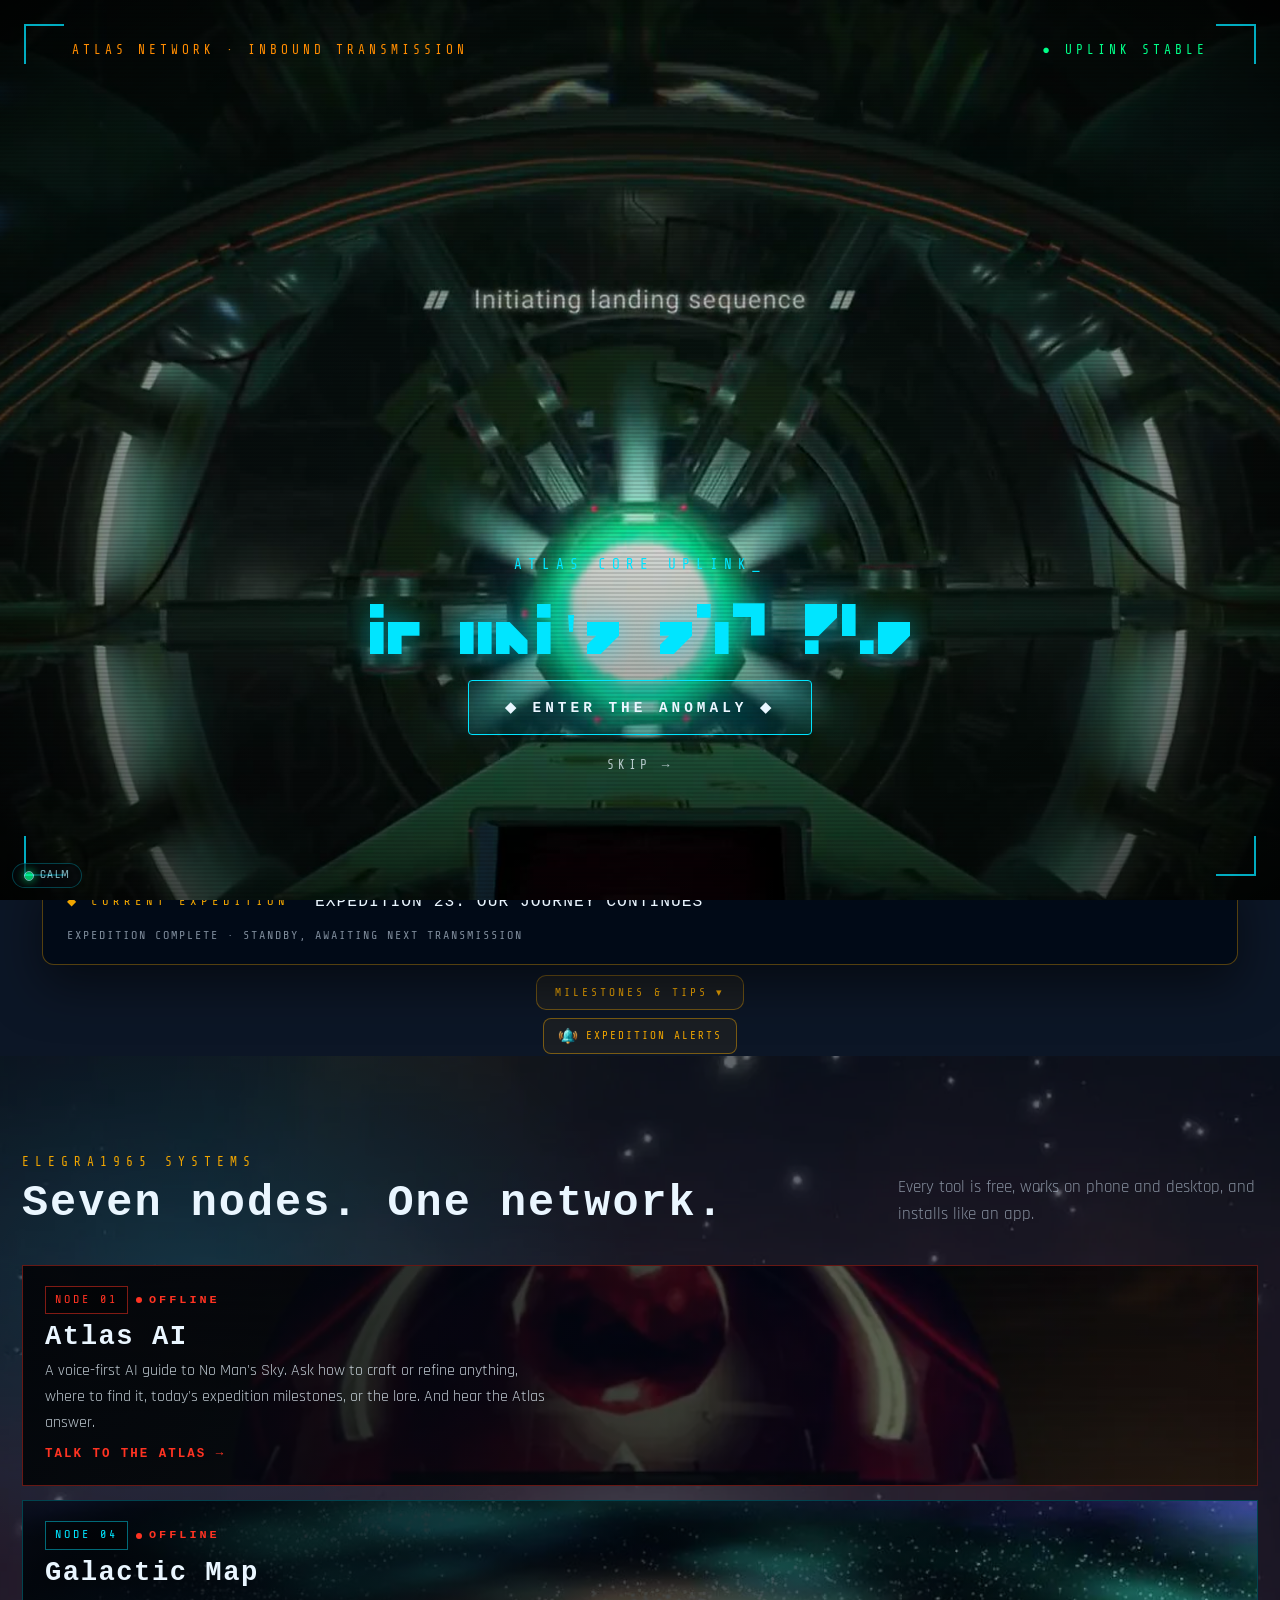
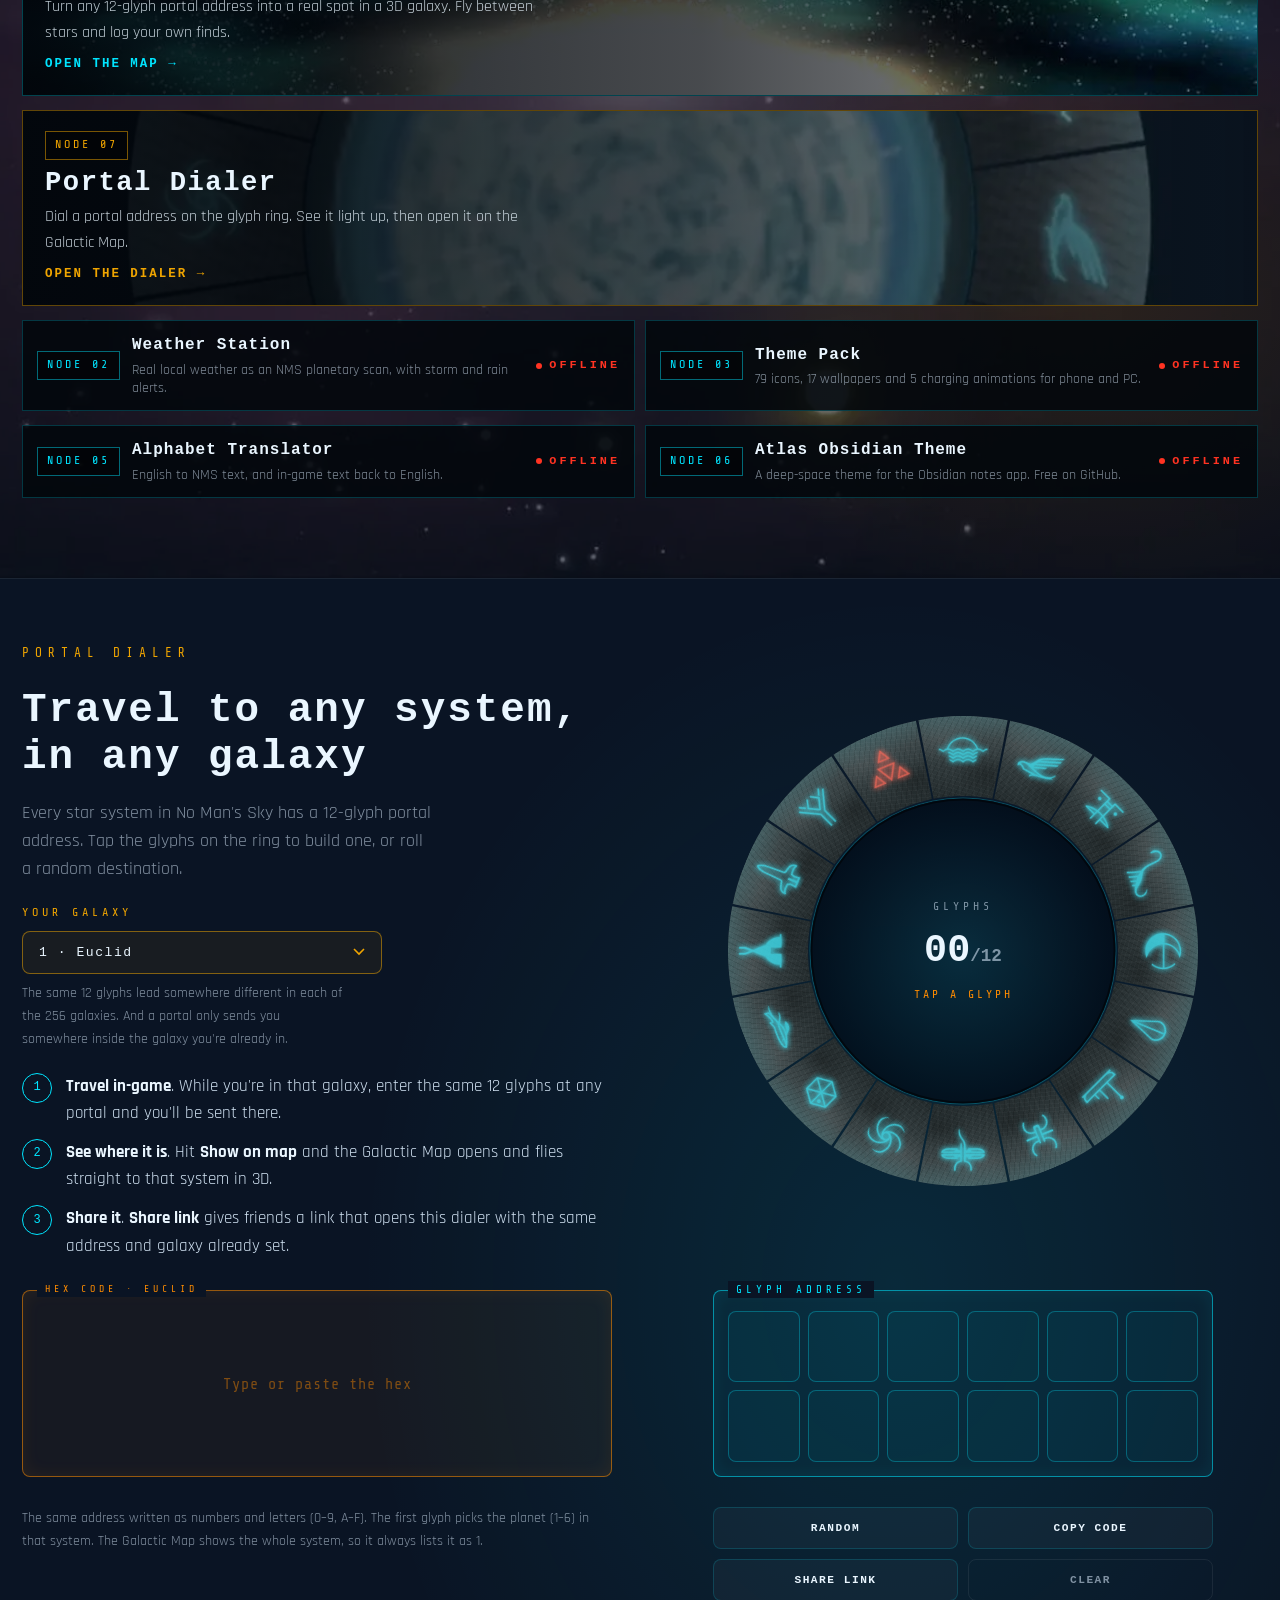
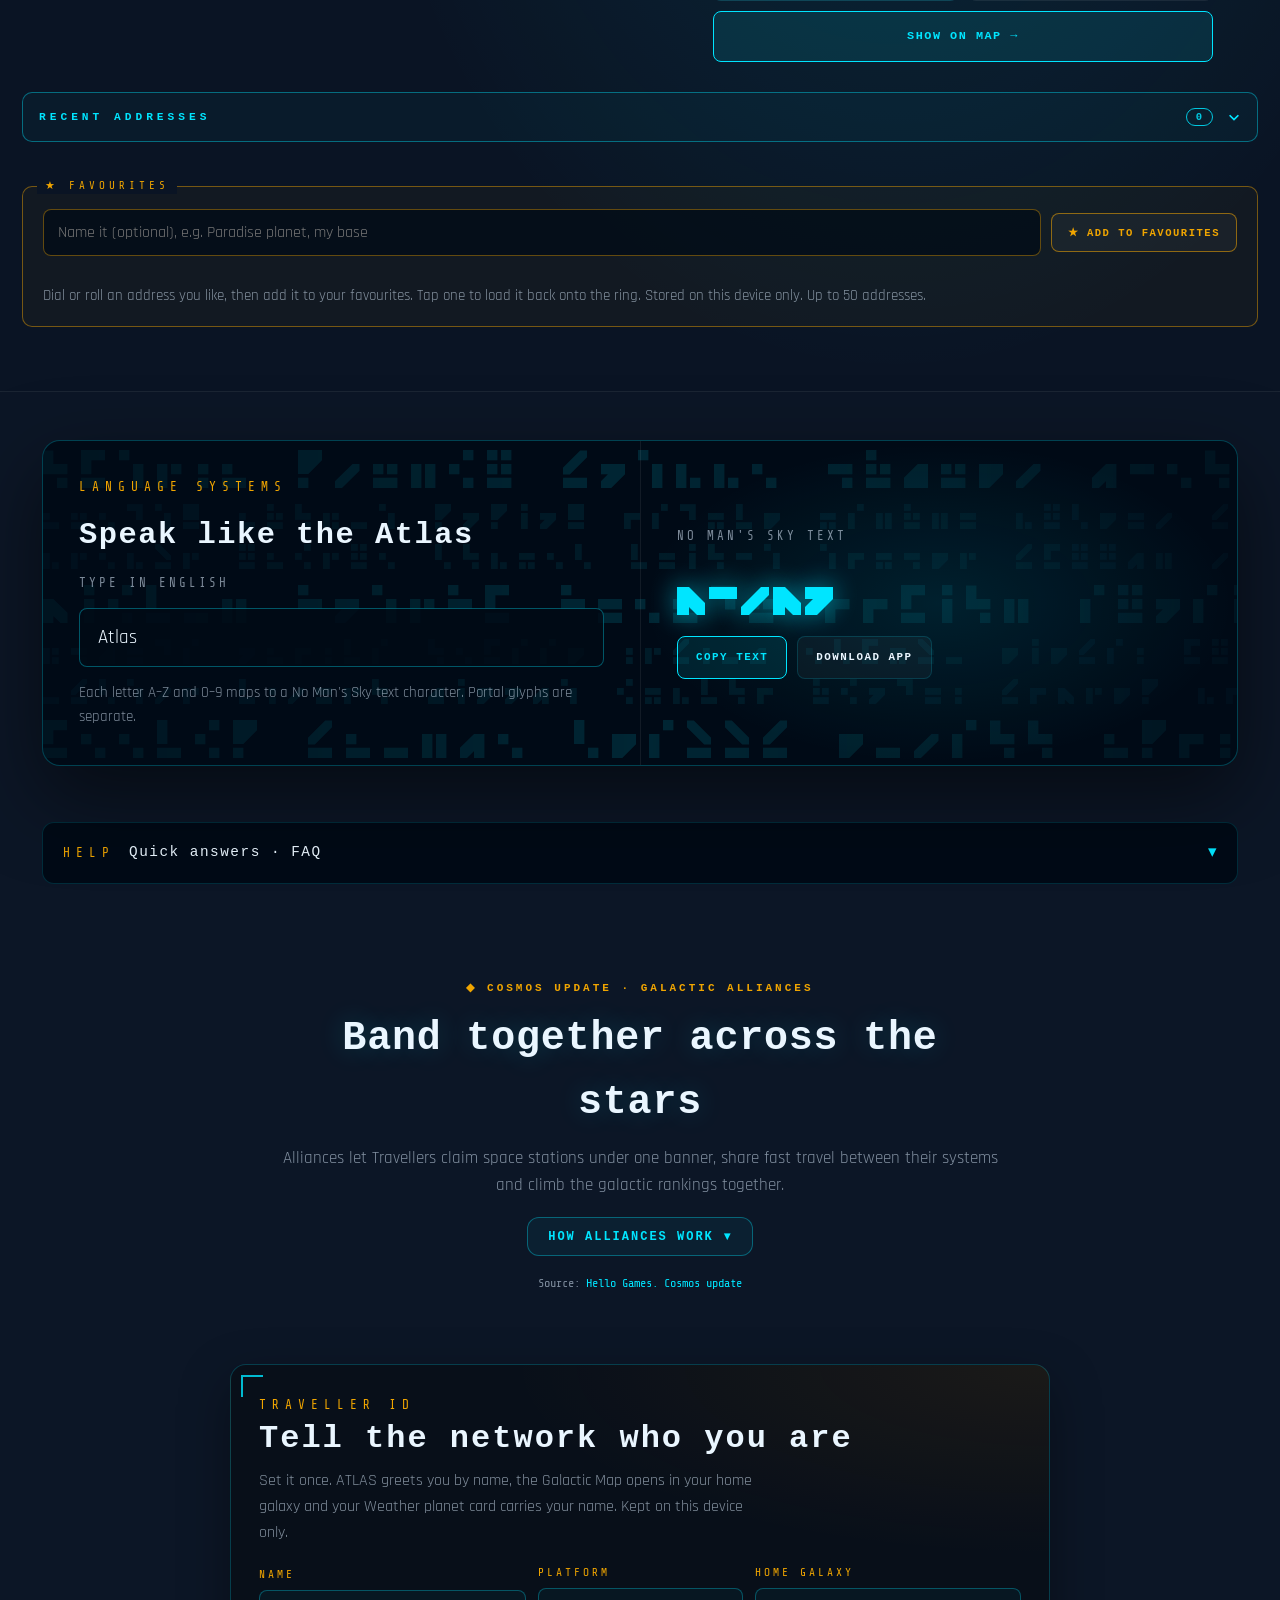
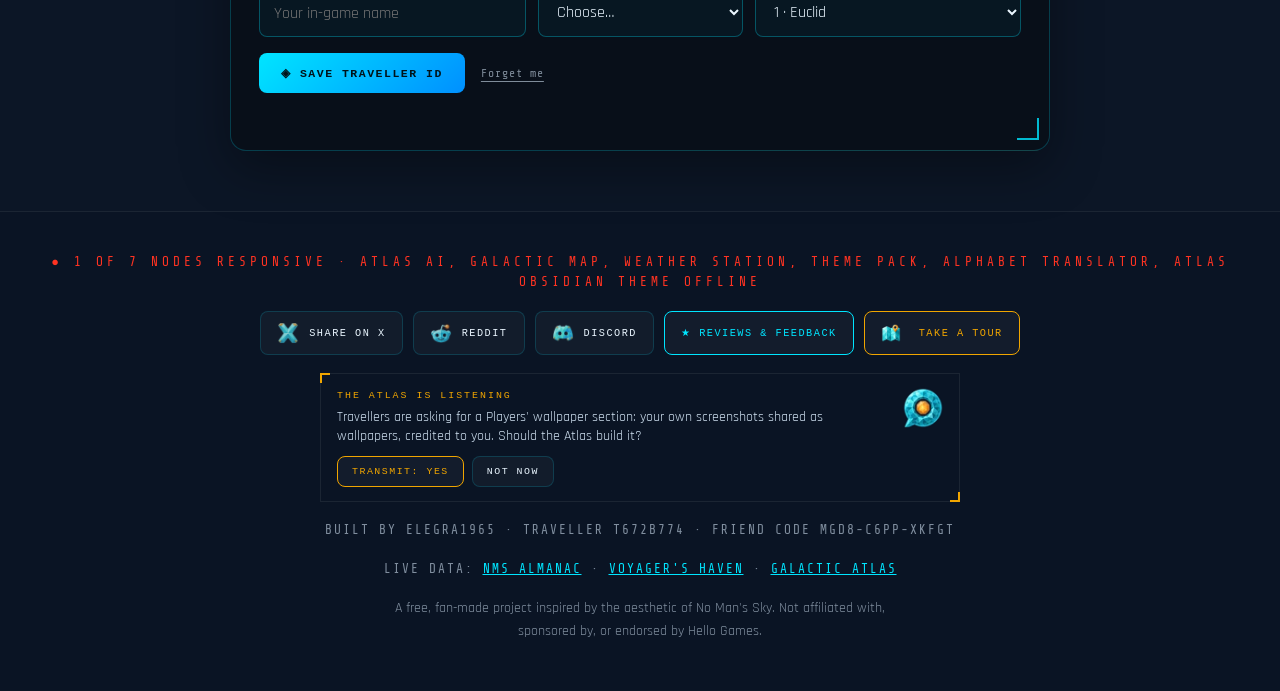
==== index.html @ a9400685 "Footer share buttons: crystal X/Reddit/Discord icons (quiet) Co-Authored-By: Claude Sonnet 5.5 <nore" ====
<!DOCTYPE html>
<html lang="en">
<head>
<meta charset="UTF-8">
<script>/* the old *.netlify.app address is retired: one family domain so the Traveller ID cookie reaches every app */if(/\.netlify\.app$/.test(location.hostname))location.replace("https://nomansskyhub.app"+location.pathname+location.search+location.hash);</script>
<meta name="viewport" content="width=device-width,initial-scale=1">
<title>No Man's Sky Hub | Free Tools: Atlas AI, Map &amp; Portal Dialer</title>
<script src="/calm.js?v=3"></script>
<script src="/lang.js?v=7"></script>
<script src="/nms-update.js?v=5" defer></script>
<meta name="robots" content="max-image-preview:large">
<meta name="description" content="Seven free No Man's Sky tools in one place: voice AI guide, 3D galactic map, portal dialer, glyph translator, weather, theme pack and Obsidian theme.">
<link rel="canonical" href="https://nomansskyhub.app/">
<meta property="og:type" content="website">
<meta property="og:site_name" content="No Man's Sky Hub">
<meta property="og:url" content="https://nomansskyhub.app/">
<meta property="og:title" content="No Man's Sky Hub | Free NMS Tools">
<meta property="og:description" content="Atlas AI, a 3D galactic map, a portal glyph dialer, a glyph translator, NMS-style weather and a theme pack. Free, no account, works on phone and desktop.">
<meta property="og:image" content="https://nomansskyhub.app/assets/og-card.jpg">
<meta property="og:image:width" content="1200">
<meta property="og:image:height" content="630">
<meta property="og:image:alt" content="No Man's Sky Hub. Seven free NMS tools">
<meta name="twitter:card" content="summary_large_image">
<meta name="twitter:title" content="No Man's Sky Hub | Free NMS Tools">
<meta name="twitter:description" content="Atlas AI, a 3D galactic map, a portal glyph dialer, a glyph translator, NMS-style weather and a theme pack. Free, no account.">
<meta name="twitter:image" content="https://nomansskyhub.app/assets/og-card.jpg">
<script type="application/ld+json">{"@context":"https://schema.org","@type":"WebSite","name":"No Man's Sky Hub","alternateName":"NMS Hub","url":"https://nomansskyhub.app/","description":"Seven free fan-made tools for No Man's Sky travellers.","author":{"@type":"Person","name":"elegra1965"}}</script>
<script type="application/ld+json">{"@context": "https://schema.org", "@type": "ItemList", "name": "Free No Man's Sky tools", "itemListElement": [{"@type": "ListItem", "position": 1, "name": "Atlas AI: No Man's Sky voice companion", "url": "https://atlas.nomansskyhub.app/"}, {"@type": "ListItem", "position": 2, "name": "NMS Galactic Map: 3D galaxy map & portal address decoder", "url": "https://map.nomansskyhub.app/"}, {"@type": "ListItem", "position": 3, "name": "NMS Alphabet Translator & Portal Glyph Reader", "url": "https://translator.nomansskyhub.app/"}, {"@type": "ListItem", "position": 4, "name": "Atlas Weather Station: weather as a No Man's Sky planet scan", "url": "https://weather.nomansskyhub.app/"}, {"@type": "ListItem", "position": 5, "name": "No Man's Sky Theme Pack: icons, wallpapers, widgets & NMS font", "url": "https://theme.nomansskyhub.app/"}, {"@type": "ListItem", "position": 6, "name": "Traveller Discoveries: systems charted this week", "url": "https://map.nomansskyhub.app/community"}]}</script>
<script type="application/ld+json">{"@context": "https://schema.org", "@type": "FAQPage", "mainEntity": [{"@type": "Question", "name": "What is the No Man's Sky Hub?", "acceptedAnswer": {"@type": "Answer", "text": "A free, fan-made home for seven No Man's Sky tools: the Atlas AI voice companion, the Galactic Map, the Alphabet Translator, the Weather Station, the Theme Pack, the Atlas Obsidian Theme and the Portal Dialer. It is not affiliated with Hello Games."}}, {"@type": "Question", "name": "Is it free, and do I need an account?", "acceptedAnswer": {"@type": "Answer", "text": "Yes, every tool is free, and there is no account or sign-up. Each one also installs as an app on your phone or computer."}}, {"@type": "Question", "name": "Is my data saved anywhere?", "acceptedAnswer": {"@type": "Answer", "text": "Your favourites, recent addresses and settings are kept only on your own device. Visit counts come from a cookie-free counter, and anything you send through Reviews & feedback goes only to elegra1965."}}, {"@type": "Question", "name": "How do I dial a portal address?", "acceptedAnswer": {"@type": "Answer", "text": "In the portal dialer, tap the 12 glyphs in order or type the hex address. The ring turns to each glyph like the game's portal, and Show on map opens the address on the Galactic Map."}}, {"@type": "Question", "name": "Is it available in my language?", "acceptedAnswer": {"@type": "Answer", "text": "English, Español, Deutsch, Nederlands, Polski, Français, Português (Brasil) and Italiano. Pick one from the language button and the other sites follow your choice."}}, {"@type": "Question", "name": "Can I install it as an app?", "acceptedAnswer": {"@type": "Answer", "text": "Yes. Use Install app on this page, or your browser's Add to Home Screen option, and it opens like any other app."}}]}</script>
<script>try{if(localStorage.getItem('nmsHubIntroSeen')==='1'&&!/[?&]intro=1/.test(location.search))document.documentElement.className+=' intro-seen';}catch(e){}</script>
<link rel="preload" as="image" href="assets/bg-neon.webp" fetchpriority="high">
<link rel="preconnect" href="https://fonts.googleapis.com">
<link href="https://fonts.googleapis.com/css2?family=Orbitron:wght@400;600;700;900&family=Rajdhani:wght@400;500;600;700&family=Share+Tech+Mono&display=swap" rel="stylesheet">
<link rel="icon" href="/favicon.ico" sizes="any">
<link rel="icon" type="image/png" sizes="32x32" href="assets/favicon-32.png">
<link rel="icon" type="image/png" sizes="48x48" href="assets/favicon-48.png">
<link rel="icon" type="image/png" sizes="192x192" href="assets/icon-192.png">
<link rel="apple-touch-icon" sizes="180x180" href="assets/favicon-180.png">
<link rel="manifest" href="manifest.webmanifest">
<meta name="theme-color" content="#000a16">
<meta name="mobile-web-app-capable" content="yes">
<meta name="apple-mobile-web-app-capable" content="yes">
<meta name="apple-mobile-web-app-status-bar-style" content="black-translucent">
<meta name="apple-mobile-web-app-title" content="NMS Hub">
<style>
@font-face{font-family:'NMSAlphabet';src:url('assets/nmsalphabet.ttf') format('truetype');font-display:swap}
*,*::before,*::after{box-sizing:border-box}
:root{
  --bg:#0c1626;--bg-deep:#0a1424;--hud-bg:#000a16;--panel:rgba(255,255,255,0.035);
  --border:rgba(0,229,255,0.16);--border-soft:rgba(255,255,255,0.07);
  --text:#cfe0f0;--text-dim:rgba(207,224,240,0.6);--white:#eaf6ff;
  --cyan:#00e5ff;--cta-blue:#0090ff;--on-cyan:#00131a;--gold:#f0a500;--orange:#ff8c00;
  --red:#ff3322;--green:#00ff88;
  --f-display:Orbitron,monospace;--f-body:Rajdhani,sans-serif;--f-mono:"Share Tech Mono",monospace;--f-glyph:NMSAlphabet,Orbitron,monospace;
}
html{scroll-behavior:smooth}
body{margin:0;background:var(--bg);color:var(--text);font-family:var(--f-body);font-size:17px;line-height:1.6;-webkit-font-smoothing:antialiased}
a{color:var(--cyan)}a:hover{color:var(--white)}
img{max-width:100%}
.wrap{max-width:1240px;margin:0 auto;padding:0 22px}
.mono{font-family:var(--f-mono)}
.kicker{font-family:var(--f-mono);font-size:.8rem;letter-spacing:6px;color:var(--gold)}
.h2{margin:6px 0 0;font-family:var(--f-display);font-size:clamp(1.8rem,3.4vw,2.8rem);color:var(--white);letter-spacing:2px;line-height:1.15}
.btn{display:inline-flex;align-items:center;justify-content:center;gap:10px;padding:14px 22px;border-radius:8px;font-family:var(--f-display);font-size:.72rem;font-weight:700;letter-spacing:1.5px;text-decoration:none;cursor:pointer;border:1px solid var(--border);background:var(--panel);color:var(--white);transition:transform .2s,box-shadow .2s,background .2s}
.btn:hover{transform:translateY(-2px);color:var(--white)}
.btn-primary{background:rgba(0,229,255,.1);color:var(--cyan);border-color:var(--cyan)}
.btn-primary:hover{background:rgba(0,229,255,.2);color:var(--white)}
.ci,.nms-fb-ico,.fb-ico{filter:saturate(.8) brightness(.88)}

.ci{width:22px;height:22px;flex:none;object-fit:contain;vertical-align:middle}
.ci-b::before,#replayIntro::before,#installBtn::before,#heroTour::before,#tourOpen::before,#tourDl::before,.exp-alert-link::before,.tr-copy::before,.dc-hang::before{content:"";display:inline-block;width:20px;height:20px;flex:none;vertical-align:middle;margin-right:8px;background:center/contain no-repeat}
#replayIntro::before{background-image:url(assets/crystal/ci-refresh.webp?v=20261112)}
#installBtn::before,#tourDl::before{background-image:url(assets/crystal/ci-install.webp?v=20261112)}
#heroTour::before,#tourOpen::before{background-image:url(assets/crystal/ci-tour.webp?v=20261112)}
.exp-alert-link::before{background-image:url(assets/crystal/ci-bell.webp?v=20261112)}
.tr-copy::before{background-image:url(assets/crystal/ci-link.webp?v=20261112)}
.dc-hang::before{background-image:url(assets/crystal/ci-camera.webp?v=20261112);margin-right:6px}
.lang-clock b .ci{width:20px;height:20px}
.jb-lang .ci{width:22px;height:22px}
.btn-ghost{background:transparent;border-color:var(--border-soft);color:var(--text-dim)}
.btn:focus-visible,.card:focus-visible,.key:focus-visible,button:focus-visible,input:focus-visible{outline:2px solid var(--cyan);outline-offset:3px}

/* ── INTRO ── */
#intro{position:fixed;inset:0;z-index:100;background:#000;color:var(--white);font-family:var(--f-mono);transition:opacity 1s ease}
#intro.gone{opacity:0;pointer-events:none}
.intro-seen #intro{display:none}
#intro video{position:absolute;inset:0;width:100%;height:100%;object-fit:cover}
#intro .shade{position:absolute;inset:0;background:radial-gradient(ellipse at center,rgba(0,0,0,.05) 0%,rgba(0,0,0,.55) 70%,rgba(0,0,0,.9) 100%)}
#intro .lines{position:absolute;inset:0;background:repeating-linear-gradient(0deg,transparent 0 2px,rgba(0,0,0,.12) 2px 4px);pointer-events:none}
.corner{position:absolute;width:40px;height:40px;border-color:rgba(0,229,255,.75);border-style:solid;border-width:0}
.c-tl{top:24px;left:24px;border-top-width:2px;border-left-width:2px}.c-tr{top:24px;right:24px;border-top-width:2px;border-right-width:2px}
.c-bl{bottom:24px;left:24px;border-bottom-width:2px;border-left-width:2px}.c-br{bottom:24px;right:24px;border-bottom-width:2px;border-right-width:2px}
#intro .tag-l{position:absolute;top:40px;left:72px;font-size:.8rem;letter-spacing:4px;color:var(--orange)}
#intro .tag-r{position:absolute;top:40px;right:72px;font-size:.8rem;letter-spacing:4px;color:var(--green)}
#intro .centre{position:absolute;left:0;right:0;bottom:14vh;display:flex;flex-direction:column;align-items:center;gap:22px;text-align:center;padding:0 22px}
#intro .glyphtitle{font-family:var(--f-glyph);font-size:clamp(2rem,5vw,3.4rem);line-height:1.1;color:var(--cyan);text-shadow:0 0 30px rgba(0,229,255,.6)}
#introEnter{padding:18px 36px;border:1px solid var(--cyan);border-radius:4px;background:rgba(0,229,255,.1);color:var(--white);font-family:var(--f-display);font-size:.9rem;font-weight:700;letter-spacing:4px;cursor:pointer;animation:breathe 2.6s ease-in-out infinite}
#introEnter:hover{background:rgba(0,229,255,.22)}
#introSkip{background:none;border:none;color:rgba(234,246,255,.75);font-family:var(--f-mono);font-size:.8rem;letter-spacing:4px;cursor:pointer}
#intro.intro-playing .centre,#intro.intro-playing .tag-l,#intro.intro-playing .tag-r{opacity:0;transition:opacity .4s}
.cursor{animation:blinkC 1s steps(1) infinite}
@keyframes blinkC{0%,49%{opacity:1}50%,100%{opacity:0}}
@keyframes breathe{0%,100%{box-shadow:0 0 30px rgba(0,229,255,.35)}50%{box-shadow:0 0 0 10px rgba(0,229,255,.08),0 0 60px rgba(0,229,255,.6)}}

/* ── HERO ── */
.hero{position:relative;height:max(760px,100vh);max-height:960px;overflow:hidden;background:#000}
.slide{position:absolute;inset:-2%;background-size:cover;background-position:center;opacity:0;animation:slide 36s linear infinite}
.s1{background-image:url('assets/bg-neon.webp');animation-delay:-1.44s}.s2{background-image:url('assets/bg1-hero.webp');animation-delay:9s}
.s3{background-image:url('assets/bg13.webp');animation-delay:18s}.s4{background-image:url('assets/bg9.webp');animation-delay:27s}
@keyframes slide{0%{opacity:0;transform:scale(1.12)}4%{opacity:1}25%{opacity:1}30%{opacity:0;transform:scale(1)}100%{opacity:0;transform:scale(1)}}
.hero .vig{position:absolute;inset:0;background:radial-gradient(ellipse 70% 60% at 50% 45%,rgba(0,8,16,.25),rgba(0,6,12,.75) 70%,rgba(7,11,17,1) 100%)}
.hero .fade{position:absolute;left:0;right:0;bottom:0;height:260px;background:linear-gradient(180deg,transparent,var(--bg))}
.hero .lines{position:absolute;inset:0;background:repeating-linear-gradient(0deg,transparent 0 2px,rgba(0,0,0,.14) 2px 4px);pointer-events:none}
/* 2026-10-27: the scan line moved by animating top, which counted as layout shift (CLS) on every frame -- now a transform on a full-height layer */
.hero-scan{position:absolute;inset:0;pointer-events:none;overflow:hidden}
.hero-scan::before{content:"";position:absolute;left:0;right:0;top:0;height:100%;background:linear-gradient(180deg,transparent,rgba(0,229,255,.07),transparent) no-repeat;background-size:100% 120px;animation:scanDown 7s linear infinite;will-change:transform}
@keyframes scanDown{from{transform:translateY(calc(-10% - 120px))}to{transform:translateY(110%)}}
.hud-frame{position:absolute;inset:28px 34px;pointer-events:none}
.hud-frame .corner{width:46px;height:46px}
.hud-frame .c-tl{top:0;left:0}.hud-frame .c-tr{top:0;right:0}.hud-frame .c-bl{bottom:0;left:0}.hud-frame .c-br{bottom:0;right:0}
.topbar{position:absolute;top:40px;left:64px;right:64px;z-index:3;display:flex;align-items:center;justify-content:space-between;gap:20px;font-family:var(--f-mono);letter-spacing:3px}
.brand{display:flex;align-items:center;gap:14px;text-decoration:none;color:var(--white);font-family:var(--f-display);font-size:.8rem;font-weight:700;letter-spacing:4px;flex-shrink:0}
.brand-name{text-shadow:0 0 14px rgba(0,229,255,.55);line-height:1.3}
.brand .mark{position:relative;width:42px;height:42px;flex-shrink:0;perspective:220px}
.brand .mark::before{content:'';position:absolute;inset:-10px;border-radius:50%;background:radial-gradient(circle,rgba(0,229,255,.5),rgba(0,229,255,0) 66%);animation:markGlow 3.4s ease-in-out infinite;pointer-events:none}
.brand .mark img{position:relative;display:block;width:100%;height:100%;filter:drop-shadow(0 0 5px rgba(0,229,255,.8));animation:markSpin 14s linear infinite}
@keyframes markSpin{from{transform:rotateY(0)}to{transform:rotateY(360deg)}}
@keyframes markGlow{0%,100%{opacity:.3;transform:scale(.85)}50%{opacity:1;transform:scale(1.15)}}
.tb-live{flex:1;min-width:0;text-align:center;font-size:.76rem;letter-spacing:3px;color:var(--gold);white-space:nowrap;overflow:hidden;text-overflow:ellipsis;opacity:.92;transition:opacity .45s;text-shadow:0 0 10px rgba(240,165,0,.35)}
.clocks{display:flex;gap:22px;align-items:center;font-size:.8rem}
.clock{text-align:right}.clock small{display:block;color:var(--text-dim);font-size:.66rem}
.clock b{font-weight:400;font-size:1rem}
.clock-sep{width:1px;height:30px;background:rgba(0,229,255,.3)}
.hero-centre{position:absolute;inset:0;z-index:2;display:flex;flex-direction:column;align-items:center;justify-content:center;text-align:center;gap:20px;padding:0 22px}
.uplink{display:inline-flex;align-items:center;gap:10px;font-family:var(--f-mono);font-size:.82rem;letter-spacing:6px;color:var(--orange)}
.dot{width:8px;height:8px;border-radius:50%;background:var(--green);box-shadow:0 0 10px var(--green);display:inline-block}
.title{margin:0;white-space:pre-line;font-family:var(--f-glyph);font-size:clamp(2rem,8vw,5.4rem);line-height:1.05;font-weight:400;color:var(--cyan);letter-spacing:4px;text-shadow:0 0 40px rgba(0,229,255,.7),0 0 110px rgba(0,229,255,.35)}
.title.readable{font-family:var(--f-display);font-weight:900;color:var(--white);font-size:clamp(1.8rem,7.4vw,4.6rem);text-shadow:0 0 40px rgba(0,229,255,.55)}
.glitch{position:relative;display:inline-block}
.glitch::before,.glitch::after{content:attr(data-text);position:absolute;inset:0;pointer-events:none;white-space:pre-line}
.glitch.glitch-go{animation:jolt .12s steps(2) infinite}
.glitch.glitch-go::before{animation:glitchA .3s steps(3) infinite!important}
.glitch.glitch-go::after{animation:glitchB .3s steps(3) infinite!important}
@keyframes jolt{0%{transform:translate(0,0)}50%{transform:translate(-3px,1px) skewX(-4deg)}100%{transform:translate(2px,0)}}
.glitch::before{color:var(--red);animation:glitchA 5s infinite}
.glitch::after{color:var(--gold);animation:glitchB 5s infinite}
@keyframes glitchA{0%,86%,100%{clip-path:inset(0 0 100% 0);transform:none}87%{clip-path:inset(10% 0 60% 0);transform:translate(-6px,0)}89%{clip-path:inset(55% 0 20% 0);transform:translate(5px,0)}91%{clip-path:inset(30% 0 45% 0);transform:translate(-3px,0)}93%{clip-path:inset(0 0 100% 0)}}
@keyframes glitchB{0%,88%,100%{clip-path:inset(0 0 100% 0);transform:none}89%{clip-path:inset(70% 0 5% 0);transform:translate(6px,0)}91%{clip-path:inset(20% 0 65% 0);transform:translate(-5px,0)}94%{clip-path:inset(0 0 100% 0)}}
.toggle{background:rgba(0,0,0,.35);border:1px solid rgba(240,165,0,.45);border-radius:100px;padding:8px 18px;font-family:var(--f-mono);font-size:.76rem;letter-spacing:4px;color:var(--gold);cursor:pointer}
.hero-sub{margin:0;max-width:46ch;font-size:1.25rem;color:rgba(234,246,255,.85);text-shadow:0 2px 12px rgba(0,0,0,.8)}
.hero-ctas{display:grid;grid-auto-flow:column;grid-auto-columns:minmax(0,1fr);gap:12px;width:min(900px,100%);margin:6px auto 0}
.hero-ctas .btn{padding:14px 10px;font-size:.74rem;letter-spacing:1.5px;justify-content:center;text-align:center;min-width:0}
.hero-ctas .btn-replay{background:rgba(0,0,0,.4);border-color:rgba(0,229,255,.4)}
.hero-ctas .btn-herotour{border-color:rgba(240,165,0,.55);color:var(--gold)}
.hud-read{position:absolute;bottom:56px;z-index:3;font-family:var(--f-mono);font-size:.76rem;letter-spacing:3px;color:var(--text-dim);line-height:1.8}
.hud-read.l{left:70px}.hud-read.r{right:70px;text-align:right}
.scroll-hint{position:absolute;left:50%;bottom:46px;z-index:3;display:flex;flex-direction:column;align-items:center;gap:6px;text-decoration:none;font-family:var(--f-mono);font-size:.66rem;letter-spacing:4px;color:var(--text-dim);animation:bob 2s ease-in-out infinite;transform:translateX(-50%)}
@keyframes bob{0%,100%{transform:translate(-50%,0)}50%{transform:translate(-50%,8px)}}

/* ── EXPEDITION ── */
.exp{position:relative;z-index:2;margin-top:-30px}
.exp-bar{display:flex;flex-wrap:wrap;align-items:center;gap:12px 26px;padding:18px 24px;background:rgba(0,10,22,.88);backdrop-filter:blur(10px);border:1px solid rgba(240,165,0,.35);border-radius:12px;box-shadow:0 20px 50px rgba(0,0,0,.5)}
.exp-label{font-family:var(--f-mono);font-size:.76rem;letter-spacing:4px;color:var(--gold)}
.exp-name{font-family:var(--f-display);font-size:1.02rem;color:var(--white);letter-spacing:1px}
.exp-track[hidden],.exp-pct[hidden]{display:none}
.exp-track{flex:1;min-width:180px;height:8px;background:rgba(255,255,255,.06);border-radius:4px;overflow:hidden}
.exp-fill{width:0;height:100%;background:linear-gradient(90deg,var(--gold),var(--orange));box-shadow:0 0 12px rgba(240,165,0,.7);transition:width 1.6s ease-out}
.exp-pct{font-family:var(--f-mono);font-size:.85rem;letter-spacing:2px;color:var(--orange)}
.exp-meta{flex-basis:100%;font-family:var(--f-mono);font-size:.74rem;letter-spacing:2px;color:var(--text-dim)}
.res-row{flex-basis:100%;display:flex;flex-wrap:wrap;align-items:center;gap:12px 26px;margin-top:4px;padding-top:12px;border-top:1px solid rgba(240,165,0,.18);color:inherit;text-decoration:none}
.res-row[hidden]{display:none}
.res-label{font-family:var(--f-mono);font-size:.76rem;letter-spacing:4px;color:#b48cff}
.res-tier{font-family:var(--f-display);font-size:1.02rem;letter-spacing:.12em;color:var(--white)}
.res-track{flex:1;min-width:160px;height:6px;background:rgba(255,255,255,.06);border-radius:3px;overflow:hidden}
.res-fill{width:0;height:100%;background:linear-gradient(90deg,var(--orange),#b48cff);box-shadow:0 0 10px rgba(180,140,255,.55);transition:width 1.6s ease-out}
.res-pct{font-family:var(--f-mono);font-size:.8rem;letter-spacing:2px;color:#b48cff}
.res-meta{flex-basis:100%;font-family:var(--f-mono);font-size:.68rem;letter-spacing:1.5px;color:var(--text-dim)}
.res-row:hover .res-meta,.res-row:focus-visible .res-meta{color:#b48cff}
@media (max-width:560px){.res-label{flex-basis:100%}.res-tier{flex-basis:100%}.res-track{min-width:0}}
@supports (grid-template-columns:subgrid){@media (min-width:1100px){
.exp-bar{display:grid;grid-template-columns:max-content max-content minmax(80px,1fr) max-content;align-items:center}
.exp-meta,.res-meta{grid-column:1/-1}
.res-row{grid-column:1/-1;display:grid;grid-template-columns:subgrid;align-items:center;gap:12px 26px}
.res-track,.exp-track{min-width:0}
}}

/* ── NODES ── */
.nodes{position:relative;padding:96px 22px 80px;overflow:hidden}
.nodes .stars{position:absolute;inset:0;background:url('assets/bg-stars.webp') center/cover;opacity:.35;pointer-events:none}
.nodes .glow{position:absolute;inset:0;background:radial-gradient(ellipse 50% 40% at 15% 20%,rgba(0,229,255,.14),transparent 70%),radial-gradient(ellipse 45% 40% at 85% 75%,rgba(240,165,0,.1),transparent 70%);pointer-events:none}
.nodes-head{display:flex;flex-wrap:wrap;align-items:flex-end;justify-content:space-between;gap:18px;margin-bottom:36px}
.nodes-head .h2{text-wrap:balance;display:table;text-align:center}
.nodes-head p{margin:0;max-width:40ch;color:var(--text-dim)}
.node-rows{display:grid;gap:14px 10px}
.nrow{position:relative;overflow:hidden;display:block;min-height:190px;border:1px solid rgba(0,229,255,.28);background:#02060b;text-decoration:none;color:inherit;transition:border-color .25s}
.nrow:hover{border-color:var(--cyan);color:inherit}
.nrow .img{position:absolute;inset:0;background-size:cover;background-position:center;filter:saturate(.95) brightness(.92)}
.nrow .shade{position:absolute;inset:0;background:linear-gradient(90deg,rgba(2,6,11,.92) 0%,rgba(2,6,11,.7) 55%,rgba(2,6,11,.3) 100%)}
.nrow .body{position:relative;display:flex;flex-direction:column;gap:6px;padding:20px 22px;max-width:62ch;align-items:flex-start}
.nrow .tags{display:flex;gap:8px;align-items:center;font-family:var(--f-mono);font-size:.74rem;letter-spacing:3px;margin-bottom:2px}
.nrow .name{font-family:var(--f-display);font-size:1.7rem;font-weight:900;letter-spacing:1.5px;color:var(--white);line-height:1.1}
.nrow .desc{font-size:1rem;color:rgba(234,246,255,.8)}
.nrow .go{font-family:var(--f-display);font-size:.78rem;font-weight:700;letter-spacing:2px;color:var(--cyan);margin-top:4px}
.nrow.red{border-color:rgba(255,51,34,.4)}.nrow.red:hover{border-color:var(--red)}.nrow.red .tag,.nrow.red .go{color:var(--red);border-color:rgba(255,51,34,.5)}
.nrow.gold{border-color:rgba(240,165,0,.4)}.nrow.gold:hover{border-color:var(--gold)}.nrow.gold .tag,.nrow.gold .go{color:var(--gold);border-color:rgba(240,165,0,.5)}
.nrow .tag,.nlist .tag{padding:4px 9px;border:1px solid rgba(0,229,255,.45);color:var(--cyan);background:rgba(0,0,0,.45);font-family:var(--f-mono);font-size:.74rem;letter-spacing:3px}
.nrow .live,.nlist .live{display:inline-flex;align-items:center;gap:7px;font-family:var(--f-mono);font-size:.74rem;letter-spacing:3px;color:var(--green)}
.nrow .live i,.nlist .live i{width:6px;height:6px;border-radius:50%;background:var(--green)}
.nrow .live.checking,.nlist .live.checking{color:var(--text-dim)}.nrow .live.checking i,.nlist .live.checking i{background:var(--text-dim);animation:blinkC 1s steps(1) infinite}
.nrow .live.off,.nlist .live.off{color:var(--red)}.nrow .live.off i,.nlist .live.off i{background:var(--red)}
.node-rows{grid-template-columns:repeat(2,minmax(0,1fr))}.node-rows>.nrow{grid-column:1/-1}
.nlist{display:flex;align-items:center;gap:12px;padding:12px 14px;min-height:64px;border:1px solid rgba(0,229,255,.22);background:rgba(2,6,11,.85);text-decoration:none;color:inherit}
.nlist:hover{border-color:var(--cyan);color:inherit}
.nlist .img,.nlist .shade{display:none}
.nlist .nl-t{flex:1;min-width:0;display:flex;flex-direction:column;gap:2px}
.nlist .name{font-family:var(--f-display);font-size:1rem;font-weight:700;letter-spacing:1px;color:var(--white)}
.nlist .desc{font-size:.9rem;color:var(--text-dim);line-height:1.3}
.card{position:relative;overflow:hidden;border-radius:18px;border:1px solid rgba(0,229,255,.18);background:#02060b;display:block;text-decoration:none;color:inherit;height:400px;transition:transform .35s cubic-bezier(.2,.8,.2,1),border-color .35s,box-shadow .35s}
.card.wide{grid-column:span 2;height:440px}.card.tall{height:440px}.card.full{grid-column:span 3;height:300px}
.card .img{position:absolute;inset:0;background-size:cover;background-position:center;transform:scale(1.02);transition:transform 1.2s cubic-bezier(.2,.8,.2,1),filter .6s;filter:saturate(.85) brightness(.75)}
.card:hover{transform:translateY(-6px);border-color:var(--cyan);box-shadow:0 24px 60px rgba(0,229,255,.18),inset 0 0 0 1px rgba(0,229,255,.25);color:inherit}
.card:hover .img{transform:scale(1.1);filter:saturate(1.1) brightness(.9)}
.card.red{border-color:rgba(255,51,34,.35)}
.card.red:hover{border-color:var(--red);box-shadow:0 24px 70px rgba(255,51,34,.28),inset 0 0 0 1px rgba(255,51,34,.35)}
.card .shade{position:absolute;inset:0;background:linear-gradient(180deg,rgba(2,6,11,.15) 0%,rgba(2,6,11,.35) 40%,rgba(2,6,11,.96) 100%)}
.card .holo{position:absolute;inset:0;background:repeating-linear-gradient(0deg,transparent 0 3px,rgba(0,229,255,.05) 3px 4px);opacity:0;transition:opacity .4s;pointer-events:none}
.card:hover .holo{opacity:1}
.card .sheen{position:absolute;top:0;bottom:0;width:40%;left:-60%;background:linear-gradient(100deg,transparent,rgba(255,255,255,.12),transparent);transform:skewX(-18deg);pointer-events:none}
.card:hover .sheen{left:130%;transition:left 1.1s ease}
.card .tags{position:absolute;top:18px;left:20px;right:20px;display:flex;justify-content:space-between;align-items:center;gap:8px;font-family:var(--f-mono);font-size:.74rem;letter-spacing:3px}
.card .tag{padding:5px 10px;border-radius:4px;background:rgba(0,0,0,.55);border:1px solid rgba(0,229,255,.45);color:var(--cyan)}
.card .live{display:inline-flex;align-items:center;gap:7px;padding:5px 10px;border-radius:4px;background:rgba(0,0,0,.55);color:var(--green)}
.card .live i{width:6px;height:6px;border-radius:50%;background:var(--green);box-shadow:0 0 8px var(--green)}
.card .live.checking{color:var(--text-dim)}.card .live.checking i{background:var(--text-dim);box-shadow:none;animation:blinkC 1s steps(1) infinite}
.card .live.off{color:var(--red)}.card .live.off i{background:var(--red);box-shadow:0 0 8px var(--red)}
.st-ok{color:var(--green)}.st-mid{color:var(--gold)}.st-bad{color:var(--red)}.st-wait{color:var(--text-dim)}
.card .body{position:absolute;left:24px;right:24px;bottom:22px;display:flex;flex-direction:column;gap:8px}
.card .sys{font-family:var(--f-mono);font-size:.74rem;letter-spacing:4px;color:var(--cyan)}
.card .name{font-family:var(--f-display);font-size:1.5rem;font-weight:900;letter-spacing:1.5px;color:var(--white);line-height:1.1;text-shadow:0 2px 20px rgba(0,0,0,.8)}
.card.wide .name{font-size:2.6rem}.card.full .name{font-size:1.9rem}
.card .desc{font-size:1rem;color:rgba(234,246,255,.78);max-width:52ch}
.card .go{display:inline-flex;align-items:center;gap:8px;margin-top:6px;font-family:var(--f-display);font-size:.72rem;font-weight:700;letter-spacing:2px;color:var(--cyan);transition:gap .25s}
.card:hover .go{gap:14px}
.card.red .tag{border-color:rgba(255,51,34,.5);color:var(--red)}.card.red .sys,.card.red .go{color:var(--red)}
.card.gold .tag{border-color:rgba(240,165,0,.5);color:var(--gold)}.card.gold .sys,.card.gold .go{color:var(--gold)}
.alpha-bg{position:absolute;inset:0;overflow:hidden;display:flex;flex-direction:column;justify-content:space-evenly;padding:10px 0;background:radial-gradient(ellipse at 50% 35%,#0f3b44,#04121a 75%)}
.alpha-bg span{white-space:nowrap;font-family:var(--f-glyph);line-height:1;letter-spacing:8px;text-shadow:0 0 12px rgba(0,229,255,.35)}

/* ── DIALER ── */
.dialer{position:relative;overflow:hidden;padding:64px 22px;background:radial-gradient(ellipse 60% 70% at 70% 50%,rgba(0,229,255,.1),transparent 70%),var(--bg-deep);border-top:1px solid var(--border-soft);border-bottom:1px solid var(--border-soft)}
.dial-grid{max-width:1240px;margin:0 auto;display:grid;grid-template-columns:repeat(2,minmax(0,1fr));column-gap:56px;row-gap:30px;align-items:center}
.dial-text{display:flex;flex-direction:column;gap:18px}
.dial-text p{margin:0;font-size:1.1rem;color:var(--text-dim);max-width:46ch}
.steps{display:grid;gap:12px;margin-top:4px}
.step{display:flex;gap:14px;align-items:flex-start}
.step span{flex-shrink:0;width:30px;height:30px;border-radius:50%;border:1px solid var(--cyan);display:flex;align-items:center;justify-content:center;font-family:var(--f-display);font-size:.75rem;color:var(--cyan)}
.step b{color:var(--white)}
.ring-wrap{justify-self:center;position:relative;width:min(500px,88vw);aspect-ratio:1/1}
.ring-disc{position:absolute;left:50%;top:50%;width:61%;height:61%;transform:translate(-50%,-50%);border-radius:50%;background:radial-gradient(circle,rgba(0,229,255,.07),rgba(0,10,22,.7) 70%);box-shadow:inset 0 0 0 2px rgba(0,0,0,.5),0 0 0 1px rgba(0,229,255,.25)}
.keyring{position:absolute;inset:0;transform-origin:50% 50%;will-change:transform;transform:rotate(var(--rot,0deg));transition:transform .7s cubic-bezier(.3,.7,.2,1)}
.keyring.done{animation:keyspin 3.2s cubic-bezier(.5,0,1,1) 1,keyloop 1.2s linear 3.2s infinite}
@keyframes keyspin{from{transform:rotate(var(--rot,0deg))}to{transform:rotate(calc(var(--rot,0deg) + 360deg))}}
@keyframes keyloop{from{transform:rotate(var(--rot,0deg))}to{transform:rotate(calc(var(--rot,0deg) + 360deg))}}
.keyring.halt{animation:none}
.key{position:absolute;left:50%;top:50%;width:18.34%;height:16.6%;margin:0;padding:0;border:none;cursor:pointer;background:none;transform-origin:50% 50%}
.key .stone,.key .stone::after{position:absolute;inset:0;clip-path:var(--keyclip)}
.key .stone{background:radial-gradient(ellipse 60% 40% at 30% 30%,rgba(255,255,255,.06),transparent 70%),radial-gradient(ellipse 50% 35% at 75% 70%,rgba(0,0,0,.25),transparent 70%),repeating-linear-gradient(17deg,rgba(255,255,255,.025) 0 1px,transparent 1px 4px),repeating-linear-gradient(-63deg,rgba(0,0,0,.12) 0 1px,transparent 1px 5px),linear-gradient(180deg,#4a5658 0%,#353f41 45%,#232b2d 100%);transition:filter .3s}
.key .stone::after{content:'';background:linear-gradient(180deg,rgba(0,229,255,.07),transparent 30%),repeating-linear-gradient(90deg,rgba(255,255,255,.02) 0 2px,transparent 2px 7px)}
.key .glyph{position:absolute;left:21%;right:21%;top:9%;bottom:25%;background:#3fe4f5;filter:drop-shadow(0 0 3px rgba(0,229,255,.6));-webkit-mask-size:contain;mask-size:contain;-webkit-mask-repeat:no-repeat;mask-repeat:no-repeat;-webkit-mask-position:center;mask-position:center;opacity:.78;transition:opacity .25s,filter .25s,background .25s}
.key:hover .glyph{opacity:.95}.key:hover .stone{filter:brightness(1.25)}
.key.lit .stone{filter:brightness(1.18)}
.key.lit .glyph{opacity:1;background:#7ffcff;filter:drop-shadow(0 0 6px #00e5ff) drop-shadow(0 0 14px #00e5ff)}
.key.atlas .glyph{background:#ff6a5a}
.key.atlas.lit .glyph{background:#ffb0a6;filter:drop-shadow(0 0 6px #ff3322) drop-shadow(0 0 14px #ff3322)}
.keyring.done .stone{animation:stoneGlow 1.4s ease 3.2s forwards}
@keyframes stoneGlow{to{filter:brightness(1.3) saturate(1.2)}}
.readout{position:absolute;left:50%;top:50%;transform:translate(-50%,-50%);width:220px;text-align:center;display:flex;flex-direction:column;gap:4px;align-items:center;transition:opacity .5s}
.readout.hidden{opacity:0;transition-delay:3.2s}
.readout small{font-family:var(--f-mono);font-size:.72rem;letter-spacing:4px;color:var(--text-dim)}
.readout b{font-family:var(--f-display);font-size:2.4rem;font-weight:900;color:var(--white)}
.readout b i{font-style:normal;color:var(--text-dim);font-size:1.1rem}
.readout em{font-style:normal;font-family:var(--f-mono);font-size:.72rem;letter-spacing:3px;color:var(--orange)}
.portal{position:absolute;left:50%;top:50%;width:61%;height:61%;transform:translate(-50%,-50%);border-radius:50%;overflow:hidden;pointer-events:none;opacity:0}
.portal.open{opacity:1;transition:opacity .2s 3.2s}
.portal .surface{position:absolute;inset:0;transform:scale(0);opacity:0;will-change:transform,opacity}
.portal.open .surface{animation:surfaceIn 1.6s cubic-bezier(.2,.8,.2,1) 3.6s both}
.portal canvas{position:absolute;inset:0;width:100%;height:100%;display:block;border-radius:50%;background:radial-gradient(circle,#c9f6f3,#7fd8dc 55%,#3fa9b8)}
.portal .rim{position:absolute;inset:0;border-radius:50%;box-shadow:inset 0 0 18px 4px rgba(8,60,70,.6),inset 0 0 40px 10px rgba(150,235,235,.3);animation:rimPulse 3s ease-in-out infinite}
.portal .spark{position:absolute;left:50%;top:50%;width:14%;height:14%;margin:-7% 0 0 -7%;border-radius:50%;background:radial-gradient(circle,rgba(200,245,255,.85),rgba(80,200,240,.6) 40%,transparent 70%);transform:scale(0)}
.portal.open .spark{animation:spark 1.1s cubic-bezier(.3,0,.2,1) 3.2s both}
.portal .wave{position:absolute;inset:0;border-radius:50%;transform:scale(0);opacity:0;background:radial-gradient(circle,rgba(180,235,255,0) 52%,rgba(180,235,255,.6) 62%,rgba(60,180,230,.4) 68%,rgba(0,150,220,0) 74%)}
.portal.open .wave{animation:wave 1.4s cubic-bezier(.15,.6,.3,1) 3.5s both}
@keyframes spark{0%{transform:scale(0);opacity:0}30%{transform:scale(1.4);opacity:1}100%{transform:scale(7);opacity:0}}
@keyframes wave{0%{transform:scale(.05);opacity:1}80%{opacity:1}100%{transform:scale(1.25);opacity:0}}
@keyframes surfaceIn{0%{transform:scale(.1);opacity:0}40%{opacity:1}100%{transform:scale(1);opacity:1}}
@keyframes rimPulse{0%,100%{opacity:.8}50%{opacity:1}}
.field{position:relative;border-radius:8px;box-sizing:border-box}
.field>.legend{position:absolute;top:-10px;left:14px;padding:0 8px;background:var(--bg-deep);font-family:var(--f-mono);font-size:.68rem;letter-spacing:4px}
.hexbox{align-self:stretch;display:flex;align-items:center;justify-content:center;min-height:58px;padding:0 16px;background:rgba(255,140,0,.05);border:1px solid rgba(255,140,0,.55);box-shadow:inset 0 0 18px rgba(255,140,0,.08);font-family:var(--f-mono)}
.hexbox .legend{color:var(--orange)}
#dialHex{font-size:1.35rem;letter-spacing:6px;color:var(--orange);text-shadow:0 0 10px rgba(255,140,0,.4);
  /* 2026-10-24 (Tony): typeable like the Translator's hex box */
  font-family:inherit;background:transparent;border:0;outline:0;width:100%;min-width:0;text-align:center;padding:6px 0;text-transform:uppercase}
#dialHex::placeholder{color:rgba(255,140,0,.45);letter-spacing:1px;font-size:.95rem;text-shadow:none;text-transform:none}
.hexbox:focus-within{border-color:var(--orange)}
.slots{justify-self:center;display:grid;grid-template-columns:repeat(12,minmax(0,1fr));gap:5px;width:min(500px,88vw);padding:12px 10px 10px;background:rgba(0,229,255,.04);border:1px solid rgba(0,229,255,.55);box-shadow:inset 0 0 18px rgba(0,229,255,.08)}
.slots .legend{color:var(--cyan)}
.slot{aspect-ratio:1/1;border:1px solid rgba(0,229,255,.18);border-radius:4px;background:rgba(0,229,255,.03);display:flex;align-items:center;justify-content:center}
.slot img{width:88%;height:88%}
.galaxy-pick{display:flex;flex-direction:column;gap:8px;margin-top:2px}
.galaxy-pick label{font-family:var(--f-mono);font-size:.74rem;letter-spacing:4px;color:var(--gold)}
.galaxy-pick select{appearance:none;-webkit-appearance:none;max-width:360px;padding:13px 44px 13px 16px;border-radius:8px;border:1px solid rgba(240,165,0,.5);background:rgba(240,165,0,.06) url("data:image/svg+xml,%3Csvg xmlns='http://www.w3.org/2000/svg' width='12' height='8' viewBox='0 0 12 8'%3E%3Cpath d='M1 1l5 5 5-5' fill='none' stroke='%23f0a500' stroke-width='1.6'/%3E%3C/svg%3E") no-repeat right 16px center;color:var(--white);font-family:var(--f-display);font-size:.82rem;letter-spacing:1.5px;cursor:pointer}
.galaxy-pick select option{background:#0a1424;color:var(--white)}
.galaxy-pick small{font-size:.9rem;color:var(--text-dim);max-width:46ch}
.hex-note{align-self:start;font-size:.9rem;color:var(--text-dim)}
.saved{grid-column:1/-1;position:relative;margin-top:14px;padding:22px 20px 18px;border:1px solid rgba(240,165,0,.45);border-radius:10px;background:rgba(240,165,0,.035)}
.saved>.legend{position:absolute;top:-10px;left:14px;padding:0 8px;background:var(--bg-deep);font-family:var(--f-mono);font-size:.68rem;letter-spacing:4px;color:var(--gold)}
.saved-form{display:flex;flex-wrap:wrap;gap:10px;align-items:center}
.saved-form input{flex:1;min-width:200px;padding:12px 14px;border-radius:8px;border:1px solid rgba(240,165,0,.4);background:rgba(0,10,22,.7);color:var(--white);font-family:var(--f-body);font-size:1rem;outline:none}
.saved-form .btn{padding:12px 16px;font-size:.66rem;border-color:rgba(240,165,0,.55);color:var(--gold)}
.saved-list{list-style:none;margin:16px 0 0;padding:0;display:grid;grid-template-columns:repeat(auto-fill,minmax(270px,1fr));gap:10px}
.saved-list li{display:flex;align-items:stretch;border:1px solid rgba(0,229,255,.22);border-radius:8px;background:rgba(0,229,255,.03);overflow:hidden}
.sv-load{flex:1;min-width:0;display:flex;flex-direction:column;gap:6px;padding:10px 12px;border:0;background:none;color:inherit;text-align:left;cursor:pointer;font:inherit}
.sv-load:hover{background:rgba(0,229,255,.08)}
.sv-name{font-family:var(--f-display);font-size:.78rem;letter-spacing:1px;color:var(--white);white-space:nowrap;overflow:hidden;text-overflow:ellipsis}
.sv-meta{font-family:var(--f-mono);font-size:.72rem;letter-spacing:2px;color:var(--text-dim)}
.sv-meta b{font-weight:400;color:var(--orange)}
.sv-glyphs{display:flex;gap:2px}.sv-glyphs img{width:16px;height:16px;opacity:.9}
.sv-del{flex-shrink:0;width:40px;border:0;border-left:1px solid rgba(0,229,255,.18);background:none;color:var(--text-dim);cursor:pointer;font-size:1rem}
.sv-del:hover{color:var(--red);background:rgba(255,51,34,.08)}
.saved-empty{margin:12px 0 0;font-size:.92rem;color:var(--text-dim)}
.dial-btns{justify-self:center;align-self:start;display:grid;grid-template-columns:repeat(4,minmax(0,1fr));gap:10px;width:min(500px,88vw)}
.dial-btns .btn{padding:12px 6px;font-size:.64rem;text-align:center}
.dial-btns #dialMap{grid-column:1/-1;padding:15px 10px;font-size:.74rem}
/* dialer v6 look (2026-11-07, Tony): bigger 6x2 glyph address with a white pop on each pick, smaller hex box, glyphs flash white on the ring, portal burst flare sits above the stones */
.slots{grid-template-columns:repeat(6,minmax(0,1fr));gap:8px;padding:20px 14px 14px}
.slot{position:relative;border-radius:8px;border-color:rgba(0,229,255,.3)}
.slot img{width:78%;height:78%}
.slot.new img{animation:pop 1s ease-out}
@keyframes pop{0%{filter:brightness(3) drop-shadow(0 0 8px #fff) drop-shadow(0 0 16px #00e5ff);transform:scale(1.3)}100%{filter:none;transform:none}}
.hexbox{min-height:46px;padding:0 12px}
#dialHex{font-size:1.05rem;letter-spacing:5px;padding:2px 0}
.hexbox .legend{font-size:.62rem}
.dial-btns{grid-template-columns:repeat(2,minmax(0,1fr))}
.dial-btns .btn{padding:14px 6px;font-size:.7rem}
.key .glyph{transition:opacity .9s,filter .9s,background .9s}
.key.flash .glyph{background:#fff;opacity:1;filter:drop-shadow(0 0 7px #fff) drop-shadow(0 0 18px #00e5ff) drop-shadow(0 0 30px #00e5ff);transition:none}
.portal{width:94%;height:94%;overflow:hidden;z-index:3}
.portal .surface{inset:auto;left:16.76%;top:16.76%;width:66.5%;height:66.5%;border-radius:50%;box-shadow:0 0 26px 6px rgba(70,210,255,.5)}
.portal.open .surface{animation:burst 2.8s cubic-bezier(.2,.7,.2,1) 3.6s both}
@keyframes burst{0%{transform:scale(.1);opacity:0}22%{opacity:1}48%{transform:scale(1.4);opacity:1}100%{transform:scale(1);opacity:1}}
/* recent addresses: folded list of the last 10 dialled (this device only) */
.recent{grid-column:1/-1;border:1px solid rgba(0,229,255,.4);border-radius:10px;background:rgba(0,229,255,.035);overflow:hidden}
.recent>button{width:100%;display:flex;align-items:center;justify-content:space-between;gap:10px;background:none;border:0;padding:15px 16px;color:var(--cyan);font:600 .7rem var(--f-mono);letter-spacing:4px;cursor:pointer;text-align:left}
.recent .cnt{margin-left:auto;margin-right:4px;padding:2px 9px;border-radius:99px;border:1px solid currentColor;font:600 .66rem var(--f-mono);letter-spacing:1px;opacity:.85}
.recent>button svg{transition:transform .25s}.recent.open>button svg{transform:rotate(180deg)}
.recent .rbody{display:none;padding:0 12px 12px}.recent.open .rbody{display:block}
.recent .saved-list{margin:0}.recent .saved-empty{margin:4px 4px 0}
.sr-only{position:absolute;width:1px;height:1px;overflow:hidden;clip:rect(0 0 0 0);white-space:nowrap}
.toast{position:fixed;left:50%;bottom:28px;transform:translateX(-50%) translateY(20px);opacity:0;z-index:90;padding:12px 18px;border-radius:8px;background:rgba(0,10,22,.95);border:1px solid var(--cyan);color:var(--white);font-family:var(--f-mono);font-size:.8rem;letter-spacing:2px;transition:opacity .3s,transform .3s;pointer-events:none}
.toast.show{opacity:1;transform:translateX(-50%) translateY(0)}

/* ── TRANSLATOR ── */
/* FAQ fold (2026-11-12): closed by default, flat panel in the Hub's own colours; the text is in the page so search engines read it */
.faq{padding:0 22px 40px}
.faq-box{border:1px solid var(--border);border-radius:12px;background:var(--hud-bg)}
.faq-box>summary{list-style:none;cursor:pointer;display:flex;align-items:center;gap:14px;padding:16px 20px;min-height:44px}
.faq-box>summary::-webkit-details-marker{display:none}
.faq-t{flex:1;font-family:var(--f-display);font-size:.9rem;letter-spacing:1.5px;color:var(--white)}
.faq-box .arr{color:var(--cyan);transition:transform .25s}
.faq-box[open]{border-color:rgba(0,229,255,.4)}.faq-box[open]>summary .arr{transform:rotate(180deg)}
.faq-box>summary:focus-visible,.faq-q summary:focus-visible{outline:2px solid var(--cyan);outline-offset:2px}
.faq-body{padding:0 20px 8px}
.faq-q{border-top:1px solid var(--border-soft)}
.faq-q summary{cursor:pointer;list-style:none;display:flex;gap:10px;padding:12px 0;min-height:44px;box-sizing:border-box;align-items:center;color:var(--white);font-size:1rem}
.faq-q summary::-webkit-details-marker{display:none}
.faq-q summary::before{content:"\25B8";color:var(--cyan);flex:none;width:12px;transition:transform .25s}
.faq-q[open] summary::before{transform:rotate(90deg)}
.faq-q p{margin:0 0 14px 22px;color:var(--text-dim);font-size:.95rem;line-height:1.5}
@media (prefers-reduced-motion:reduce){.faq-box .arr,.faq-q summary::before{transition:none}}
.tr{padding:48px 22px 56px}
.tr-box{position:relative;overflow:hidden;display:grid;grid-template-columns:repeat(auto-fit,minmax(300px,1fr));border:1px solid rgba(0,229,255,.25);border-radius:18px;background:var(--hud-bg);box-shadow:0 30px 80px rgba(0,0,0,.5)}
.tr-rows{position:absolute;inset:0;overflow:hidden;pointer-events:none;display:flex;flex-direction:column;justify-content:space-around;-webkit-mask-image:linear-gradient(90deg,rgba(0,0,0,.35),#000 50%,rgba(0,0,0,.35));mask-image:linear-gradient(90deg,rgba(0,0,0,.35),#000 50%,rgba(0,0,0,.35))}
.tr-rows div{white-space:nowrap;font-family:var(--f-glyph);line-height:1;letter-spacing:10px;width:max-content}
.drift-l{animation:driftL 90s linear infinite}.drift-r{animation:driftR 110s linear infinite}
@keyframes driftL{from{transform:translateX(0)}to{transform:translateX(-50%)}}
@keyframes driftR{from{transform:translateX(-50%)}to{transform:translateX(0)}}
.tr-in,.tr-out{position:relative;padding:36px;display:flex;flex-direction:column;gap:14px}
.tr-out{justify-content:center;border-left:1px solid var(--border-soft);background:radial-gradient(ellipse at 50% 50%,rgba(0,229,255,.1),transparent 70%)}
.tr-in label,.tr-out small{font-family:var(--f-mono);font-size:.78rem;letter-spacing:3px;color:var(--text-dim)}
#trIn{padding:16px 18px;border-radius:8px;border:1px solid rgba(0,229,255,.35);background:rgba(0,10,22,.8);color:var(--white);font-family:var(--f-body);font-size:1.2rem;outline:none}
#trOut{font-family:var(--f-glyph);font-size:3rem;line-height:1.25;color:var(--cyan);text-shadow:0 0 26px rgba(0,229,255,.6);word-break:break-word;min-height:3.8rem}
.tr-btns{display:flex;gap:10px;flex-wrap:wrap}
.tr-btns .btn{padding:12px 18px;font-size:.68rem}

/* ── FOOTER ── */
footer{border-top:1px solid var(--border-soft);background:var(--bg-deep)}
footer .wrap{padding-top:40px;padding-bottom:48px;display:flex;flex-direction:column;gap:18px;align-items:center;text-align:center}
footer .share{display:flex;gap:10px;flex-wrap:wrap;justify-content:center}
footer .share .btn{padding:10px 16px;font-size:.64rem;font-weight:400}
footer p{margin:0;max-width:70ch;font-size:.88rem;color:var(--text-dim)}
/* Tour pop-up (2026-10-24): one TAKE A TOUR button replaces the five video/creator
   links that used to sit in the footer (page is ~3 rows shorter). Videos stream
   only when tapped; downloads for creators live inside the pop-up. */
footer .share .btn-tour{border-color:var(--gold);color:var(--gold)}
/* THE ATLAS IS LISTENING: one-line interest poll in the footer (flat panel, corner brackets, no glass/glow) */
footer .atlas-poll{position:relative;display:flex;align-items:center;gap:14px;max-width:640px;width:100%;box-sizing:border-box;padding:14px 16px;text-align:left;background:var(--bg-deep);border:1px solid var(--border-soft)}
footer .atlas-poll::before,footer .atlas-poll::after{content:"";position:absolute;width:10px;height:10px;border:2px solid var(--gold);pointer-events:none}
footer .atlas-poll::before{top:-1px;left:-1px;border-right:0;border-bottom:0}
footer .atlas-poll::after{bottom:-1px;right:-1px;border-left:0;border-top:0}
.atlas-poll img{position:absolute;top:12px;right:14px;width:44px;height:44px}
.atlas-poll .ap-k,.atlas-poll .ap-q{padding-right:56px}
.atlas-poll .ap-body{flex:1;min-width:0}
.atlas-poll .ap-k{font-family:var(--f-display);font-size:.62rem;letter-spacing:2px;color:var(--gold);margin-bottom:4px}
.atlas-poll .ap-q{font-size:.86rem;line-height:1.4;color:var(--text)}
.atlas-poll .ap-btns{display:flex;gap:8px;margin-top:10px;flex-wrap:wrap;align-items:center}
footer .atlas-poll .ap-btns .btn{padding:9px 14px;font-size:.62rem;font-weight:400}
.atlas-poll .ap-btns .ap-yes{border-color:var(--gold);color:var(--gold)}
.atlas-poll .ap-done{display:none;font-family:var(--f-display);font-size:.7rem;letter-spacing:2px;color:var(--cyan);margin-top:8px}
.atlas-poll.voted .ap-btns{display:none}.atlas-poll.voted .ap-done{display:block}
@media(max-width:420px){.atlas-poll{padding:12px}.atlas-poll img{width:36px;height:36px;top:10px;right:10px}.atlas-poll .ap-k,.atlas-poll .ap-q{padding-right:46px}}
#tourDlg{position:fixed;inset:0;z-index:2147483000;display:none;align-items:center;justify-content:center;padding:16px;background:rgba(2,6,12,.88)}
#tourDlg.show{display:flex}
#tourBox{position:relative;width:100%;max-width:440px;max-height:100%;overflow:auto;background:var(--bg-deep);border:1px solid var(--border-soft);border-radius:10px;padding:14px 14px 16px;display:flex;flex-direction:column;gap:10px}
#tourBox .tour-head{display:flex;align-items:center;justify-content:space-between}
#tourBox .tour-head .kicker{font-size:.72rem;letter-spacing:4px}
#tourClose{background:none;border:1px solid var(--border-soft);border-radius:6px;color:var(--cyan);font-size:1.1rem;line-height:1;width:40px;height:40px;cursor:pointer}
#tourClose:hover{border-color:var(--cyan)}
.tour-tabs{display:flex;gap:6px}
.tour-tabs button{flex:1;background:none;border:0;border-bottom:2px solid transparent;color:var(--text-dim);font-family:var(--f-mono);font-size:.68rem;letter-spacing:2px;padding:8px 0;cursor:pointer}
.tour-tabs button[aria-selected="true"]{color:var(--cyan);border-color:var(--cyan)}
#tourVid{display:block;width:100%;aspect-ratio:9/16;max-height:calc(100vh - 230px);max-height:calc(100dvh - 230px);background:#000;border-radius:6px;object-fit:contain}
.tour-dl{display:flex;flex-wrap:wrap;gap:8px;justify-content:center;align-items:center;font-family:var(--f-mono);font-size:.62rem;letter-spacing:2px;color:var(--text-dim)}
.tour-dl a{color:var(--cyan);text-decoration:none;border:1px solid var(--border-soft);border-radius:4px;padding:6px 9px}
.tour-dl a:hover{border-color:var(--cyan)}

@media (max-width:760px){
  .hide-sm{display:none!important}
  .topbar{left:28px;right:28px;top:32px}
  .nrow .name{font-size:1.45rem}
  .nrow .shade{background:linear-gradient(180deg,rgba(2,6,11,.08) 0%,rgba(2,6,11,.5) 42%,rgba(2,6,11,.9) 100%)}
  .hud-frame{inset:16px}
  .brand{gap:10px;font-size:.66rem;letter-spacing:2px}
  .brand .mark{width:34px;height:34px}
  .dial-grid{grid-template-columns:minmax(0,1fr)}
  .dial-grid>.ring-wrap{order:1}.dial-grid>.slots{order:2}.dial-grid>.hexbox{order:3}.dial-grid>.hex-note{order:4}.dial-grid>.dial-btns{order:5}.dial-grid>.recent{order:6}.dial-grid>.saved{order:7}.dial-grid>.slots,.dial-grid>.hexbox,.dial-grid>.dial-btns{width:100%;justify-self:stretch}
  .tr-out{border-left:none;border-top:1px solid var(--border-soft)}
  #intro .tag-l,#intro .tag-r{display:none}
}
@media (max-width:1100px){.tb-live{display:none}}
.lang-clock{background:none;border:0;padding:4px 6px;margin:-4px -6px;border-radius:6px;color:var(--white);font:inherit;letter-spacing:inherit;cursor:pointer}.lang-clock b{display:block;letter-spacing:2px;line-height:inherit;font-weight:400}.lang-clock .lc-code{display:none}.lang-clock:hover,.lang-clock[aria-expanded="true"]{background:rgba(0,229,255,.1);box-shadow:inset 0 0 0 1px rgba(0,229,255,.45)}.lang-clock:focus-visible{outline:1px solid var(--cyan);outline-offset:2px}
@media (max-width:480px){.lang-clock .lc-lbl,.lang-clock .lc-code2{display:none}.lang-clock .lc-code{display:inline}}
@media (max-width:480px){.dial-btns{grid-template-columns:repeat(2,minmax(0,1fr))}.brand-name{max-width:92px;font-size:.6rem}.topbar{left:22px;right:22px;gap:10px}.clocks{gap:10px}.clock b{font-size:.86rem;letter-spacing:1px}.clock small{font-size:.58rem}.uplink{font-size:.68rem;letter-spacing:3px}.up-gal{display:none}}
/* 2026-11-16 header fix: EN sits beside the globe so the language and installed-app refresh buttons share one row and the bar never overflows */
@media (max-width:480px){.clocks{gap:6px}.lang-clock{display:flex;align-items:center;gap:3px;padding:4px 4px;margin:-4px -4px}.clock.lang-clock small{display:block;font-size:.62rem;letter-spacing:1px}.lang-clock b{display:block}#nmsRefresh{padding:4px 4px;margin:-4px -4px;min-width:0}#nmsRefresh img{width:20px;height:20px}.clock b{letter-spacing:0}.brand{gap:8px}.brand .mark{width:34px;height:34px}.brand-name{max-width:74px;font-size:.56rem;letter-spacing:2px}.tb-live{display:none}}
@media (prefers-reduced-motion:reduce){
  .brand .mark img,.brand .mark::before{animation:none!important}
  .slide,.glitch::before,.glitch::after,.hero-scan,.hero-scan::before,.scroll-hint,.keyring.done,.drift-l,.drift-r,.portal .rim,.portal.open .spark,.portal.open .wave,#introEnter,.cursor{animation:none!important}
  .s1{opacity:1}
  .portal.open .surface{animation:none;transform:none;opacity:1}
}
</style>
<link rel="stylesheet" href="alliances.css">
<link rel="stylesheet" href="expguide.css">
<link rel="stylesheet" href="traveller.css">
<link rel="stylesheet" href="ticker.css?v=20261110b">
<link rel="stylesheet" href="feedback.css?v=20261104">
<link rel="stylesheet" href="discoveries.css?v=20261112">
<link rel="stylesheet" href="trending.css?v=20261112">
<link rel="stylesheet" href="mobile.css?v=20261119">
</head>
<body>

<!-- ═══ ANOMALY INTRO ═══ -->
<div id="intro" role="dialog" aria-label="Intro">
  <video id="introVid" poster="assets/anomaly-poster.jpg" muted loop playsinline preload="none"></video>
  <div class="shade"></div><div class="lines"></div>
  <span class="corner c-tl"></span><span class="corner c-tr"></span><span class="corner c-bl"></span><span class="corner c-br"></span>
  <div class="tag-l">ATLAS NETWORK · INBOUND TRANSMISSION</div>
  <div class="tag-r">● UPLINK STABLE</div>
  <div class="centre">
    <div style="font-size:.9rem;letter-spacing:6px;color:var(--cyan)">ATLAS CORE UPLINK<span class="cursor">_</span></div>
    <div class="glyphtitle" translate="no" aria-label="No Man's Sky Hub">NO MAN'S SKY HUB</div>
    <button id="introEnter" type="button">◆ ENTER THE ANOMALY ◆</button>
    <button id="introSkip" type="button">SKIP →</button>
  </div>
</div>

<!-- ═══ HERO ═══ -->
<section class="hero" id="top">
  <div class="slide s1"></div><div class="slide s2"></div><div class="slide s3"></div><div class="slide s4"></div>
  <div class="vig"></div><div class="fade"></div><div class="lines"></div><div class="hero-scan"></div>
  <div class="hud-frame"><span class="corner c-tl"></span><span class="corner c-tr"></span><span class="corner c-bl"></span><span class="corner c-br"></span></div>

  <header class="topbar">
    <a class="brand" href="#top" aria-label="No Man's Sky Hub. Back to top"><span class="mark"><img src="assets/hub-mark.png" alt="No Man's Sky Hub Atlas emblem"></span><span class="brand-name" translate="no">NO MAN'S SKY HUB</span></a>
    <div class="tb-live" id="tbLive">◆ ATLAS UPLINK ESTABLISHED</div>
    <div class="clocks">
      <button class="clock lang-clock" id="langBtn" type="button" data-lang-btn aria-label="Language" title="Language"><small><span class="lc-lbl">LANGUAGE</span><span class="lc-code" data-lang-code translate="no">EN</span></small><b><img class="ci" src="assets/crystal/ci-globe.webp?v=20261112" alt="Language" aria-hidden="true"><span class="lc-code2" translate="no"> <span data-lang-code>EN</span></span></b></button>
      <div class="clock-sep"></div>
      <div class="clock"><small>UTC</small><b id="utcClock" style="color:var(--orange)">--:--:--</b></div>
      <div class="clock-sep"></div>
      <div class="clock"><small>LOCAL</small><b id="localClock" style="color:var(--cyan)">--:--:--</b></div>
    </div>
  </header>

  <div class="hero-centre">
    <div class="uplink"><span class="dot"></span>ATLAS UPLINK ESTABLISHED<span class="up-gal"> · GALAXY EUCLID</span></div>
    <h1 id="heroTitle" translate="no" class="title glitch" data-text="NO MAN'S SKY&#10;HUB" aria-label="No Man's Sky Hub">NO MAN'S SKY
HUB</h1>
    <button id="titleToggle" class="toggle" type="button" aria-pressed="false">▸ SHOW IN ENGLISH</button>
    <p class="hero-sub">Seven free tools for travellers of No Man's Sky. One network, no account, installs as an app.</p>
    <div class="hero-ctas">
      <a class="btn btn-primary" href="#nodes">CHOOSE A NODE ↓</a>
      <button id="replayIntro" class="btn btn-replay" type="button">REPLAY THE ANOMALY</button>
      <button id="installBtn" class="btn btn-replay" type="button" hidden>INSTALL APP</button>
      <button id="heroTour" class="btn btn-replay btn-herotour" type="button" title="Take a quick tour of the Hub">TAKE A TOUR</button>
    </div>
    <div class="tick" id="chartedTicker" role="region" hidden></div>
  </div>

  <div class="hud-read l hide-sm"><div>NODES <span id="nodeCount" class="st-wait">CHECKING…</span></div><div>SIGNAL <span id="nodeSignal" class="st-wait">SCANNING</span></div></div>
  <div class="hud-read r hide-sm"><div>GATEWAY <span style="color:var(--cyan)">v2.1</span></div><div>TRAVELLER <span style="color:var(--gold)" translate="no">ELEGRA1965</span></div></div>
  <a class="scroll-hint hide-sm" href="#nodes" aria-label="Scroll to nodes"><span>SCROLL</span><svg width="18" height="26" viewBox="0 0 18 26" fill="none" stroke="#00e5ff" stroke-width="1.5"><rect x="1" y="1" width="16" height="24" rx="8"/><path d="M9 6v6"/></svg></a>
</section>

<!-- ═══ EXPEDITION (live) ═══ -->
<section class="exp wrap" aria-label="Current expedition">
  <div class="exp-bar">
    <span class="exp-label">◆ CURRENT EXPEDITION</span>
    <span class="exp-name" id="expName" translate="no">CONNECTING TO GALACTIC ATLAS…</span>
    <div class="exp-track" hidden><div class="exp-fill" id="expFill"></div></div>
    <span class="exp-pct" id="expPct" hidden>--%</span>
    <span class="exp-meta" id="expMeta"></span>
  </div>
</section>

<!-- ═══ PHONE JUMP BAR (sticky; hidden on desktop — mobile.css/mobile.js) ═══ -->
<nav class="jumpbar" id="jumpbar" aria-label="Jump to a section">
  <button class="jb-lang" type="button" data-lang-btn aria-label="Language"><img class="ci" src="assets/crystal/ci-globe.webp?v=20261112" alt="Language" aria-hidden="true"></button><a href="#nodes">TOOLS</a><a href="#dialer">DIALER</a><a href="#translator">TRANSLATE</a><a href="#alliances">ALLIANCES</a><a href="#discoveries"><i class="nmsfl" aria-hidden="true"></i>TRENDING</a><a href="#traveller">MY ID</a>
</nav>

<!-- ═══ NODES ═══ -->
<section class="nodes" id="nodes">
  <div class="stars"></div><div class="glow"></div>
  <div class="wrap" style="position:relative;padding:0">
    <div class="nodes-head">
      <div><div class="kicker" translate="no">ELEGRA1965 SYSTEMS</div><h2 class="h2">Seven nodes. One network.</h2></div>
      <p>Every tool is free, works on phone and desktop, and installs like an app.</p>
    </div>
    <div class="node-rows grid-nodes">
      <a class="nrow red" href="https://atlas.nomansskyhub.app/" target="_blank" rel="noopener" data-node="Atlas AI">
        <span class="img" role="img" aria-label="Atlas AI: the red Atlas orb, online" style="background-image:url('assets/tile-atlas.webp')"></span><span class="shade"></span>
        <span class="body"><span class="tags"><span class="tag">NODE 01</span><span class="live checking"><i></i><b>CHECKING</b></span></span><span class="name">Atlas AI</span><span class="desc">A voice-first AI guide to No Man's Sky. Ask how to craft or refine anything, where to find it, today's expedition milestones, or the lore. And hear the Atlas answer.</span><span class="go">TALK TO THE ATLAS <span>→</span></span></span>
      </a>
      <a class="nrow" href="https://map.nomansskyhub.app/" target="_blank" rel="noopener" data-node="Galactic Map">
        <span class="img" role="img" aria-label="Galactic Map: the galaxy view with the core glowing" style="background-image:url('assets/tile-map.webp')"></span><span class="shade"></span>
        <span class="body"><span class="tags"><span class="tag">NODE 04</span><span class="live checking"><i></i><b>CHECKING</b></span></span><span class="name">Galactic Map</span><span class="desc">Turn any 12-glyph portal address into a real spot in a 3D galaxy. Fly between stars and log your own finds.</span><span class="go">OPEN THE MAP <span>→</span></span></span>
      </a>
      <a class="nrow gold" href="#dialer">
        <span class="img" role="img" aria-label="Portal Dialer: the portal glyph title" style="background-image:url('assets/tile-dialer.webp')"></span><span class="shade"></span>
        <span class="body"><span class="tags"><span class="tag">NODE 07</span></span><span class="name">Portal Dialer</span><span class="desc">Dial a portal address on the glyph ring. See it light up, then open it on the Galactic Map.</span><span class="go">OPEN THE DIALER <span>→</span></span></span>
      </a>
      <a class="nlist" href="https://weather.nomansskyhub.app/" target="_blank" rel="noopener" data-node="Weather Station">
        <span class="img" role="img" aria-label="Weather Station: the planet day-cycle dial with sunrise and sunset arc" style="background-image:url('assets/tile-weather.webp')"></span><span class="shade"></span>
        <span class="tag">NODE 02</span><span class="nl-t"><span class="name">Weather Station</span><span class="desc">Real local weather as an NMS planetary scan, with storm and rain alerts.</span></span><span class="live checking"><i></i><b>CHECKING</b></span>
      </a>
      <a class="nlist" href="https://theme.nomansskyhub.app/" target="_blank" rel="noopener" data-node="Theme Pack">
        <span class="img" role="img" aria-label="Theme Pack: a phone home screen with No Man's Sky icons" style="background-image:url('assets/tile-theme.webp')"></span><span class="shade"></span>
        <span class="tag">NODE 03</span><span class="nl-t"><span class="name">Theme Pack</span><span class="desc">79 icons, 17 wallpapers and 5 charging animations for phone and PC.</span></span><span class="live checking"><i></i><b>CHECKING</b></span>
      </a>
      <a class="nlist" href="https://translator.nomansskyhub.app/" target="_blank" rel="noopener" data-node="Alphabet Translator">
        <span class="img" role="img" aria-label="Alphabet Translator: the live translator box in the NMS alphabet" style="background-image:url('assets/tile-translator.webp')"></span><span class="shade"></span>
        <span class="tag">NODE 05</span><span class="nl-t"><span class="name">Alphabet Translator</span><span class="desc">English to NMS text, and in-game text back to English.</span></span><span class="live checking"><i></i><b>CHECKING</b></span>
      </a>
      <a class="nlist" href="https://github.com/elegra1965-source/obsidian-nms-atlas" target="_blank" rel="noopener" data-node="Atlas Obsidian Theme">
        <span class="img" role="img" aria-label="Atlas Obsidian Theme: a deep-space theme for the Obsidian notes app" style="background-image:url('assets/obsidian-card.jpg')"></span><span class="shade"></span>
        <span class="tag">NODE 06</span><span class="nl-t"><span class="name">Atlas Obsidian Theme</span><span class="desc">A deep-space theme for the Obsidian notes app. Free on GitHub.</span></span><span class="live checking"><i></i><b>CHECKING</b></span>
      </a>
    </div>
  </div>
</section>

<!-- ═══ PORTAL DIALER ═══ -->
<section class="dialer" id="dialer">
  <div class="dial-grid">
    <div class="dial-text">
      <div class="kicker">PORTAL DIALER</div>
      <h2 class="h2" style="font-size:clamp(1.8rem,3.2vw,2.6rem)">Travel to any system, in any galaxy</h2>
      <p>Every star system in No Man's Sky has a 12-glyph portal address. Tap the glyphs on the ring to build one, or roll a random destination.</p>
      <div class="galaxy-pick">
        <label for="galaxySel">YOUR GALAXY</label>
        <select id="galaxySel" translate="no"></select>
        <small>The same 12 glyphs lead somewhere different in each of the 256 galaxies. And a portal only sends you somewhere inside the galaxy you're already in.</small>
      </div>
      <div class="steps">
        <div class="step"><span>1</span><div><b>Travel in-game</b>. While you're in that galaxy, enter the same 12 glyphs at any portal and you'll be sent there.</div></div>
        <div class="step"><span>2</span><div><b>See where it is</b>. Hit <b>Show on map</b> and the Galactic Map opens and flies straight to that system in 3D.</div></div>
        <div class="step"><span>3</span><div><b>Share it</b>. <b>Share link</b> gives friends a link that opens this dialer with the same address and galaxy already set.</div></div>
      </div>
    </div>
    <div class="ring-wrap">
      <div class="ring-disc" aria-hidden="true"></div>
      <div class="portal" id="portal" aria-hidden="true">
        <div class="surface"><canvas id="portalCanvas"></canvas><div class="rim"></div></div>
        <div class="wave"></div><div class="spark"></div>
      </div>
      <div class="keyring" id="keyring"></div>
      <div class="readout" id="readout"><small>GLYPHS</small><b><span id="dialCount">00</span><i>/12</i></b><em id="dialStatus">TAP A GLYPH</em></div>
    </div>
    <div class="field hexbox"><span class="legend" id="hexLegend">HEX CODE · EUCLID</span><input id="dialHex" type="text" inputmode="text" autocapitalize="characters" autocomplete="off" autocorrect="off" spellcheck="false" maxlength="24" placeholder="Type or paste the hex" aria-label="Hex address"></div>
    <div class="field slots" id="dialSlots"><span class="legend">GLYPH ADDRESS</span></div>
    <span class="hex-note">The same address written as numbers and letters (0–9, A–F). The first glyph picks the planet (1–6) in that system. The Galactic Map shows the whole system, so it always lists it as 1.</span>
    <div class="dial-btns">
      <button class="btn" id="dialRandom" type="button">RANDOM</button>
      <button class="btn" id="dialCopy" type="button">COPY CODE</button>
      <button class="btn" id="dialShare" type="button">SHARE LINK</button>
      <button class="btn btn-ghost" id="dialClear" type="button">CLEAR</button>
      <a class="btn btn-primary" id="dialMap" href="https://map.nomansskyhub.app/" target="_blank" rel="noopener">SHOW ON MAP →</a>
    </div>
    <div class="recent" id="recent"><button type="button" id="recBtn" aria-expanded="false"><span class="lab">RECENT ADDRESSES</span><span class="cnt" id="recCnt">0</span><svg width="14" height="14" viewBox="0 0 16 16" fill="none" stroke="currentColor" stroke-width="2" aria-hidden="true"><path d="M3 6l5 5 5-5"/></svg></button><div class="rbody"><ol class="saved-list" id="recList"></ol><p class="saved-empty" id="recEmpty">Addresses you dial appear here (last 10). Tap one to load it back onto the ring. Stored on this device only.</p></div></div>
    <div class="saved" id="savedBox">
      <span class="legend">★ FAVOURITES</span>
      <div class="saved-form">
        <label class="sr-only" for="saveName">Name for this address</label>
        <input id="saveName" type="text" maxlength="40" autocomplete="off" placeholder="Name it (optional), e.g. Paradise planet, my base">
        <button class="btn" id="dialSave" type="button">★ ADD TO FAVOURITES</button>
      </div>
      <ol class="saved-list" id="savedList"></ol>
      <p class="saved-empty" id="savedEmpty">Dial or roll an address you like, then add it to your favourites. Tap one to load it back onto the ring. Stored on this device only. Up to 50 addresses.</p>
      <p class="saved-empty" id="savedCount" aria-live="polite" style="display:none"></p>
    </div>
  </div>
</section>

<!-- ═══ TRANSLATOR ═══ -->
<section class="tr wrap" id="translator">
  <div class="tr-box">
    <div class="tr-rows" id="trRows" aria-hidden="true" translate="no"></div>
    <div class="tr-in">
      <span class="kicker">LANGUAGE SYSTEMS</span>
      <h2 style="margin:0;font-family:var(--f-display);font-size:1.9rem;color:var(--white);letter-spacing:1.5px">Speak like the Atlas</h2>
      <label for="trIn">TYPE IN ENGLISH</label>
      <input id="trIn" type="text" value="Atlas" autocomplete="off" maxlength="80">
      <p style="margin:0;font-size:.95rem;color:var(--text-dim)">Each letter A–Z and 0–9 maps to a No Man's Sky text character. Portal glyphs are separate.</p>
    </div>
    <div class="tr-out">
      <small>NO MAN'S SKY TEXT</small>
      <div id="trOut" translate="no">ATLAS</div>
      <div class="tr-btns">
        <button class="btn btn-primary" id="trCopy" type="button">COPY TEXT</button>
        <a class="btn" href="https://translator.nomansskyhub.app/" target="_blank" rel="noopener">DOWNLOAD APP</a>
      </div>
    </div>
  </div>
</section>

<!-- ═══ FAQ ═══ -->
<section class="faq wrap" id="faq" aria-label="Frequently asked questions">
  <details class="faq-box">
    <summary><span class="kicker">HELP</span><span class="faq-t">Quick answers · FAQ</span><span class="arr" aria-hidden="true">▾</span></summary>
    <div class="faq-body"><details class="faq-q"><summary>What is the No Man's Sky Hub?</summary><p>A free, fan-made home for seven No Man's Sky tools: the Atlas AI voice companion, the Galactic Map, the Alphabet Translator, the Weather Station, the Theme Pack, the Atlas Obsidian Theme and the Portal Dialer. It is not affiliated with Hello Games.</p></details><details class="faq-q"><summary>Is it free, and do I need an account?</summary><p>Yes, every tool is free, and there is no account or sign-up. Each one also installs as an app on your phone or computer.</p></details><details class="faq-q"><summary>Is my data saved anywhere?</summary><p>Your favourites, recent addresses and settings are kept only on your own device. Visit counts come from a cookie-free counter, and anything you send through Reviews &amp; feedback goes only to elegra1965.</p></details><details class="faq-q"><summary>How do I dial a portal address?</summary><p>In the portal dialer, tap the 12 glyphs in order or type the hex address. The ring turns to each glyph like the game's portal, and Show on map opens the address on the Galactic Map.</p></details><details class="faq-q"><summary>Is it available in my language?</summary><p>English, Español, Deutsch, Nederlands, Polski, Français, Português (Brasil) and Italiano. Pick one from the language button and the other sites follow your choice.</p></details><details class="faq-q"><summary>Can I install it as an app?</summary><p>Yes. Use Install app on this page, or your browser's Add to Home Screen option, and it opens like any other app.</p></details></div>
  </details>
</section>

<!-- ═══ FOOTER ═══ -->
<footer>
  <div class="wrap">
    <span class="mono st-wait" id="netStatus" role="status" style="font-size:.8rem;letter-spacing:4px">● CHECKING NODES…</span>
    <div class="share">
      <button class="btn" type="button" data-share="x"><img class="ci" src="assets/crystal/ci-x.webp?v=20261120" alt="X" width="20" height="20">SHARE ON X</button>
      <button class="btn" type="button" data-share="reddit"><img class="ci" src="assets/crystal/ci-reddit.webp?v=20261120" alt="Reddit" width="20" height="20">REDDIT</button>
      <button class="btn" type="button" data-share="discord"><img class="ci" src="assets/crystal/ci-discord.webp?v=20261120" alt="Discord" width="20" height="20">DISCORD</button>
      <button class="btn btn-fb" type="button" id="fbOpen" aria-haspopup="dialog" title="Send a review, report a bug or ask for something new"><span class="fb-l">★ REVIEWS &amp; FEEDBACK</span><span class="fb-s">★ REVIEWS</span></button>
      <button class="btn btn-tour" type="button" id="tourOpen" aria-haspopup="dialog" title="Take a quick tour of the Hub">TAKE A TOUR</button>
    </div>
    <div class="atlas-poll" id="atlasPoll" role="group" aria-labelledby="apK">
      <img src="assets/fb-ico-poll.webp" srcset="assets/fb-ico-poll@2x.webp 2x" alt="Poll" width="44" height="44">
      <div class="ap-body">
        <div class="ap-k" id="apK">THE ATLAS IS LISTENING</div>
        <div class="ap-q">Travellers are asking for a Players' wallpaper section: your own screenshots shared as wallpapers, credited to you. Should the Atlas build it?</div>
        <div class="ap-btns"><button type="button" class="btn ap-yes" data-v="yes">TRANSMIT: YES</button><button type="button" class="btn" data-v="no">NOT NOW</button></div>
        <div class="ap-done" role="status">SIGNAL RECEIVED, TRAVELLER</div>
      </div>
    </div>
    <div class="mono" style="font-size:.8rem;letter-spacing:2px;color:var(--text-dim)" translate="no">BUILT BY ELEGRA1965 · TRAVELLER T672B774 · FRIEND CODE MGD8-C6PP-XKFGT</div>
    <div class="mono" style="font-size:.8rem;letter-spacing:2px;color:var(--text-dim)"><span>LIVE DATA:</span> <span translate="no"><a href="https://nmsalmanac.com" target="_blank" rel="noopener" style="color:var(--cyan)">NMS ALMANAC</a> · <a href="https://havenmap.online" target="_blank" rel="noopener" style="color:var(--cyan)">VOYAGER'S HAVEN</a> · <a href="https://galacticatlas.nomanssky.com" target="_blank" rel="noopener" style="color:var(--cyan)">GALACTIC ATLAS</a></span></div>
    <p>A free, fan-made project inspired by the aesthetic of No Man's Sky. Not affiliated with, sponsored by, or endorsed by Hello Games.</p>
  </div>
</footer>

<div class="toast" id="toast" role="status" aria-live="polite"></div>

<div id="tourDlg" role="dialog" aria-modal="true" aria-labelledby="tourTitle">
  <div id="tourBox">
    <div class="tour-head"><span class="kicker" id="tourTitle">◆ HUB TOUR</span><button type="button" id="tourClose" aria-label="Close">✕</button></div>
    <div class="tour-tabs" role="tablist">
      <button type="button" role="tab" aria-selected="true" data-v="assets/nms-hub-teaser-30s.mp4">TEASER</button>
      <button type="button" role="tab" aria-selected="false" data-v="assets/nms-hub-portal-dialer-clip.mp4">CLIP</button>
      <button type="button" role="tab" aria-selected="false" data-v="assets/nms-hub-tour.mp4">FULL TOUR</button>
    </div>
    <video id="tourVid" controls playsinline preload="none" poster="assets/anomaly-poster.jpg"></video>
    <div class="tour-dl"><span>FREE FOR CREATORS:</span><a id="tourDl" href="assets/nms-hub-teaser-30s.mp4" download>THIS VIDEO</a><a href="assets/nms-hub-creator-pack.zip" download title="Creator pack: 19 clean 16:9 clips of every tool (1920x1080, 5-10 s, no text, no audio), free to use (60 MB)">⬇ CREATOR PACK</a><a href="assets/nms-hub-tour-shotlist.txt" target="_blank" rel="noopener" title="Timestamps for every scene in the full tour, so you can find the clip you need">☰ SHOT LIST</a></div>
  </div>
</div>
<script>
/* Tour pop-up: X, tapping outside, Esc and the phone's Back button all close it,
   the video stops, and the page is left exactly where it was. */
(function(){
  var dlg=document.getElementById('tourDlg'),vid=document.getElementById('tourVid'),dl=document.getElementById('tourDl'),
      openBtn=document.getElementById('tourOpen'),tabs=dlg.querySelectorAll('.tour-tabs button'),pushed=false,scrollY=0;
  if(!openBtn)return;
  function pick(b,play){
    tabs.forEach(function(t){t.setAttribute('aria-selected',String(t===b));});
    vid.src=b.getAttribute('data-v');dl.href=b.getAttribute('data-v');
    if(play){var p=vid.play();if(p&&p.catch)p.catch(function(){});}
  }
  function open(){
    scrollY=window.scrollY;dlg.classList.add('show');document.documentElement.style.overflow='hidden';
    try{history.pushState({nmsTour:1},'');pushed=true;}catch(e){pushed=false;}
    pick(dlg.querySelector('.tour-tabs button[aria-selected="true"]')||tabs[0],true);
    document.getElementById('tourClose').focus({preventScroll:true});
  }
  function shut(fromPop){
    if(!dlg.classList.contains('show'))return;
    vid.pause();vid.removeAttribute('src');vid.load();
    dlg.classList.remove('show');document.documentElement.style.overflow='';
    window.scrollTo(0,scrollY);openBtn.focus({preventScroll:true});
    if(pushed&&!fromPop){pushed=false;history.back();}else pushed=false;
  }
  /* 2026-10-27: TAKE A TOUR now starts the step-by-step tour (nms-tour.js); its last step opens these videos */
  window.NMSHubVideos=open;
  document.getElementById('tourClose').addEventListener('click',function(){shut(false);});
  dlg.addEventListener('click',function(e){if(e.target===dlg)shut(false);});
  document.addEventListener('keydown',function(e){if(e.key==='Escape'&&dlg.classList.contains('show'))shut(false);});
  window.addEventListener('popstate',function(){if(dlg.classList.contains('show'))shut(true);});
  tabs.forEach(function(b){b.addEventListener('click',function(){pick(b,true);});});
})();
</script>

<script>
(function(){
  'use strict';
  var reduce=false; try{reduce=window.matchMedia('(prefers-reduced-motion: reduce)').matches;}catch(e){}
  var CH='ABCDEFGHIJKLMNOPQRSTUVWXYZ0123456789';
  function $(id){return document.getElementById(id);}
  /* always land on the hero: stop the browser restoring an old scroll position or jumping to a leftover #hash */
  try{if('scrollRestoration' in history)history.scrollRestoration='manual';}catch(e){}
  var DEEP=/[?&]a=[0-9A-Fa-f]{12}(&|$)/.test(location.search);
  if(location.hash){try{history.replaceState(null,'',location.pathname+location.search);}catch(e){}}
  window.scrollTo(0,0);
  window.addEventListener('load',function(){if(!DEEP)window.scrollTo(0,0);});
  /* things that should wait until the intro is out of the way */
  var LIVE=window.NMS_LIVE={}; /* shared with research.js for the top-bar ticker */
  var revealed=false,onReveal=[];
  function whenRevealed(fn){if(revealed)fn();else onReveal.push(fn);}
  function toast(msg,ms){var t=$('toast');t.textContent=msg;t.classList.add('show');clearTimeout(t._h);t._h=setTimeout(function(){t.classList.remove('show');},ms||2200);}
  function copy(txt){
    if(navigator.clipboard&&navigator.clipboard.writeText)return navigator.clipboard.writeText(txt);
    return new Promise(function(res){var ta=document.createElement('textarea');ta.value=txt;document.body.appendChild(ta);ta.select();try{document.execCommand('copy');}catch(e){}document.body.removeChild(ta);res();});
  }
  function seeded(seed){return function(){seed=(seed*9301+49297)%233280;return seed/233280;};}

  /* ── INTRO ── */
  var intro=$('intro'),vid=$('introVid'),done=false,SEEN='nmsHubIntroSeen';
  /* the intro shows on the first visit only (Replay brings it back). The video only downloads when it's needed,
     phones get a 720p copy, and on data-saver / 2G connections the poster shows until Enter is pressed. */
  var lite=false;try{var cn=navigator.connection;lite=!!(cn&&(cn.saveData||/2g/.test(cn.effectiveType||'')));}catch(e){}
  function loadVid(){if(!vid.getAttribute('src')){var small=false;try{small=window.matchMedia('(max-width:900px)').matches;}catch(e){}vid.src=small?'assets/anomaly-intro-720.mp4':'assets/anomaly-intro.mp4';}}
  function reveal(){
    if(done)return;done=true;
    try{localStorage.setItem(SEEN,'1');}catch(e){}
    try{vid.pause();}catch(e){}
    if(!DEEP)window.scrollTo(0,0);
    intro.classList.add('gone');
    setTimeout(function(){intro.style.display='none';},1000);
    if(!revealed){revealed=true;var q=onReveal.splice(0);q.forEach(function(f){f();});}
  }
  function showIntro(){
    done=false;document.documentElement.classList.remove('intro-seen');intro.style.display='';intro.classList.remove('gone','intro-playing');
    vid.loop=true;vid.muted=true;
    if(!reduce){loadVid();try{vid.currentTime=0;}catch(e){}var p=vid.play();if(p&&p.catch)p.catch(function(){});}
  }
  if(document.documentElement.classList.contains('intro-seen')){done=true;revealed=true;intro.style.display='none';}
  else if(!reduce&&!lite){loadVid();var pp=vid.play();if(pp&&pp.catch)pp.catch(function(){});}
  $('introEnter').addEventListener('click',function(){
    if(reduce){reveal();return;}
    loadVid();
    intro.classList.add('intro-playing');
    vid.loop=false;vid.muted=false;try{vid.currentTime=0;}catch(e){}
    var p=vid.play();
    vid.addEventListener('ended',reveal,{once:true});
    if(p&&p.catch)p.catch(function(){setTimeout(reveal,300);});
    setTimeout(reveal,11000);
  });
  $('introSkip').addEventListener('click',reveal);
  $('replayIntro').addEventListener('click',showIntro);

  /* ── CLOCKS ── */
  (function(){function p(n){return(n<10?'0':'')+n;}function tick(){var d=new Date();$('utcClock').textContent=p(d.getUTCHours())+':'+p(d.getUTCMinutes())+':'+p(d.getUTCSeconds());$('localClock').textContent=p(d.getHours())+':'+p(d.getMinutes())+':'+p(d.getSeconds());}tick();setInterval(tick,1000);})();

  /* ── TITLE TOGGLE ── */
  /* resting font is chosen with the button; every so often the title glitches over to the other font for a few seconds and back */
  (function(){
    var h=$('heroTitle'),btn=$('titleToggle'),english=false,shown=false,timers=[];
    /* the button always offers the opposite of what is on screen right now, including during a random flip */
    function show(eng){shown=eng;h.classList.toggle('readable',eng);label();}
    function label(){btn.textContent=shown?'▸ SHOW IN NMS FONT':'▸ SHOW IN ENGLISH';btn.setAttribute('aria-pressed',shown?'true':'false');}
    function later(fn,ms){timers.push(setTimeout(fn,ms));}
    function burst(then){h.classList.add('glitch-go');later(function(){then();},200);later(function(){h.classList.remove('glitch-go');},420);}
    function schedule(){later(flip,9000+Math.random()*7000);}
    function flip(){
      if(document.hidden||!revealed){schedule();return;}
      burst(function(){show(!english);});
      later(function(){burst(function(){show(english);});},2400+Math.random()*1800);
      schedule();
    }
    btn.addEventListener('click',function(){
      timers.forEach(clearTimeout);timers=[];h.classList.remove('glitch-go');
      english=!shown;
      if(reduce)show(english);else burst(function(){show(english);});
      if(!reduce)schedule();
    });
    label();if(!reduce)schedule();
  })();

  /* ── TOP BAR LIVE TICKER (wide screens) ── */
  (function(){
    var el=$('tbLive'),i=0;
    function msgs(){
      var a=[],e=LIVE.exp,n=LIVE.nodes;
      if(e&&e.name){
        if(e.complete)a.push('◆ '+e.name+' · COMPLETE');
        else{a.push('◆ '+e.name+' · LIVE');
          if(e.time)a.push('◆ '+e.time);if(e.leader)a.push('◆ '+e.leader+' LEADING THE CHARGE');}
      }
      var r=LIVE.research;if(r)a.push('◆ COMMUNITY RESEARCH · TIER '+r.tier+(r.of?' OF '+r.of:'')+' · '+r.pct.toFixed(1)+'%');
      if(n)a.push('◆ NODES '+n.up+' / '+n.n+' ONLINE · SIGNAL '+n.signal);
      a.push('◆ ATLAS UPLINK ESTABLISHED');
      return a;
    }
    function tick(){var m=msgs(),t=m[i++%m.length];if(reduce){el.textContent=t;return;}el.style.opacity=0;setTimeout(function(){el.textContent=t;el.style.opacity=.92;},450);}
    setTimeout(tick,1500);setInterval(tick,5000);
  })();

  /* ── EXPEDITION (live from the Galactic Atlas; self-updating mission id) ── */
  (function(){
    var KNOWN_MISSIONS={
      114:{name:'EXPEDITION 22: THE SWARM',end:'2026-07-22T14:00:00+00:00'},
      116:{name:'EXPEDITION 23: OUR JOURNEY CONTINUES',end:'2026-10-28T14:00:00+00:00'}
    };
    var LS_KEY='nmsHubMissionId',stored=NaN;
    try{stored=parseInt(localStorage.getItem(LS_KEY),10);}catch(e){}
    var EXP={mission:(stored>0?stored:116),name:'',end:null};
    function applyKnown(id){var k=KNOWN_MISSIONS[id];EXP.mission=id;EXP.name=k?k.name:'GALACTIC MISSION #'+id;EXP.end=k?k.end:null;}
    applyKnown(EXP.mission);
    var MONTHS=['JANUARY','FEBRUARY','MARCH','APRIL','MAY','JUNE','JULY','AUGUST','SEPTEMBER','OCTOBER','NOVEMBER','DECEMBER'];
    function plural(n,w){return n+' '+w+(n===1?'':'S');}
    function ordinal(n){var v=n%100;if(v>=11&&v<=13)return n+'TH';switch(n%10){case 1:return n+'ST';case 2:return n+'ND';case 3:return n+'RD';default:return n+'TH';}}
    function timeLeft(){if(!EXP.end)return'';var end=new Date(EXP.end),ms=end-new Date();if(ms<=0)return'EXPEDITION COMPLETE';var d=Math.floor(ms/86400000),h=Math.floor((ms%86400000)/3600000);
      if(window.NMS_LANG&&NMS_LANG()!=='en')return NMS_T('{n} DAYS',{n:d})+' '+NMS_T('{n} HOURS',{n:h})+' '+NMS_T('REMAINING · ENDS')+' '+NMS_DATE(end,{day:'numeric',month:'long',timeZone:'UTC'}).toUpperCase();
      return plural(d,'DAY')+' '+plural(h,'HOUR')+' REMAINING · ENDS '+MONTHS[end.getUTCMonth()]+' '+ordinal(end.getUTCDate());}
    function fetchMission(id){
      /* same-origin proxy (see _redirects): the Atlas API sends no CORS header, so a direct cross-site fetch is blocked by the browser */
      var ac=('AbortController' in window)?new AbortController():null,tm=setTimeout(function(){if(ac)ac.abort();},6000);
      return fetch('/nms-api/mission/'+id+'?platform=merged',ac?{signal:ac.signal}:undefined)
        .then(function(r){clearTimeout(tm);if(!r.ok)throw new Error(r.status);return r.json();})
        .then(function(j){return(j&&typeof j.percentage==='number'&&(j.totalContribution>0||j.percentage>0))?j:null;})
        .catch(function(){clearTimeout(tm);return null;});
    }
    var gotLive=false,lastMeta=null;
    /* the countdown line is built here (dates, plurals), so it is redrawn when the language changes */
    function drawMeta(){
      if(lastMeta.complete){$('expMeta').textContent='EXPEDITION COMPLETE · STANDBY, AWAITING NEXT TRANSMISSION';return;}
      var meta=[];var tl=timeLeft();if(tl)meta.push(tl);if(lastMeta.leader)meta.push(window.NMS_T?NMS_T('{f} LEADING THE CHARGE',{f:lastMeta.leader}):lastMeta.leader+' LEADING THE CHARGE');
      $('expMeta').textContent=meta.join(' · ');
      if(LIVE.exp)LIVE.exp.time=timeLeft(); /* top-bar ticker too */
    }
    document.addEventListener('nms-lang',function(){if(lastMeta)drawMeta();});
    function unavailable(){
      $('expName').textContent=EXP.name;
      var tl=timeLeft();
      $('expMeta').textContent=tl||'LIVE DATA UNAVAILABLE · THE GALACTIC ATLAS ISN\'T RESPONDING, RETRYING SOON';
    }
    /* never leave the bar stuck on CONNECTING: show the fallback if nothing has arrived after 7s */
    setTimeout(function(){if(!gotLive&&/CONNECTING/.test($('expName').textContent))unavailable();},7000);
    function update(){
      var base=EXP.mission;
      Promise.all([base,base+1,base+2].map(fetchMission)).then(function(res){
        var bestId=base,data=null;
        for(var i=res.length-1;i>=0;i--){if(res[i]){bestId=base+i;data=res[i];break;}}
        if(bestId!==EXP.mission){applyKnown(bestId);try{localStorage.setItem(LS_KEY,String(bestId));}catch(e){}}
        var complete=!!(EXP.end&&(new Date(EXP.end)-new Date())<=0); /* the Atlas % belongs to Community Research (research.js), not the expedition */
        var leader=null;
        if(data&&data.teamTotals&&data.teamTotals.length){var nm={blue:'KORVAX',green:'GEK',red:"VY'KEEN"},mx=-1;data.teamTotals.forEach(function(t){if((t.total||0)>mx){mx=t.total||0;leader=nm[t.team]||String(t.team||'').toUpperCase();}});}
        var pct=data&&data.percentage!=null?Math.min(100,parseFloat(data.percentage)):null;
        if(!data&&!complete){if(!gotLive)unavailable();LIVE.exp={name:EXP.name,time:timeLeft()};return;}
        LIVE.exp={name:EXP.name,complete:!!complete,time:timeLeft(),leader:leader};
        if(data)gotLive=true;
        $('expName').textContent=EXP.name;
        lastMeta={complete:complete,leader:leader};drawMeta();
      });
    }
    update();setInterval(update,5*60000);
    document.addEventListener('visibilitychange',function(){if(document.visibilityState==='visible')update();}); // fresh numbers when you come back to the tab
  })();

  /* ── NODE STATUS: real reachability check of each tool (no-cors fetch, 8s timeout, rechecked every 5 min) ── */
  (function(){
    var cards=[].slice.call(document.querySelectorAll('[data-node]'));
    function probe(url){
      return new Promise(function(res){
        var ac=('AbortController' in window)?new AbortController():null,t=setTimeout(function(){if(ac)ac.abort();res(false);},8000);
        fetch(url,{mode:'no-cors',cache:'no-store',signal:ac?ac.signal:undefined}).then(function(){clearTimeout(t);res(true);},function(){clearTimeout(t);res(false);});
      });
    }
    function setCls(el,c){el.className=el.className.replace(/\bst-\w+/g,'').trim()+' '+c;}
    function check(){
      Promise.all(cards.map(function(c){return probe(c.getAttribute('href'));})).then(function(ok){
        var up=1,down=[];/* the Portal Dialer (node 07) lives on this page, so it is always up */
        ok.forEach(function(v,i){
          var pill=cards[i].querySelector('.live');
          pill.classList.remove('checking');pill.classList.toggle('off',!v);
          pill.querySelector('b').textContent=v?'ONLINE':'OFFLINE';
          if(v)up++;else down.push(cards[i].getAttribute('data-node').toUpperCase());
        });
        var n=cards.length+1,pad=function(x){return(x<10?'0':'')+x;};
        var cls=up===n?'st-ok':(up>=n-2?'st-mid':'st-bad');
        $('nodeCount').textContent=pad(up)+' / '+pad(n)+' ONLINE';setCls($('nodeCount'),cls);
        var sig=up===n?'STRONG':(up===0?'LOST':(up>=n-2?'STABLE':'WEAK'));LIVE.nodes={up:up,n:n,signal:sig};
        $('nodeSignal').textContent=sig;setCls($('nodeSignal'),cls);
        $('netStatus').textContent=up===n?'● SIGNAL STRONG · ALL '+n+' NODES RESPONSIVE':'● '+up+' OF '+n+' NODES RESPONSIVE · '+down.join(', ')+' OFFLINE';
        setCls($('netStatus'),cls);
      });
    }
    check();setInterval(check,5*60000);
    document.addEventListener('visibilitychange',function(){if(document.visibilityState==='visible')check();});
  })();

  /* ── TRANSLATOR ── */
  (function(){
    var r=seeded(11),rows=$('trRows'),html='';
    for(var i=0;i<7;i++){var t='';for(var q=0;q<46;q++)t+=(q%7===6)?' ':CH.charAt(Math.floor(r()*CH.length));
      html+='<div class="'+(i%2?'drift-r':'drift-l')+'" style="font-size:'+(i%3===0?2.6:1.7)+'rem;color:rgba(0,229,255,'+(i%3===0?.13:.08)+')">'+t+' '+t+'</div>';}
    rows.innerHTML=html;
    var inp=$('trIn'),out=$('trOut');
    inp.addEventListener('input',function(){out.textContent=inp.value.length?inp.value.toUpperCase():' ';});
    $('trCopy').addEventListener('click',function(){var t=out.textContent.trim();if(!t)return;copy(t).then(function(){toast('✓ TEXT COPIED');});});
  })();

  /* ── PORTAL DIALER ── */
  (function(){
    var NAMES=['SUNSET','BIRD','FACE','DIPLO','ECLIPSE','BALLOON','BOAT','BUG','DRAGONFLY','GALAXY','VOXEL','FISH','TENT','ROCKET','TREE','ATLAS'];
    var HEX='0123456789ABCDEF';
    var GALAXIES=["Euclid", "Hilbert Dimension", "Calypso", "Hesperius Dimension", "Hyades", "Ickjamatew", "Budullangr", "Kikolgallr", "Eltiensleen", "Eissentam", "Elkupalos", "Aptarkaba", "Ontiniangp", "Odiwagiri", "Ogtialabi", "Muhacksonto", "Hitonskyer", "Rerasmutul", "Isdoraijung", "Doctinawyra", "Loychazinq", "Zukasizawa", "Ekwathore", "Yeberhahne", "Twerbetek", "Sivarates", "Eajerandal", "Aldukesci", "Wotyarogii", "Sudzerbal", "Maupenzhay", "Sugueziume", "Brogoweldian", "Ehbogdenbu", "Ijsenufryos", "Nipikulha", "Autsurabin", "Lusontrygiamh", "Rewmanawa", "Ethiophodhe", "Urastrykle", "Xobeurindj", "Oniijialdu", "Wucetosucc", "Ebyeloof", "Odyavanta", "Milekistri", "Waferganh", "Agnusopwit", "Teyaypilny", "Zalienkosm", "Ladgudiraf", "Mushonponte", "Amsentisz", "Fladiselm", "Laanawemb", "Ilkerloor", "Davanossi", "Ploehrliou", "Corpinyaya", "Leckandmeram", "Quulngais", "Nokokipsechl", "Rinblodesa", "Loydporpen", "Ibtrevskip", "Elkowaldb", "Heholhofsko", "Yebrilowisod", "Husalvangewi", "Ovna'uesed", "Bahibusey", "Nuybeliaure", "Doshawchuc", "Ruckinarkh", "Thorettac", "Nuponoparau", "Moglaschil", "Uiweupose", "Nasmilete", "Ekdaluskin", "Hakapanasy", "Dimonimba", "Cajaccari", "Olonerovo", "Umlanswick", "Henayliszm", "Utzenmate", "Umirpaiya", "Paholiang", "Iaereznika", "Yudukagath", "Boealalosnj", "Yaevarcko", "Coellosipp", "Wayndohalou", "Smoduraykl", "Apmaneessu", "Hicanpaav", "Akvasanta", "Tuychelisaor", "Rivskimbe", "Daksanquix", "Kissonlin", "Aediabiel", "Ulosaginyik", "Roclaytonycar", "Kichiaroa", "Irceauffey", "Nudquathsenfe", "Getaizakaal", "Hansolmien", "Bloytisagra", "Ladsenlay", "Luyugoslasr", "Ubredhatk", "Cidoniana", "Jasinessa", "Torweierf", "Saffneckm", "Thnistner", "Dotusingg", "Luleukous", "Jelmandan", "Otimanaso", "Enjaxusanto", "Sezviktorew", "Zikehpm", "Bephembah", "Broomerrai", "Meximicka", "Venessika", "Gaiteseling", "Zosakasiro", "Drajayanes", "Ooibekuar", "Urckiansi", "Dozivadido", "Emiekereks", "Meykinunukur", "Kimycuristh", "Roansfien", "Isgarmeso", "Daitibeli", "Gucuttarik", "Enlaythie", "Drewweste", "Akbulkabi", "Homskiw", "Zavainlani", "Jewijkmas", "Itlhotagra", "Podalicess", "Hiviusauer", "Halsebenk", "Puikitoac", "Gaybakuaria", "Grbodubhe", "Rycempler", "Indjalala", "Fontenikk", "Pasycihelwhee", "Ikbaksmit", "Telicianses", "Oyleyzhan", "Uagerosat", "Impoxectin", "Twoodmand", "Hilfsesorbs", "Ezdaranit", "Wiensanshe", "Ewheelonc", "Litzmantufa", "Emarmatosi", "Mufimbomacvi", "Wongquarum", "Hapirajua", "Igbinduina", "Wepaitvas", "Sthatigudi", "Yekathsebehn", "Ebedeagurst", "Nolisonia", "Ulexovitab", "Iodhinxois", "Irroswitzs", "Bifredait", "Beiraghedwe", "Yeonatlak", "Cugnatachh", "Nozoryenki", "Ebralduri", "Evcickcandj", "Ziybosswin", "Heperclait", "Sugiuniam", "Aaseertush", "Uglyestemaa", "Horeroedsh", "Drundemiso", "Ityanianat", "Purneyrine", "Dokiessmat", "Nupiacheh", "Dihewsonj", "Rudrailhik", "Tweretnort", "Snatreetze", "Iwundaracos", "Digarlewena", "Erquagsta", "Logovoloin", "Boyaghosganh", "Kuolungau", "Pehneldept", "Yevettiiqidcon", "Sahliacabru", "Noggalterpor", "Chmageaki", "Veticueca", "Vittesbursul", "Nootanore", "Innebdjerah", "Kisvarcini", "Cuzcogipper", "Pamanhermonsu", "Brotoghek", "Mibittara", "Huruahili", "Raldwicarn", "Ezdartlic", "Badesclema", "Isenkeyan", "Iadoitesu", "Yagrovoisi", "Ewcomechio", "Inunnunnoda", "Dischiutun", "Yuwarugha", "Ialmendra", "Reponudrle", "Rinjanagrbo", "Zeziceloh", "Oeileutasc", "Zicniijinis", "Dugnowarilda", "Neuxoisan", "Ilmenhorn", "Rukwatsuku", "Nepitzaspru", "Chcehoemig", "Haffneyrin", "Uliciawai", "Tuhgrespod", "Iousongola", "Odyalutai"];
    var sel=$('galaxySel'),gi=0;
    try{var sg=parseInt(localStorage.getItem('nmsHubGalaxy'),10);if(sg>=0&&sg<256)gi=sg;}catch(e){}
    /* shareable links: ?g=<galaxy 1-256>&a=<12 hex> opens the dialer with that address and galaxy set */
    var QS=new URLSearchParams(location.search),qg=parseInt(QS.get('g'),10),qa=(QS.get('a')||'').toUpperCase(),pendingDeep=/^[0-9A-F]{12}$/.test(qa);
    if(qg>=1&&qg<=256)gi=qg-1;
    sel.innerHTML=GALAXIES.map(function(n,i){return '<option value="'+i+'">'+(i+1)+' · '+n+'</option>';}).join('');
    sel.value=String(gi);
    function galaxyName(){return GALAXIES[gi];}
    function syncGalaxy(){$('hexLegend').textContent='HEX CODE · '+galaxyName().toUpperCase();}
    sel.addEventListener('change',function(){gi=parseInt(sel.value,10)||0;try{localStorage.setItem('nmsHubGalaxy',String(gi));}catch(e){}syncGalaxy();if(typeof syncMapLink==='function')syncMapLink();if(addr.length===12){$('dialStatus').textContent='LOCKED · '+galaxyName().toUpperCase();syncUrl();}});
    syncGalaxy();
    function src(i){return 'assets/glyph-mask-'+HEX.charAt(i)+'.png';}
    /* keystone shape: annular sector, 16 per ring, small seams */
    (function(){
      var Ro=47,Ri=31,th=11.25*Math.PI/180,ths=10.95*Math.PI/180,W=2*Ro*Math.sin(th),H=Ro-Ri*Math.cos(th),pts=[],N=10,k,f;
      for(k=0;k<=N;k++){f=-ths+2*ths*k/N;pts.push(((Ro*Math.sin(f)+W/2)/W*100).toFixed(2)+'% '+((Ro-Ro*Math.cos(f))/H*100).toFixed(2)+'%');}
      for(k=0;k<=N;k++){f=ths-2*ths*k/N;pts.push(((Ri*Math.sin(f)+W/2)/W*100).toFixed(2)+'% '+((Ro-Ri*Math.cos(f))/H*100).toFixed(2)+'%');}
      document.documentElement.style.setProperty('--keyclip','polygon('+pts.join(',')+')');
    })();
    var ring=$('keyring'),slotsEl=$('dialSlots'),addr=[],keys=[],ringRot=0;
    if(reduce)ring.style.transition='none';
    /* like the in-game portal: the ring turns so the glyph you just picked sits at the top (Sunset at the start); same glyph again = no turn */
    function turnRing(n){var d=((-n*22.5-ringRot)%360+540)%360-180;if(d===0)return;ringRot+=d;ring.style.setProperty('--rot',ringRot+'deg');}
    for(var i=0;i<16;i++){
      var b=document.createElement('button');
      b.type='button';b.className='key'+(i===15?' atlas':'');b.title=NAMES[i]+' · '+HEX.charAt(i);
      b.setAttribute('aria-label','Add '+NAMES[i]+' glyph');
      b.style.transform='translate(-50%,-50%) rotate('+(i*22.5)+'deg) translateY(-233.2%)';
      var st=document.createElement('span');st.className='stone';
      var gl=document.createElement('span');gl.className='glyph';gl.style.webkitMaskImage='url('+src(i)+')';gl.style.maskImage='url('+src(i)+')';
      b.appendChild(st);b.appendChild(gl);
      (function(n){b.addEventListener('click',function(){if(addr.length<12){addr.push(n);var kk=keys[n];kk.classList.add('flash');setTimeout(function(){kk.classList.remove('flash');},350);render(addr.length-1);}});})(i);
      ring.appendChild(b);keys.push(b);
    }
    var slotEls=[];
    for(var s=0;s<12;s++){var d=document.createElement('div');d.className='slot';slotsEl.appendChild(d);slotEls.push(d);}
    var wasDone=false,openAt=0,lastRC='';
    function render(newIdx){
      var used={};addr.forEach(function(n){used[n]=true;});
      keys.forEach(function(k,n){k.classList.toggle('lit',!!used[n]);});
      turnRing(addr.length?addr[addr.length-1]:0);
      var hex='';
      for(var j=0;j<12;j++){
        var n=addr[j];
        slotEls[j].className='slot';
        if(n===undefined){slotEls[j].innerHTML='';hex+='·';}
        else{slotEls[j].innerHTML='<img src="'+src(n)+'" alt="'+NAMES[n]+'">';hex+=HEX.charAt(n);if(j===newIdx)slotEls[j].classList.add('new');}
      }
      var hx=$('dialHex');if(document.activeElement!==hx)hx.value=addr.length?hex.replace(/·+$/,''):'';
      $('dialCount').textContent=(addr.length<10?'0':'')+addr.length;
      $('dialStatus').textContent=addr.length===12?'LOCKED · '+galaxyName().toUpperCase():(addr.length?'DIALLING…':'TAP A GLYPH');
      var full=addr.length===12;
      if(full&&!wasDone){
        /* restart the spin + portal sequence */
        ['keyring','portal','readout'].forEach(function(id){var e=$(id);e.classList.remove('done','open','hidden');void e.offsetWidth;});
        ring.classList.add('done');$('portal').classList.add('open');$('readout').classList.add('hidden');addRecent();
        openAt=performance.now()+(reduce?0:2900);
      }else if(!full){ring.classList.remove('done','halt');$('portal').classList.remove('open');$('readout').classList.remove('hidden');}
      wasDone=full;
      /* a different full address pasted over a full one is a new recent too */
      if(full){var rcc=code();if(rcc!==lastRC){lastRC=rcc;addRecent();}}else lastRC='';
      syncMapLink();syncUrl();
    }
    /* 2026-10-24 (Tony): type or paste the hex, like the Translator. Each digit fills the next glyph;
       spaces, dashes and other characters are ignored. */
    $('dialHex').addEventListener('input',function(){
      var v=this.value.toUpperCase().replace(/[^0-9A-F]/g,'').slice(0,12);
      if(this.value!==v)this.value=v;
      addr=[];for(var q=0;q<v.length;q++)addr.push(HEX.indexOf(v.charAt(q)));
      render();
    });
    $('dialHex').addEventListener('blur',function(){render();});
    function shareUrl(){return 'https://nomansskyhub.app/?g='+(gi+1)+'&a='+code();}
    function syncUrl(){
      if(pendingDeep||!window.history||!history.replaceState)return;
      var q=new URLSearchParams(location.search);q.delete('g');q.delete('a');
      if(addr.length===12){q.set('g',String(gi+1));q.set('a',code());}
      var qs=q.toString();
      try{history.replaceState(null,'',location.pathname+(qs?'?'+qs:''));}catch(e){}
    }
    var MAP='https://map.nomansskyhub.app/';
    /* the ring keeps spinning fast while the portal is open; it stops when the traveller opens the Map or clears the glyphs */
    $('dialMap').addEventListener('click',function(){if(addr.length===12)ring.classList.add('halt');});
    function syncMapLink(){
      /* the Galactic Map's existing hand-off: ?arrival=1&addr=<12 hex>&galaxy=<0-255> jumps straight there on load */
      $('dialMap').href=addr.length===12?MAP+'?arrival=1&addr='+code()+'&galaxy='+gi:MAP;
    }
    render();
    $('dialRandom').addEventListener('click',function(){
      /* glyph 1 = planet (1-6), glyphs 2-4 = system index (001-2FE, same range the Galactic Map uses), rest = region coordinates */
      var sys=1+Math.floor(Math.random()*0x2FE);
      addr=[1+Math.floor(Math.random()*6),(sys>>8)&15,(sys>>4)&15,sys&15];
      for(var i=4;i<12;i++)addr.push(Math.floor(Math.random()*16));
      wasDone=false;render();});
    $('dialClear').addEventListener('click',function(){addr=[];render();});
    function code(){return addr.map(function(n){return HEX.charAt(n);}).join('');}

    /* ── saved addresses (this device only, localStorage nmsHubSaved) ── */
    var SV_KEY='nmsHubSaved',SV_MAX=50,saved=[];
    try{saved=JSON.parse(localStorage.getItem(SV_KEY)||'[]');if(!Array.isArray(saved))saved=[];}catch(e){saved=[];}
    saved=saved.filter(function(x){return x&&/^[0-9A-F]{12}$/.test(x.a)&&x.g>=0&&x.g<256;});
    function storeSaved(){try{localStorage.setItem(SV_KEY,JSON.stringify(saved));}catch(e){}}
    /* ── recent addresses (this device only, localStorage nmsHubRecent): the last 10 full addresses dialled ── */
    var RC_KEY='nmsHubRecent',RC_MAX=10,recent=null;
    (function(){var r=[];try{r=JSON.parse(localStorage.getItem(RC_KEY)||'[]');if(!Array.isArray(r))r=[];}catch(e){r=[];}
      recent=r.filter(function(x){return x&&/^[0-9A-F]{12}$/.test(x.a)&&x.g>=0&&x.g<256;}).slice(0,RC_MAX);})();
    function addRecent(){
      if(!recent||addr.length!==12)return;
      var c=code();recent=recent.filter(function(x){return !(x.a===c&&x.g===gi);});recent.unshift({a:c,g:gi});if(recent.length>RC_MAX)recent.length=RC_MAX;
      try{localStorage.setItem(RC_KEY,JSON.stringify(recent));}catch(e){}
      drawRecent();
    }
    function drawRecent(){
      var ul=$('recList');if(!ul||!recent)return;ul.innerHTML='';
      recent.forEach(function(x){
        var li=document.createElement('li');
        var b=document.createElement('button');b.type='button';b.className='sv-load';b.title='Load onto the ring';
        var gl=document.createElement('span');gl.className='sv-glyphs';
        x.a.split('').forEach(function(ch){var im=document.createElement('img');im.src=src(HEX.indexOf(ch));im.alt='';gl.appendChild(im);});
        var mt=document.createElement('span');mt.className='sv-meta';mt.innerHTML='<b></b> · <i></i>';mt.querySelector('b').textContent=x.a;var it=mt.querySelector('i');it.style.fontStyle='normal';it.textContent=(GALAXIES[x.g]||'').toUpperCase();
        b.appendChild(gl);b.appendChild(mt);
        b.addEventListener('click',function(){
          gi=x.g;sel.value=String(gi);syncGalaxy();
          addr=x.a.split('').map(function(ch){return HEX.indexOf(ch);});wasDone=false;render();
          var small=window.innerWidth<760;document.querySelector(small?'.ring-wrap':'#dialer').scrollIntoView({behavior:reduce?'auto':'smooth',block:small?'center':'start'});
          toast('✓ LOADED · '+x.a);
        });
        var rd=document.createElement('button');rd.type='button';rd.className='sv-del';rd.textContent='✕';rd.setAttribute('aria-label','Remove '+x.a);
        /* removes it from Recent only; a Favourite with the same address stays until the traveller removes it there */
        rd.addEventListener('click',function(){recent=recent.filter(function(r){return r!==x;});try{localStorage.setItem(RC_KEY,JSON.stringify(recent));}catch(e){}drawRecent();toast('REMOVED');});
        li.appendChild(b);li.appendChild(rd);ul.appendChild(li);
      });
      $('recEmpty').style.display=recent.length?'none':'';$('recCnt').textContent=recent.length;
    }
    drawRecent();
    $('recBtn').addEventListener('click',function(){var o=$('recent').classList.toggle('open');this.setAttribute('aria-expanded',o);});
    function drawSaved(){
      var ul=$('savedList');ul.innerHTML='';
      saved.forEach(function(x,i){
        var li=document.createElement('li');
        var b=document.createElement('button');b.type='button';b.className='sv-load';b.title='Load onto the ring';
        var nm=document.createElement('span');nm.className='sv-name';nm.textContent=x.n||'Unnamed system';
        var gl=document.createElement('span');gl.className='sv-glyphs';
        x.a.split('').forEach(function(ch){var im=document.createElement('img');im.src=src(HEX.indexOf(ch));im.alt='';gl.appendChild(im);});
        var mt=document.createElement('span');mt.className='sv-meta';mt.innerHTML='<b></b> · <i></i>';mt.querySelector('b').textContent=x.a;var it=mt.querySelector('i');it.style.fontStyle='normal';it.textContent=(GALAXIES[x.g]||'').toUpperCase();
        b.appendChild(nm);b.appendChild(gl);b.appendChild(mt);
        b.addEventListener('click',function(){
          gi=x.g;sel.value=String(gi);syncGalaxy();
          addr=x.a.split('').map(function(ch){return HEX.indexOf(ch);});wasDone=false;render();
          var small=window.innerWidth<760;document.querySelector(small?'.ring-wrap':'#dialer').scrollIntoView({behavior:reduce?'auto':'smooth',block:small?'center':'start'});
          toast('✓ LOADED · '+(x.n||x.a));
        });
        var d=document.createElement('button');d.type='button';d.className='sv-del';d.textContent='✕';d.setAttribute('aria-label','Remove '+(x.n||x.a));
        d.addEventListener('click',function(){saved.splice(i,1);storeSaved();drawSaved();toast('REMOVED');});
        li.appendChild(b);li.appendChild(d);ul.appendChild(li);
      });
      $('savedEmpty').style.display=saved.length?'none':'';
      var sc=$('savedCount');sc.style.display=saved.length?'':'none';
      sc.textContent=saved.length+' / '+SV_MAX+' saved · stored on this device only'+(saved.length>=SV_MAX?' · list full, remove one to save another':'');
    }
    $('dialSave').addEventListener('click',function(){
      if(addr.length!==12){toast('DIAL ALL 12 GLYPHS FIRST');return;}
      var a=code(),nm=($('saveName').value||'').trim().slice(0,40);
      var dup=saved.some(function(x){return x.a===a&&x.g===gi;});
      if(!dup&&saved.length>=SV_MAX){toast('LIST FULL · '+SV_MAX+' MAX · REMOVE ONE FIRST',3200);return;}
      saved=saved.filter(function(x){return!(x.a===a&&x.g===gi);});
      saved.unshift({n:nm,a:a,g:gi,t:Date.now()});
      if(saved.length>SV_MAX)saved.length=SV_MAX;
      storeSaved();drawSaved();$('saveName').value='';
      toast('★ SAVED · '+(nm||a));
    });
    $('saveName').addEventListener('keydown',function(e){if(e.key==='Enter')$('dialSave').click();});
    drawSaved();
    $('dialCopy').addEventListener('click',function(){if(!addr.length){toast('DIAL SOME GLYPHS FIRST');return;}copy(code()).then(function(){toast('✓ CODE COPIED · '+galaxyName().toUpperCase());});});
    $('dialMap').addEventListener('click',function(e){if(addr.length!==12){e.preventDefault();toast('DIAL ALL 12 GLYPHS FIRST');}});
    $('dialShare').addEventListener('click',function(){
      if(addr.length!==12){toast('DIAL ALL 12 GLYPHS FIRST');return;}
      var u=shareUrl(),t='Portal address '+code()+' in '+galaxyName()+' · No Man\'s Sky';
      if(navigator.share&&/Mobi|Android/i.test(navigator.userAgent)){navigator.share({title:t,text:t,url:u}).catch(function(){});}
      else copy(u).then(function(){toast('✓ LINK COPIED · '+galaxyName().toUpperCase());});
    });
    if(pendingDeep){
      whenRevealed(function(){
        var small=window.innerWidth<760;document.querySelector(small?'.ring-wrap':'#dialer').scrollIntoView({behavior:reduce?'auto':'smooth',block:small?'center':'start'});
        setTimeout(function(){addr=qa.split('').map(function(ch){return HEX.indexOf(ch);});pendingDeep=false;wasDone=false;render();},reduce?0:700);
      });
    }

    /* ── portal vortex (canvas; only runs while the portal is open) ── */
    var c=$('portalCanvas'),parts=[],last=0,raf=0,COUNT=window.innerWidth<760?1400:2500;
    function newPart(edge){
      var bright=Math.random()<0.62;
      return{r:edge?0.96+Math.random()*0.16:Math.max(0.06,Math.sqrt(Math.random())*1.12),a:Math.random()*Math.PI*2,
        spin:0.1+Math.random()*0.065,sink:0.003+Math.random()*0.005,len:0.12+Math.random()*0.2,wid:3.2+Math.random()*4.2,
        col:bright?'rgba('+(185+Math.floor(Math.random()*60))+','+(245+Math.floor(Math.random()*10))+','+(240+Math.floor(Math.random()*15))+','+(0.28+Math.random()*0.42).toFixed(2)+')':'rgba(40,140,160,'+(0.1+Math.random()*0.18).toFixed(2)+')'};
    }
    for(var p=0;p<COUNT;p++)parts.push(newPart(false));
    /* in-game portal extras: drifting mist, light specks falling into the centre, lightning flashes */
    var mist=[],dots=[],bolts=[],nextBolt=0.4,flash=0,hazeT=0,NDOT=window.innerWidth<760?45:80;
    for(var mi=0;mi<5;mi++)mist.push({a:Math.random()*6.283,r:0.15+Math.random()*0.55,s:(0.04+Math.random()*0.05)*(Math.random()<.5?-1:1),z:0.28+Math.random()*0.3});
    function newDot(){return{a:Math.random()*6.283,r:0.78+Math.random()*0.12,v:0.2+Math.random()*0.3,len:0.04+Math.random()*0.05,al:0.5+Math.random()*0.5};}
    for(var di=0;di<NDOT;di++){var d0=newDot();d0.r=0.08+Math.random()*0.8;dots.push(d0);}
    function makeBolt(){var rn=Math.random,a=rn()*6.283,tang=rn()<.5,n=tang?14:11,main=[],lines=[],i,j,f,
        r0=tang?0.74+rn()*0.2:0.9,rE=tang?r0+(rn()-.5)*0.1:0.05+rn()*0.45,span=tang?(0.7+rn()*1.1)*(rn()<.5?-1:1):0.6;/* thin jagged filaments: some arc along the haze band, some run rim to centre, each with small side branches */
      for(i=0;i<=n;i++){f=i/n;var mid=(i&&i<n);main.push([r0+(rE-r0)*f+(mid?(rn()-.5)*0.05:0),a+f*span+(mid?(rn()-.5)*0.12:0)]);}
      lines.push(main);
      for(var b=0,nb=2+Math.floor(rn()*2);b<nb;b++){var s=main[1+Math.floor(rn()*(n-2))],bp=[s],ba=(rn()-.5)*0.5,len=3+Math.floor(rn()*3),cr=s[0],ca=s[1];
        for(j=0;j<len;j++){cr+=(rn()-.5)*0.1;ca+=ba*0.15+(rn()-.5)*0.1;bp.push([cr,ca]);}lines.push(bp);}
      return{lines:lines,life:0,max:0.18+rn()*0.22};}
    /* internal resolution ~0.65x of the on-screen size: the browser's upscale gives the soft, blended look without a per-frame CSS blur */
    var RES=0.55,ctx2d=c.getContext('2d');
    function sizeCanvas(){var w=Math.round(c.clientWidth*RES),h=Math.round(c.clientHeight*RES);if(!w)return false;if(c.width!==w||c.height!==h){c.width=w;c.height=h;}return true;}
    sizeCanvas();window.addEventListener('resize',sizeCanvas);
    /* the real in-game portal swirl (own recording, short seamless loop) is drawn as the centre; if it can't play, the drawn swirl below is the fallback */
    var pv=document.createElement('video'),useVid=false;pv.muted=true;pv.loop=true;pv.playsInline=true;pv.setAttribute('playsinline','');pv.preload='auto';
    pv.addEventListener('playing',function(){useVid=true;});pv.addEventListener('error',function(){useVid=false;});pv.src='assets/portal-centre.mp4';
    function frame(t){
      raf=requestAnimationFrame(frame);
      if(addr.length!==12||document.hidden||t<openAt){last=t;if(!pv.paused)pv.pause();return;}
      if(pv.paused)pv.play().catch(function(){});
      var dt=Math.min(0.05,(t-last)/1000||0.016);last=t;
      if(!sizeCanvas())return;
      var w=c.width,h=c.height,dpr=RES,ctx=ctx2d,cx=w/2,cy=h/2,R=w/2;
      var g=ctx.createRadialGradient(cx,cy,0,cx,cy,R);
      g.addColorStop(0,'rgba(200,248,245,0.13)');g.addColorStop(0.6,'rgba(120,214,220,0.11)');g.addColorStop(1,'rgba(40,140,160,0.18)');
      ctx.fillStyle=g;ctx.fillRect(0,0,w,h);ctx.lineCap='round';
      var R0=R;R=R0*0.78; /* the swirl fills only the inner part now; the haze band and stone rim sit round it */
      for(var k=0;k<(useVid?0:parts.length);k++){
        var q=parts[k],om=q.spin/(q.r+0.18),a0=q.a,r0=q.r;
        q.a+=om*dt;q.r-=q.sink*dt;
        if(q.r<0.04){parts[k]=newPart(true);continue;}
        var x0=cx+Math.cos(a0)*r0*R,y0=cy+Math.sin(a0)*r0*R,x1=cx+Math.cos(q.a+q.len)*q.r*R,y1=cy+Math.sin(q.a+q.len)*q.r*R;
        ctx.strokeStyle=q.col;ctx.lineWidth=q.wid*dpr*(0.5+q.r);
        ctx.beginPath();ctx.moveTo(x0,y0);ctx.quadraticCurveTo(cx+Math.cos(a0+q.len*0.6)*(r0+0.02)*R,cy+Math.sin(a0+q.len*0.6)*(r0+0.02)*R,x1,y1);ctx.stroke();
      }
      R=R0;hazeT+=dt;
      if(useVid&&pv.readyState>=2){ctx.save();ctx.beginPath();ctx.arc(cx,cy,R*0.8,0,6.2832);ctx.clip();ctx.drawImage(pv,cx-R*0.8,cy-R*0.8,R*1.6,R*1.6);ctx.restore();}
      /* blue haze band between the centre and the stone rim, with slowly turning lighter bands (as in the game) */
      var hg=ctx.createRadialGradient(cx,cy,R*0.72,cx,cy,R*0.92);
      hg.addColorStop(0,'rgba(40,150,205,0)');hg.addColorStop(0.3,'rgba(40,150,205,0.9)');hg.addColorStop(0.65,'rgba(60,190,215,0.95)');hg.addColorStop(1,'rgba(30,125,150,1)');
      ctx.fillStyle=hg;ctx.beginPath();ctx.arc(cx,cy,R*0.92,0,6.2832);ctx.fill();
      ctx.lineCap='butt';
      for(var hb=0;hb<5;hb++){var ha=hazeT*(0.25+hb*0.12)*(hb%2?-1:1)+hb*1.3;ctx.strokeStyle='rgba(170,240,245,'+(0.10+0.04*(hb%3)).toFixed(2)+')';ctx.lineWidth=R*(0.02+0.008*(hb%2));ctx.beginPath();ctx.arc(cx,cy,R*(0.78+hb*0.03),ha,ha+1.7+hb*0.25);ctx.stroke();}
      ctx.lineCap='round';
      for(var m=0;m<(useVid?0:mist.length);m++){var ms=mist[m];ms.a+=ms.s*dt;var mx=cx+Math.cos(ms.a)*ms.r*R,my=cy+Math.sin(ms.a)*ms.r*R,mr=ms.z*R,mg=ctx.createRadialGradient(mx,my,0,mx,my,mr);
        mg.addColorStop(0,'rgba(190,240,255,0.10)');mg.addColorStop(1,'rgba(190,240,255,0)');ctx.fillStyle=mg;ctx.fillRect(mx-mr,my-mr,mr*2,mr*2);}
      ctx.lineWidth=Math.max(1,1.8*dpr);
      for(var d=0;d<(useVid?0:dots.length);d++){var q2=dots[d];q2.r-=q2.v*dt*(1.2-q2.r*0.6);q2.a+=0.02*dt; /* specks fly straight in, they do not whirl */
        if(q2.r<0.05){dots[d]=newDot();continue;}
        ctx.strokeStyle='rgba(235,252,255,'+(q2.al*Math.min(1,q2.r*5,(0.92-q2.r)*10)).toFixed(2)+')';
        ctx.beginPath();ctx.moveTo(cx+Math.cos(q2.a)*(q2.r+q2.len)*R,cy+Math.sin(q2.a)*(q2.r+q2.len)*R);ctx.lineTo(cx+Math.cos(q2.a)*q2.r*R,cy+Math.sin(q2.a)*q2.r*R);ctx.stroke();}
      nextBolt-=dt;if(nextBolt<=0){bolts.push(makeBolt());if(Math.random()<.5)bolts.push(makeBolt());nextBolt=0.15+Math.random()*0.6;}
      ctx.lineJoin='round';
      for(var bi=bolts.length-1;bi>=0;bi--){var bt=bolts[bi];bt.life+=dt;if(bt.life>bt.max){bolts.splice(bi,1);continue;}
        var fa=(1-bt.life/bt.max)*(Math.random()<.35?0.45:1);flash=Math.max(flash,fa*0.55);
        ctx.beginPath();for(var bl=0;bl<bt.lines.length;bl++){var ln=bt.lines[bl];for(var bk=0;bk<ln.length;bk++){var pr=ln[bk],bx=cx+Math.cos(pr[1])*pr[0]*R,by=cy+Math.sin(pr[1])*pr[0]*R;if(bk)ctx.lineTo(bx,by);else ctx.moveTo(bx,by);}}
        ctx.strokeStyle='rgba(40,165,205,'+(fa*0.55).toFixed(2)+')';ctx.lineWidth=Math.max(5,9*dpr);ctx.stroke();
        ctx.strokeStyle='rgba(255,255,255,'+fa.toFixed(2)+')';ctx.lineWidth=Math.max(2,2.2*dpr);ctx.stroke();}
      if(flash>0.01){ctx.fillStyle='rgba(210,250,250,'+(flash*0.4).toFixed(3)+')';ctx.fillRect(0,0,w,h);flash*=0.8;}
      /* dark stone band round the haze, with a thin bright edge */
      var sg=ctx.createRadialGradient(cx,cy,R*0.92,cx,cy,R*1.02);
      sg.addColorStop(0,'#2d3d42');sg.addColorStop(0.5,'#1f2c30');sg.addColorStop(1,'#141c1f');
      ctx.fillStyle=sg;ctx.beginPath();ctx.arc(cx,cy,R*1.02,0,6.2832);ctx.moveTo(cx+R*0.92,cy);ctx.arc(cx,cy,R*0.92,0,6.2832,true);ctx.fill();
      ctx.strokeStyle='rgba(120,215,240,0.8)';ctx.lineWidth=Math.max(1,1.6*dpr);ctx.beginPath();ctx.arc(cx,cy,R*0.92,0,6.2832);ctx.stroke();
      var cg=ctx.createRadialGradient(cx,cy,0,cx,cy,R*0.35);
      cg.addColorStop(0,'rgba(150,225,250,0.10)');cg.addColorStop(1,'rgba(150,225,250,0)');
      ctx.fillStyle=cg;ctx.fillRect(0,0,w,h);
    }
    if(!reduce)raf=requestAnimationFrame(frame);
  })();

  /* ── SHARE ── */
  (function(){
    var url='https://nomansskyhub.app',txt="No Man's Sky Hub. Free NMS tools: live expedition tracker, Atlas AI, 3D galactic map, portal dialer & glyph translator.";
    document.querySelectorAll('[data-share]').forEach(function(b){b.addEventListener('click',function(){
      var t=b.getAttribute('data-share');
      if(t==='x')window.open('https://twitter.com/intent/tweet?text='+encodeURIComponent(txt)+'&url='+encodeURIComponent(url),'_blank');
      else if(t==='reddit')window.open('https://www.reddit.com/submit?url='+encodeURIComponent(url)+'&title='+encodeURIComponent("No Man's Sky Hub. Free NMS tools"),'_blank');
      /* 2026-10-27 (Tony): Discord has no share link -- copy the message + link, then open
         Discord so they pick the server / DM to paste it in (same idea as Reddit) */
      else if(t==='discord'){copy(txt+' '+url).then(function(){toast('✓ COPIED · PASTE IT IN ANY SERVER OR DM',4500);});window.open('https://discord.com/app','_blank');}
    });});
  })();

  /* ── VISITOR STATS (GoatCounter: free, no cookies). Off until GC_CODE is set to your
     goatcounter code, e.g. 'nomansskyhub' for https://nomansskyhub.goatcounter.com ── */
  (function(){
    var GC_CODE='nomansskyhub';
    if(!GC_CODE)return;
    window.goatcounter={endpoint:'https://'+GC_CODE+'.goatcounter.com/count'};
    var s=document.createElement('script');s.async=true;s.src='https://gc.zgo.at/count.js';
    s.setAttribute('data-goatcounter','https://'+GC_CODE+'.goatcounter.com/count');document.head.appendChild(s);
    function ev(path,title){try{if(window.goatcounter&&window.goatcounter.count)window.goatcounter.count({path:path,title:title,event:true});}catch(e){}}
    document.querySelectorAll('[data-node]').forEach(function(c){c.addEventListener('click',function(){ev('node/'+c.getAttribute('data-node').toLowerCase().replace(/\s+/g,'-'),'Opened '+c.getAttribute('data-node'));});});
    ['dialRandom','dialCopy','dialShare','dialMap','dialSave'].forEach(function(id){var b=$(id);if(b)b.addEventListener('click',function(){ev('dialer/'+id.slice(4).toLowerCase(),'Dialer '+id.slice(4));});});
  })();
  /* 2026-11-09 THE ATLAS IS LISTENING poll: one tap per browser (localStorage nmsPollWallpapers, holds only yes/no), counted as a GoatCounter event idea/player-wallpapers-yes|no. No server, nothing sent except the anonymous event. */
  (function(){
    var box=document.getElementById('atlasPoll');if(!box)return;var K='nmsPollWallpapers';
    try{if(localStorage.getItem(K))box.classList.add('voted');}catch(e){}
    box.addEventListener('click',function(e){var b=e.target.closest('button[data-v]');if(!b)return;var v=b.getAttribute('data-v');
      try{localStorage.setItem(K,v);}catch(x){}
      try{if(window.goatcounter&&window.goatcounter.count)window.goatcounter.count({path:'idea/player-wallpapers-'+v,title:'Poll: Players wallpapers '+v,event:true});}catch(x){}
      box.classList.add('voted');});
  })();

  /* ── INSTALL APP button (same approach as the Alphabet Translator): one-tap install where the browser
     supports it, otherwise a short how-to (iPhone/iPad: Share → Add to Home Screen). Hidden once installed. ── */
  (function(){
    var b=$('installBtn'),dp=null;
    function standalone(){try{return window.matchMedia('(display-mode: standalone)').matches||navigator.standalone===true;}catch(e){return false;}}
    if(!standalone())b.hidden=false;
    window.addEventListener('beforeinstallprompt',function(e){e.preventDefault();dp=e;b.hidden=false;});
    window.addEventListener('appinstalled',function(){dp=null;b.hidden=true;toast('✓ INSTALLED');});
    b.addEventListener('click',function(){
      if(dp){dp.prompt();dp.userChoice.then(function(){dp=null;});return;}
      var ios=/iphone|ipad|ipod/i.test(navigator.userAgent);
      toast(ios?'ON IPHONE/IPAD: TAP SHARE ⬆ THEN “ADD TO HOME SCREEN”':'USE YOUR BROWSER MENU → “INSTALL APP” / “ADD TO HOME SCREEN”',6000);
    });
  })();

  /* ── PWA ── */
  if('serviceWorker' in navigator){window.addEventListener('load',function(){navigator.serviceWorker.register('sw.js').catch(function(){});});}
})();
</script>
<script src="alliances.js"></script>
<script src="codex.js"></script>
<script src="nms-push.js"></script>
<script src="expguide.js?v=20261112"></script>
<script src="research.js"></script>
<script src="traveller.js"></script>
<script src="feedback.js?v=20261112"></script>
<script src="ticker.js?v=20261110b"></script>
<script>/* medals + streaks (nms-medals.js, same file as the Galactic Map) */window.NMSMedals_CONFIG={glyph:function(ch){return "assets/glyph-mask-"+ch+".png";},mapUrl:"https://map.nomansskyhub.app",
  panelExtra:function(c){var a=document.createElement("a");a.className="nmsm-btn";a.style.cssText="display:flex;align-items:center;justify-content:center;margin:12px auto 0;max-width:320px;text-decoration:none";a.href="https://map.nomansskyhub.app/";a.target="_blank";a.rel="noopener";a.textContent="Chart a system on the Galactic Map ›";c.appendChild(a);}};</script>
<script src="nms-medals.js?v=20261112"></script>
<script src="discoveries.js?v=20261112"></script>
<script src="trending.js?v=20261112"></script>
<script src="mobile.js"></script>
<script src="/nms-tour.js?v=3"></script>
<script>NMSTour.init({id:'hub',launchers:['#tourOpen','#heroTour'],
  steps:[
    {sel:'.node-rows',title:'Seven free tools',body:'Tap a row to open that tool. Each one works on phone and PC and installs like an app.'},
    {sel:'.ring-wrap',title:'Portal dialer',body:'Tap the glyphs round the ring or type the hex code, then copy, share or open it on the Galactic Map.'},
    {sel:'.tr-box',title:'Translator',body:'Type English and see it written in the NMS font.'},
    {sel:['#discoveries .dc-col','.tr-tabs'],title:'Top surveyors',body:'Who charted the most on the Galactic Map this week. The top 3 get a medal. Follow the 3 steps to get your name here, and chart a new system every day for streak medals.'},
    {sel:'#trending',title:'Trending',body:'The systems travellers opened most this week. Tap one to fly there.'},
    {sel:'#traveller',title:'My Traveller ID',body:'Save your name, platform and home galaxy once. ATLAS greets you by name and the Galactic Map opens in your home galaxy.'},
    {sel:'#fbOpen',title:'Reviews & feedback',body:'Tell us what you think, report a bug or ask for something new. Reviews you OK to share scroll past in the live strip at the top.'},
    {sel:['#langBtn','.jb-lang'],top:true,title:'Your language',body:'Pick your language once and every site in the family follows. Want to see the tools in action? Watch the video tour.'}
  ],
  end:{label:'▶ WATCH THE TOOLS IN ACTION',run:function(){if(window.NMSHubVideos)window.NMSHubVideos();}},
  waitFor:function(){var i=document.getElementById('intro');return !i||getComputedStyle(i).display==='none';}});</script>
<script src="/nms-totop.js?v=3" defer></script>
</body>
</html>
---- alliances.css ----
/* No Man's Sky Hub — Galactic Alliances section (Cosmos update)
   Uses the Hub's own tokens (--cyan, --gold, --f-display …). */
.al-sec{position:relative;max-width:1240px;margin:0 auto;padding:56px 22px 40px}
.al-head{text-align:center;max-width:720px;margin:0 auto 34px}
.al-kicker{font-family:var(--f-display);font-size:11px;font-weight:600;letter-spacing:3px;color:var(--gold);text-transform:uppercase}
.al-title{font-family:var(--f-display);font-weight:800;font-size:clamp(26px,4vw,40px);letter-spacing:.02em;color:var(--white);margin:10px 0 10px;text-shadow:0 0 28px rgba(0,229,255,.2)}
.al-sub{font-family:var(--f-body);font-size:17px;line-height:1.6;color:var(--text-dim);margin:0}

.al-grid{display:grid;grid-template-columns:repeat(auto-fit,minmax(230px,1fr));gap:16px}
.al-card{position:relative;padding:22px 20px 20px;border-radius:16px;border:1px solid rgba(0,229,255,.14);
  background:radial-gradient(120% 60% at 0% 0%,rgba(0,229,255,.07),transparent 55%),linear-gradient(180deg,rgba(15,22,32,.92),rgba(8,13,20,.92));
  box-shadow:inset 0 1px 0 rgba(255,255,255,.05),0 20px 50px rgba(0,0,0,.35);transition:transform .25s,border-color .25s,box-shadow .25s}
.al-card::before,.al-card::after{content:"";position:absolute;width:10px;height:10px;pointer-events:none}
.al-card::before{top:8px;left:8px;border-top:1.5px solid rgba(0,229,255,.6);border-left:1.5px solid rgba(0,229,255,.6)}
.al-card::after{bottom:8px;right:8px;border-bottom:1.5px solid rgba(0,229,255,.6);border-right:1.5px solid rgba(0,229,255,.6)}
@media (hover:hover){.al-card:hover{transform:translateY(-3px);border-color:rgba(0,229,255,.38);box-shadow:0 0 24px -6px rgba(0,229,255,.35),0 20px 50px rgba(0,0,0,.35)}}
.al-n{font-family:var(--f-mono);font-size:12px;letter-spacing:2px;color:var(--gold)}
.al-ico{width:42px;height:42px;display:grid;place-items:center;margin:12px 0 12px;color:var(--cyan);border:1px solid rgba(0,229,255,.28);border-radius:10px;
  background:radial-gradient(circle at 50% 35%,rgba(0,229,255,.18),rgba(0,229,255,.03) 70%);box-shadow:0 0 18px -6px rgba(0,229,255,.55)}
.al-ico svg{width:22px;height:22px;fill:none;stroke:currentColor;stroke-width:1.6;stroke-linecap:round;stroke-linejoin:round}
.al-card h3{font-family:var(--f-display);font-size:15px;letter-spacing:1px;color:var(--white);margin:0 0 8px}
.al-card p{font-family:var(--f-body);font-size:16px;line-height:1.5;color:var(--text-dim);margin:0}
.al-card b{color:var(--text);font-weight:600}

.al-rank{margin-top:16px;display:grid;grid-template-columns:1.2fr 1fr;gap:16px}
.al-rank .al-card{border-color:rgba(240,165,0,.22)}
.al-rank .al-card::before,.al-rank .al-card::after{border-color:rgba(240,165,0,.6)}
.al-board{display:flex;flex-direction:column;gap:8px;margin-top:12px}
.al-row{display:flex;align-items:center;gap:12px;padding:9px 12px;border-radius:10px;background:rgba(255,255,255,.03);border:1px solid rgba(255,255,255,.06);font-family:var(--f-mono);font-size:14px;color:var(--text-dim)}
.al-row .pos{font-family:var(--f-display);font-weight:800;color:var(--gold);width:2ch}
.al-row .bar{flex:1;height:5px;border-radius:3px;background:rgba(255,255,255,.06);overflow:hidden}
.al-row .bar i{display:block;height:100%;background:linear-gradient(90deg,var(--gold),var(--orange))}
.al-mine-tag{display:inline-block;margin-top:12px;padding:5px 12px;border-radius:8px;border:1px solid rgba(240,165,0,.5);font-family:var(--f-display);font-size:12px;letter-spacing:2px;color:var(--gold)}
.al-cta{display:inline-flex;align-items:center;gap:8px;margin-top:14px;padding:10px 16px;border-radius:10px;border:1px solid rgba(0,229,255,.35);
  font-family:var(--f-display);font-size:12px;font-weight:700;letter-spacing:2px;color:var(--cyan);text-decoration:none;text-transform:uppercase;transition:box-shadow .2s,border-color .2s}
.al-cta:hover{border-color:var(--cyan);box-shadow:0 0 18px rgba(0,229,255,.3);color:var(--white)}
.al-head{margin-bottom:18px}
.al-more{display:flex;align-items:center;justify-content:center;gap:10px;margin:0 auto 6px;padding:11px 20px;border-radius:12px;cursor:pointer;
  border:1px solid rgba(0,229,255,.35);background:rgba(0,229,255,.05);font-family:var(--f-display);font-size:12px;font-weight:700;letter-spacing:2px;
  color:var(--cyan);text-transform:uppercase;transition:box-shadow .2s,border-color .2s}
.al-more:hover{border-color:var(--cyan);box-shadow:0 0 18px rgba(0,229,255,.3)}
.al-chev{display:inline-block;transition:transform .25s}
.al-more[aria-expanded="true"] .al-chev{transform:rotate(180deg)}
.al-body{margin-top:16px;animation:alIn .3s ease}
@keyframes alIn{from{opacity:0;transform:translateY(-6px)}to{opacity:1;transform:none}}
.al-src{margin-top:18px;text-align:center;font-family:var(--f-mono);font-size:12px;color:var(--text-dim)}
.al-src a{color:var(--cyan);text-decoration:none}
@media (max-width:760px){.al-rank{grid-template-columns:1fr}.al-sec{padding:56px 16px 48px}}
@media (prefers-reduced-motion:reduce){.al-card{transition:none}.al-card:hover{transform:none}}

/* live top 5 (Voyager's Haven) */
.al-live{max-width:720px;margin:0 auto 18px;padding:16px 16px 12px;border-radius:16px;border:1px solid rgba(240,165,0,.25);background:linear-gradient(180deg,rgba(15,22,32,.92),rgba(8,13,20,.92))}
.al-live-h{display:flex;align-items:center;gap:8px;font-family:var(--f-display);font-size:12px;font-weight:700;letter-spacing:2px;color:var(--gold);margin-bottom:10px}
.al-of{color:var(--text-dim);font-weight:600}
.al-dot{width:8px;height:8px;border-radius:50%;background:#00ff88;box-shadow:0 0 8px #00ff88;animation:alPulse 1.6s ease-in-out infinite}
@keyframes alPulse{50%{opacity:.35}}
.al-lrow{margin-bottom:6px;align-items:center}
.al-lname{flex:1;min-width:0;color:var(--text);line-height:1.3;overflow-wrap:anywhere}
.al-lname b{color:var(--cyan);font-weight:600}
.al-lstat{text-align:right;font-size:12px;line-height:1.35;white-space:nowrap}
.al-tr.up{color:#00ff88}.al-tr.dn{color:#ff8c00}
.al-live-src{margin-top:8px;font-family:var(--f-mono);font-size:11px;color:var(--text-dim);text-align:center}
.al-live-src a{color:var(--cyan);text-decoration:none}
@media (prefers-reduced-motion:reduce){.al-dot{animation:none}}
---- expguide.css ----
/* No Man's Sky Hub — expedition guide under the current-expedition card (2026-10-09).
   Milestones, hints and rewards read live from the NMS Wiki by codex.js. */
.exp-guide-btn{display:flex;align-items:center;justify-content:center;gap:8px;margin:10px auto 0;padding:10px 18px;border-radius:10px;cursor:pointer;
  border:1px solid rgba(240,165,0,.4);background:rgba(240,165,0,.06);color:var(--gold);font-family:var(--f-mono);font-size:.7rem;letter-spacing:3px}
.exp-guide-btn:hover{border-color:var(--gold);box-shadow:0 0 16px rgba(240,165,0,.25)}
.exp-guide-btn .chev{transition:transform .25s}
.exp-guide-btn[aria-expanded="true"] .chev{transform:rotate(180deg)}
.exp-guide{margin-top:12px;padding:16px 18px;border-radius:12px;border:1px solid rgba(240,165,0,.25);background:rgba(0,10,22,.88);
  -webkit-backdrop-filter:blur(10px);backdrop-filter:blur(10px)}
.exp-guide[hidden]{display:none}
.eg-status{font-family:var(--f-mono);font-size:.78rem;color:var(--text-dim)}
.eg-tabs{display:flex;gap:6px;flex-wrap:wrap;margin-bottom:12px}
.eg-tabs button{flex:1 0 auto;padding:8px 10px;border-radius:8px;border:1px solid rgba(0,229,255,.25);background:none;color:var(--cyan);
  font-family:var(--f-mono);font-size:.66rem;letter-spacing:2px;cursor:pointer}
.eg-tabs button[aria-selected="true"]{background:rgba(0,229,255,.14);border-color:var(--cyan);color:var(--white)}
.eg-list{list-style:none;margin:0;padding:0;display:grid;gap:8px;grid-template-columns:repeat(auto-fill,minmax(260px,1fr))}
.eg-list li{padding:10px 12px;border-radius:10px;border:1px solid rgba(255,255,255,.07);background:rgba(255,255,255,.03);line-height:1.4}
.eg-n{font-family:var(--f-mono);font-size:.7rem;color:var(--gold);margin-right:6px}
.eg-name{font-family:var(--f-display);font-size:.8rem;letter-spacing:1px;color:var(--white)}
.eg-req{display:block;margin-top:4px;font-size:.95rem;color:var(--text)}
.eg-hint{display:block;margin-top:3px;font-size:.88rem;color:var(--cyan)}
.eg-rew{display:block;margin-top:4px;font-family:var(--f-mono);font-size:.68rem;color:var(--text-dim)}
.eg-src{margin-top:12px;font-family:var(--f-mono);font-size:.68rem;color:var(--text-dim);text-align:center}
.eg-src a{color:var(--cyan);text-decoration:none}
@media (max-width:760px){.exp-guide{padding:14px 12px}.eg-list{grid-template-columns:minmax(0,1fr)}}

/* expedition push alerts link (alerts are sent by the Weather app) */
.exp-alert-link{display:block;width:max-content;max-width:100%;margin:8px auto 2px;padding:7px 14px;border-radius:8px;border:1px solid rgba(240,165,0,.45);background:rgba(240,165,0,.06);color:#f0a500;font-family:'Share Tech Mono',monospace;font-size:11px;letter-spacing:2px;text-decoration:none;transition:border-color .2s,box-shadow .2s}
.exp-alert-link:hover,.exp-alert-link:focus-visible{border-color:#f0a500;box-shadow:0 0 14px rgba(240,165,0,.3)}
---- traveller.css ----
/* No Man's Sky Hub — Traveller ID card (2026-10-09) */
.tid{padding:30px 22px 60px}
.tid-card{position:relative;max-width:820px;margin:0 auto;padding:30px 28px;border-radius:16px;border:1px solid rgba(0,229,255,.22);
  background:radial-gradient(120% 90% at 100% 0%,rgba(240,165,0,.08),transparent 55%),rgba(8,14,24,.82);box-shadow:0 18px 50px rgba(0,0,0,.35)}
.tid-c{position:absolute;width:22px;height:22px;border-color:var(--cyan);border-style:solid;opacity:.8}
.tid-c.a{top:10px;left:10px;border-width:2px 0 0 2px}.tid-c.b{bottom:10px;right:10px;border-width:0 2px 2px 0}
.tid-h{font-size:clamp(1.4rem,2.6vw,2rem)!important}
.tid-sub{margin:10px 0 18px;color:var(--text-dim);font-size:1.02rem;max-width:62ch}
.tid-form{display:grid;grid-template-columns:1.3fr 1fr 1.3fr;gap:12px;align-items:end}
.tid-form label{display:flex;flex-direction:column;gap:6px;min-width:0}
.tid-form label span{font-family:var(--f-mono);font-size:.7rem;letter-spacing:3px;color:var(--gold)}
.tid-form input,.tid-form select{width:100%;padding:12px 14px;border-radius:8px;border:1px solid rgba(0,229,255,.3);background:rgba(0,229,255,.04);color:var(--white);font-family:var(--f-body);font-size:1rem}
.tid-form select option{background:#0a1424;color:var(--white)}
.tid-form input:focus,.tid-form select:focus{outline:none;border-color:var(--cyan);box-shadow:0 0 0 2px rgba(0,229,255,.2)}
.tid-btns{grid-column:1/-1;display:flex;gap:12px;align-items:center;flex-wrap:wrap;margin-top:4px}
.tid-save{padding:13px 22px;border:0;border-radius:8px;cursor:pointer;background:linear-gradient(135deg,var(--cyan),var(--cta-blue));color:var(--on-cyan);font-family:var(--f-display);font-weight:700;font-size:.72rem;letter-spacing:1.5px}
.tid-clear{border:0;background:none;color:var(--text-dim);text-decoration:underline;text-underline-offset:4px;cursor:pointer;font-family:var(--f-mono);font-size:.72rem;letter-spacing:1px;padding:8px 4px}
.tid-status{margin-top:14px;font-family:var(--f-mono);font-size:.8rem;letter-spacing:2px;color:var(--green,#00ff88);min-height:1em}
.tid-status b{color:var(--white)}
@media (max-width:760px){.tid{padding:20px 16px 44px}.tid-card{padding:24px 18px}.tid-form{grid-template-columns:1fr}}

/* saved: fold to a one-line summary, EDIT reopens the form */
.tid-sum{display:none}
.tid-card.tid-done .tid-sum{display:flex;align-items:center;justify-content:space-between;gap:12px;width:100%;margin-top:12px;padding:12px 14px;border-radius:8px;cursor:pointer;
  border:1px solid rgba(0,229,255,.3);background:rgba(0,229,255,.04);color:var(--text);font-family:var(--f-mono);font-size:.8rem;letter-spacing:2px;text-align:left}
.tid-sum b{color:var(--white)}
.tid-sum-e{flex:none;color:var(--cyan);font-size:.7rem}
.tid-sum .chev{display:inline-block;transition:transform .25s}
.tid-card.tid-edit .tid-sum .chev{transform:rotate(180deg)}
.tid-card.tid-done:not(.tid-edit) .tid-h,.tid-card.tid-done:not(.tid-edit) .tid-sub,.tid-card.tid-done:not(.tid-edit) .tid-form,.tid-card.tid-done .tid-status{display:none}
.tid-card.tid-edit .tid-form{margin-top:16px}
.tid-card.tid-done{padding-top:24px;padding-bottom:22px}
.tid-sum-t{flex:1;min-width:0;display:flex;flex-direction:column;align-items:center;gap:4px;text-align:center}
.tid-l2{color:var(--gold);font-size:.74rem;letter-spacing:3px}
---- ticker.css ----
/* No Man's Sky Hub — "Recently charted" ticker under the hero buttons (2026-10-17).
   Live from the Galactic Map. Uses the Hub's own tokens. See ticker.js. */
.tick{width:min(900px,100%);display:grid;grid-template-columns:minmax(0,1fr) auto;align-items:stretch;
  margin-top:6px;background:rgba(0,10,22,.62);-webkit-backdrop-filter:blur(8px);backdrop-filter:blur(8px);
  border:1px solid rgba(0,229,255,.28);border-radius:8px;overflow:hidden;text-align:left}
.tick[hidden]{display:none}
.tick-lab{grid-column:1/-1;display:flex;flex-wrap:wrap;justify-content:center;align-items:center;gap:4px 14px;
  padding:8px 14px;border-bottom:1px solid rgba(0,229,255,.2);text-align:center;
  font-family:var(--f-mono);font-size:.74rem;letter-spacing:3px;color:var(--gold)}
.tl-k{display:inline-flex;align-items:center;gap:8px;color:var(--cyan)}
.tl-k .dot{width:7px;height:7px}
.tl-n{display:inline-flex;flex-wrap:wrap;justify-content:center;align-items:baseline;gap:2px 12px}
.tl-p{white-space:nowrap}
.tl-row{display:inline-flex;flex-wrap:wrap;justify-content:center;align-items:baseline;gap:2px 10px}
.tl-by{color:var(--text-dim);white-space:nowrap}
.tl-n b{font-family:var(--f-display);font-weight:700;font-size:.9rem;letter-spacing:.1em;color:var(--white)}
.tick-view{position:relative;overflow:hidden;min-width:0;
  -webkit-mask-image:linear-gradient(90deg,transparent,#000 24px,#000 calc(100% - 24px),transparent);
          mask-image:linear-gradient(90deg,transparent,#000 24px,#000 calc(100% - 24px),transparent)}
.tick-track{display:flex;width:max-content;animation:tickRun var(--tick-dur,60s) linear infinite}
.tick:hover .tick-track,.tick:focus-within .tick-track,.tick.held .tick-track{animation-play-state:paused}
@keyframes tickRun{from{transform:translateX(0)}to{transform:translateX(-50%)}}
.tick-item{display:inline-flex;align-items:center;gap:8px;padding:9px 22px 9px 0;white-space:nowrap;
  font-family:var(--f-body);font-size:1rem;color:var(--text);text-decoration:none}
.tick-item::before{content:'◆';color:var(--cyan);font-size:.6rem;margin-left:4px}
.tick-item b{color:var(--white);font-weight:700}
.tick-item i{font-style:normal;color:var(--gold)}
/* 2026-11-10 (Tony): the crystal flame replaces the fire emoji (Trending) */
.nmsfl{display:inline-block;width:1.2em;height:1.2em;margin-right:.35em;vertical-align:-.25em;background:url([data-uri]) center/contain no-repeat}
.tick-item i.nmsfl{margin-right:0}
.tick .tick-medal{display:inline-flex;align-items:center;line-height:0}
.tick .tick-medal .nmsm-mini{width:24px;height:24px;flex-basis:24px;margin:0}
.tick .tick-medal .nmsm-svg{width:24px;height:24px}
.tick-item small{font-family:var(--f-mono);font-size:.72rem;letter-spacing:1px;color:var(--text-dim)}
.tick-item:hover i,.tick-item:focus-visible i{text-decoration:underline}
.tick-item:focus-visible{outline:1px solid var(--cyan);outline-offset:-3px}
.tick-all{display:flex;align-items:center;padding:9px 14px;border-left:1px solid rgba(0,229,255,.2);
  font-family:var(--f-mono);font-size:.74rem;letter-spacing:3px;color:var(--cyan);text-decoration:none;white-space:nowrap}
.tick-all:hover,.tick-all:focus-visible{background:rgba(0,229,255,.1);outline:none}
@media (max-width:560px){
  .tick-lab{flex-direction:column;padding:7px 10px;font-size:.68rem;letter-spacing:2px}
  .tl-n{flex-direction:column;align-items:center;gap:2px}
  .tl-row{gap:0 8px}
  .tick-item{font-size:.95rem}
  .tick-all{padding:9px 11px;letter-spacing:2px}
}
/* reduced motion: no scrolling tape, swipe through it instead */
@media (prefers-reduced-motion:reduce){
  .tick-view{overflow-x:auto;-webkit-mask-image:none;mask-image:none}
  .tick-track{animation:none}
  .tick-track .tick-dup{display:none}
}
@media (max-width:400px){.tl-p{white-space:normal}.tl-row{letter-spacing:1px}}
---- feedback.css ----
/* No Man's Sky Hub — Reviews & feedback pop-up (2026-10-30). See feedback.js. */
footer .share .btn-fb{border-color:var(--cyan);color:var(--cyan)}
footer .share .btn-fb .fb-s{display:none}
/* Phones: full 'Reviews & feedback' label; 3 share buttons on row 1, Reviews + Tour on row 2, row 2 never wider than row 1 (6-col grid) */
@media (max-width:899px){footer .share{display:grid;grid-template-columns:repeat(6,1fr);width:max-content;max-width:100%}footer .share .btn{grid-column:span 2;min-width:0;white-space:normal;text-align:center;line-height:1.3}footer .share .btn-fb,footer .share .btn-tour{grid-column:span 3}}
@media (max-width:400px){footer .share .btn{padding:10px 12px}}
@media (max-width:360px){footer .share{gap:8px}footer .share .btn{padding:9px 9px;letter-spacing:1px}}
#fbDlg{position:fixed;inset:0;z-index:2147483000;display:none;align-items:center;justify-content:center;padding:16px;background:rgba(2,6,12,.88)}
#fbDlg.show{display:flex}
#fbBox{position:relative;width:100%;max-width:460px;max-height:100%;overflow-x:hidden;overflow-y:auto;scrollbar-width:thin;scrollbar-color:rgba(0,229,255,.45) transparent;overscroll-behavior:contain;background:var(--bg-deep);border:1px solid var(--border);border-radius:10px;padding:14px 16px 16px;display:flex;flex-direction:column;gap:12px;box-shadow:0 0 30px rgba(0,229,255,.08)}
#fbBox [hidden]{display:none!important}
/* 2026-10-31: no grey side/bottom bars on phones -- one slim cyan scroll bar only (the corner bracket poked out 1px and made a sideways bar) */
#fbBox::-webkit-scrollbar{width:4px;height:0}#fbBox::-webkit-scrollbar-track{background:transparent}#fbBox::-webkit-scrollbar-thumb{background:rgba(0,229,255,.45);border-radius:4px}
#fbBox::before,#fbBox::after{content:"";position:absolute;width:14px;height:14px;border:2px solid var(--cyan);pointer-events:none}
#fbBox::before{top:-1px;left:-1px;border-right:0;border-bottom:0;border-top-left-radius:10px}
#fbBox::after{bottom:-1px;right:-1px;border-left:0;border-top:0;border-bottom-right-radius:10px}
.fb-head{display:flex;align-items:center;justify-content:space-between;gap:10px}
.fb-head .kicker{font-size:.72rem;letter-spacing:4px}
#fbClose{flex:none;background:none;border:1px solid var(--border-soft);border-radius:6px;color:var(--cyan);font-size:1.1rem;line-height:1;width:40px;height:40px;cursor:pointer}
#fbClose:hover{border-color:var(--cyan)}
.fb-tabs{display:flex;gap:6px}
.fb-tabs button{flex:1;background:none;border:0;border-bottom:2px solid transparent;color:var(--text-dim);font-family:var(--f-mono);font-size:.66rem;letter-spacing:2px;padding:8px 0;cursor:pointer}
.fb-tabs button[aria-selected="true"]{color:var(--cyan);border-color:var(--cyan)}
.fb-tabs button:focus-visible{outline:1px solid var(--cyan);outline-offset:2px}
.fb-form{display:flex;flex-direction:column;gap:14px}
.fb-lbl{font-family:var(--f-mono);font-size:.66rem;letter-spacing:2px;color:var(--text-dim);margin:0 0 6px}
.fb-lbl small{opacity:.75;letter-spacing:1px;font-size:inherit}
.fb-chips{display:flex;flex-wrap:wrap;gap:6px}
.fb-chips label{position:relative;cursor:pointer}
.fb-chips input{position:absolute;opacity:0;width:1px;height:1px;margin:0}
.fb-chips span{display:inline-block;border:1px solid var(--border-soft);border-radius:999px;padding:7px 11px;font-family:var(--f-body);font-size:.92rem;font-weight:600;color:var(--text);transition:background .15s,border-color .15s,color .15s}
.fb-chips.fb-type{display:grid;grid-template-columns:repeat(2,minmax(0,1fr))}
.fb-type label{min-width:0}
.fb-type span{display:flex;align-items:center;gap:6px;width:100%;box-sizing:border-box;min-width:0;line-height:1.15}
@media (max-width:360px){.fb-type span{font-size:.84rem;padding:7px 8px;gap:4px}}
.fb-ico{width:24px;height:24px;margin:-3px 0;flex:none;object-fit:contain}
.fb-chips input:checked+span{border-color:var(--cyan);background:rgba(0,229,255,.12);color:var(--white)}
.fb-type input[value="bug"]:checked+span{border-color:var(--red);background:rgba(255,51,34,.12)}
.fb-type input[value="idea"]:checked+span{border-color:var(--gold);background:rgba(240,165,0,.12)}
.fb-chips input:focus-visible+span{outline:1px solid var(--cyan);outline-offset:2px}
.fb-stars{display:flex;gap:4px}
.fb-stars button{background:none;border:0;padding:2px 3px;font-size:1.6rem;line-height:1;color:rgba(207,224,240,.25);cursor:pointer}
.fb-stars button.on{color:var(--gold);text-shadow:0 0 8px rgba(240,165,0,.5)}
.fb-stars button:focus-visible{outline:1px solid var(--cyan);border-radius:4px}
.fb-ta,.fb-in{width:100%;box-sizing:border-box;background:var(--hud-bg);border:1px solid var(--border-soft);border-radius:6px;color:var(--white);font-family:var(--f-body);font-size:1rem;padding:10px 12px}
.fb-ta{min-height:96px;resize:vertical}
.fb-ta:focus,.fb-in:focus{outline:none;border-color:var(--cyan)}
.fb-count{text-align:right;font-family:var(--f-mono);font-size:.62rem;letter-spacing:1px;color:var(--text-dim);margin-top:4px}
.fb-sw{display:flex;align-items:flex-start;gap:10px;cursor:pointer;font-size:.95rem;color:var(--text)}
.fb-sw input{appearance:none;-webkit-appearance:none;flex:none;width:38px;height:22px;border-radius:11px;background:rgba(255,255,255,.12);position:relative;cursor:pointer;margin:1px 0 0;transition:background .2s}
.fb-sw input::after{content:"";position:absolute;top:3px;left:3px;width:16px;height:16px;border-radius:50%;background:var(--text);transition:left .2s}
.fb-sw input:checked{background:var(--cyan)}.fb-sw input:checked::after{left:19px;background:var(--on-cyan)}
.fb-sw input:focus-visible{outline:1px solid var(--cyan);outline-offset:2px}
.fb-note{font-size:.82rem;color:var(--text-dim);margin:0}
.fb-err{font-size:.88rem;color:var(--red);margin:0}
.fb-hp{position:absolute;left:-9999px;width:1px;height:1px;opacity:0}
.fb-send{width:100%;padding:14px;border-radius:8px;border:0;background:var(--cyan);color:var(--on-cyan);font-family:var(--f-display);font-size:.74rem;font-weight:700;letter-spacing:2px;cursor:pointer}
.fb-send:disabled{opacity:.4;cursor:default}
.fb-done{text-align:center;padding:18px 4px 6px;display:flex;flex-direction:column;gap:10px;align-items:center}
.fb-done .tick{width:56px;height:56px;border:2px solid var(--cyan);border-radius:50%;display:grid;place-items:center;color:var(--cyan);font-size:1.6rem;box-shadow:0 0 18px rgba(0,229,255,.35)}
.fb-done h3{margin:0;font-family:var(--f-display);font-size:.95rem;letter-spacing:3px;color:var(--white)}
.fb-done .row{display:flex;gap:8px;flex-wrap:wrap;justify-content:center}
.fb-done .btn{padding:10px 16px;font-size:.64rem}
.fb-say{display:flex;flex-direction:column;gap:10px}
.fb-q{border-left:2px solid var(--cyan);padding:8px 12px;background:var(--panel);border-radius:0 6px 6px 0}
.fb-q p{margin:0 0 6px;font-size:.98rem;color:var(--text)}
.fb-q cite{display:block;line-height:1.5;font-family:var(--f-mono);font-size:.62rem;letter-spacing:1px;color:var(--text-dim);font-style:normal}
.fb-q .st{color:var(--gold);letter-spacing:2px}
.fb-empty{text-align:center;color:var(--text-dim);font-size:.92rem;padding:16px 6px}
.fb-say .btn{padding:10px 16px;font-size:.64rem;align-self:center}
html.fb-open #nms-top-btn,html.fb-open .to-top,html.fb-open #nmsTourPill,html.fb-open #nmsCalmBtn{visibility:hidden}
/* reviews in the 'Live from the Galactic Map' tape (ticker.js) */
.tick-item.tick-rev::before{color:var(--gold)}
.tick-item.tick-rev .st{color:var(--gold);letter-spacing:1px;font-size:.9rem}
.tick-item.tick-rev i{color:var(--text);font-style:italic}
@media (prefers-reduced-motion:reduce){.fb-chips span,.fb-sw input,.fb-sw input::after{transition:none}}
---- discoveries.css ----
/* No Man's Sky Hub — Traveller Discoveries section, under Galactic Alliances (2026-10-17).
   Reuses the alliance section's look (al-sec, al-head, al-live, al-row, al-cta) so the two
   read as one family; this file only adds the stats strip and the photo cards. */
.dc-stats{max-width:720px;margin:0 auto 18px;display:grid;grid-template-columns:repeat(3,minmax(0,1fr));gap:10px}
.dc-stat{padding:12px 14px;border-radius:12px;border:1px solid rgba(0,229,255,.18);background:rgba(255,255,255,.03);text-align:center}
.dc-stat b{display:block;font-family:var(--f-display);font-weight:800;font-size:clamp(24px,4vw,32px);letter-spacing:.1em;color:var(--white);font-variant-numeric:tabular-nums}
.dc-stat span{display:block;margin-top:4px;font-family:var(--f-mono);font-size:11px;letter-spacing:2px;color:var(--text-dim);text-transform:uppercase}
.dc-stat:first-child b{color:var(--gold)}
.dc-live .al-row{gap:10px}
.dc-live .al-lname{font-family:var(--f-body);font-size:16px;font-weight:600}
.dc-grid{max-width:1100px;margin:22px auto 0;display:grid;grid-template-columns:repeat(3,minmax(0,1fr));gap:14px}
@media (max-width:900px){.dc-grid{grid-template-columns:repeat(2,minmax(0,1fr))}}
.dc-swipe{display:none;text-align:center;margin-top:6px;font-family:var(--f-mono);font-size:11px;letter-spacing:2px;color:var(--text-dim)}
.dc-per::before{content:' · '}
/* phones: one swipeable row instead of six stacked cards, same idea as the tool cards */
@media (max-width:560px){
  .dc-grid{display:grid;grid-template-columns:none;grid-auto-flow:column;grid-auto-columns:84%;overflow-x:auto;scroll-snap-type:x mandatory;
    padding-bottom:8px;-webkit-overflow-scrolling:touch;overscroll-behavior-x:contain}
  .dc-card{scroll-snap-align:start}
  .dc-stats{gap:6px}.dc-stat{padding:10px 6px}.dc-stat span{font-size:9.5px;letter-spacing:1px}
  .dc-swipe{display:block}
  .dc-per{display:block}.dc-per::before{content:none}
}
.dc-card{display:grid;grid-template-rows:auto 1fr;min-width:0;border-radius:14px;overflow:hidden;text-decoration:none;color:inherit;
  border:1px solid rgba(0,229,255,.16);background:linear-gradient(180deg,rgba(15,22,32,.92),rgba(8,13,20,.92));transition:border-color .2s,box-shadow .2s,transform .2s}
.dc-card:hover,.dc-card:focus-visible{border-color:var(--cyan);box-shadow:0 0 22px rgba(0,229,255,.22);outline:none}
@media (prefers-reduced-motion:no-preference){.dc-card:hover{transform:translateY(-2px)}}
.dc-shots{display:grid;grid-auto-flow:column;grid-auto-columns:minmax(0,1fr);grid-template-rows:minmax(0,1fr);gap:2px;aspect-ratio:16/9;max-width:100%;overflow:hidden;background:#000}
.dc-shots img{width:100%;height:100%;min-width:0;min-height:0;object-fit:cover;display:block}
/* 2026-11-01: a tall picture (e.g. a collage saved with 'use the whole picture') stays inside the 16:9 box, shown whole */
.dc-shots img.dc-tall{object-fit:contain}
.dc-noshot{aspect-ratio:16/9;max-width:100%;display:grid;place-items:center;background:rgba(255,255,255,.03);font-family:var(--f-mono);font-size:11px;letter-spacing:3px;color:var(--text-dim)}
.dc-body{padding:12px 14px 14px;display:grid;gap:7px;min-width:0}
.dc-name{font-family:var(--f-body);font-weight:700;font-size:18px;line-height:1.2;color:var(--white);overflow-wrap:anywhere}
.dc-meta{font-family:var(--f-body);font-size:14px;color:var(--text-dim)}
.dc-meta b{color:var(--gold);font-weight:600}
.dc-glyphs{display:flex;flex-wrap:wrap;align-items:center;gap:2px}
.dc-glyphs img{width:16px;height:16px}
.dc-glyphs span{margin-left:6px;font-family:var(--f-mono);font-size:12px;letter-spacing:2px;color:var(--text-dim)}
.dc-go{font-family:var(--f-display);font-size:11px;font-weight:700;letter-spacing:2px;color:var(--cyan);text-transform:uppercase}
.dc-ctas{display:flex;flex-wrap:wrap;justify-content:center;gap:10px;margin-top:20px}
.dc-note{max-width:720px;margin:14px auto 0;text-align:center;font-family:var(--f-mono);font-size:11px;color:var(--text-dim)}

/* 2026-10-27: left column (Top surveyors + Get on the board) beside Trending */
.dc-col{max-width:720px;margin:0 auto;display:flex;flex-direction:column;gap:14px;min-width:0}
.dc-col .al-live{margin:0;max-width:none}
.tr-pair .dc-col{max-width:none;margin:0}
.dc-steps{list-style:none;margin:4px 0 0;padding:0;counter-reset:dcs}
.dc-steps li{counter-increment:dcs;display:flex;gap:12px;align-items:baseline;padding:10px 12px;margin-bottom:8px;border:1px solid rgba(255,255,255,.08);border-radius:10px;background:rgba(255,255,255,.02);font-family:var(--f-body);font-size:15px;font-weight:600;color:var(--text);min-width:0;overflow-wrap:anywhere}
.dc-steps li::before{content:counter(dcs);font-family:var(--f-display);font-weight:800;color:var(--gold);letter-spacing:.1em;min-width:1.4ch;flex:none}
#discoveries .dc-join-ctas{margin:4px 0 0;display:flex;flex-wrap:wrap;gap:10px;justify-content:stretch}
.dc-join-ctas .al-cta{flex:1 1 200px;justify-content:center;text-align:center;margin:0;padding:10px 10px;font-size:11px;letter-spacing:.14em;white-space:nowrap}
@media (max-width:760px){.dc-steps li{padding:3px 2px;margin:0;border:0;background:none;font-size:14px;line-height:1.35}
  .dc-steps{margin:2px 0 8px}.dc-col{gap:12px}}
@media (max-width:760px){.dc-join-ctas .al-cta{flex-basis:100%;white-space:normal}}
/* 2026-10-30 medals + streaks (nms-medals.js) */
.dc-medal{cursor:pointer}
.dc-medal:hover,.dc-medal:focus-visible{background:rgba(0,229,255,.07);outline:none}
.al-row .pos.dc-mdl,.tr-live .pos.tr-mdl{width:auto;display:inline-flex;align-items:center;justify-content:center;cursor:pointer}
.dc-streak{display:block;width:100%;margin:10px 0 0;min-height:44px;padding:8px 10px;background:none;border:1px dashed rgba(0,229,255,.55);color:var(--cyan,#00e5ff);font-family:var(--f-display,Orbitron),sans-serif;font-size:10.5px;letter-spacing:.1em;text-transform:uppercase;cursor:pointer;text-align:center}
.dc-streak:hover,.dc-streak:focus-visible{background:rgba(0,229,255,.08);outline:none}

/* 2026-10-30: 'Unnamed traveller' in the top 3 -> how to claim the medal (own line under the row) */
.dc-live .al-row.dc-unnamed{flex-wrap:wrap}
.dc-live .al-row .dc-claim{flex:0 0 100%;order:9;padding-left:var(--dc-claim-pad,40px);font-family:var(--f-mono,'Share Tech Mono',monospace);font-size:11px;letter-spacing:.04em;color:var(--gold,#f0a500);opacity:.85;margin-top:2px;line-height:1.3}
/* 2026-10-30: small phones -- the saves/systems count goes on its own line under the name,
   so long names / translations don't get squeezed into a tall narrow column */
@media (max-width:360px){
  .dc-live .al-row.al-lrow{flex-wrap:wrap;row-gap:2px}
  .dc-live .al-row.al-lrow .al-lname{flex:1 1 0;min-width:0;overflow-wrap:anywhere}
  .dc-live .al-row.al-lrow .al-lstat{flex:0 0 100%;order:8;padding-left:var(--dc-claim-pad,40px);text-align:left;margin-left:0}
}
@media (max-width:420px){
  .dc-live .al-row.dc-unnamed .al-lname{flex:1 1 0;min-width:0}
  .dc-live .al-row.dc-unnamed .al-lstat{flex:0 0 100%;order:8;padding-left:var(--dc-claim-pad,40px);text-align:left;margin-left:0}
}

.dc-streak .nmsm-row .nmsm-mini{width:22px;height:22px;flex-basis:22px}.dc-streak .nmsm-row .nmsm-svg{width:22px;height:22px}

.dc-statline{display:flex;flex-wrap:wrap;justify-content:center;align-items:baseline;gap:6px 10px;margin:0 auto 14px;font-family:var(--f-mono);font-size:12px;letter-spacing:1.5px;color:var(--text-dim);text-transform:uppercase}
.dc-statline i{font-style:normal;color:var(--border-soft)}
.dc-statline .dc-sl{display:inline-flex;gap:6px;align-items:baseline}
.dc-statline b{font-family:var(--f-display);font-size:1.15rem;letter-spacing:.1em;color:var(--white)}
.dc-statline .dc-sl:first-child b{color:var(--gold)}
.dc-statline .dc-per{font-size:11px;letter-spacing:2px;opacity:.8}
@media (max-width:520px){.dc-statline{font-size:11px;letter-spacing:1px;gap:4px 12px}.dc-statline i{display:none}}
---- trending.css ----
/* No Man's Sky Hub — "🔥 Trending this week" (2026-10-19). Reuses the alliance
   section's look (al-sec, al-live, al-row, al-cta); this file adds the medals,
   arrows, glyph row and the card badge used on "Charted by travellers". */
.tr-live .al-row{gap:10px;text-decoration:none;transition:border-color .2s,background .2s}
.tr-live .al-row:hover,.tr-live .al-row:focus-visible{border-color:rgba(240,165,0,.5);background:rgba(240,165,0,.05);outline:none}
.tr-live .pos{width:auto;min-width:2.2ch;text-align:center;letter-spacing:.08em}
.tr-medal .pos{font-size:22px;letter-spacing:0}
.tr-medal{border-color:rgba(240,165,0,.28)}
.tr-live .al-lname b{display:block;font-family:var(--f-body);font-size:16px;font-weight:700;color:var(--white)}
.tr-by{font-family:var(--f-body);font-size:13px;color:var(--text-dim)}
.tr-glyphs{display:flex;flex-wrap:wrap;align-items:center;gap:2px;margin-top:4px}
.tr-glyphs img{width:14px;height:14px}
.tr-glyphs span{margin-left:6px;font-family:var(--f-mono);font-size:11px;letter-spacing:2px;color:var(--text-dim)}
.tr-mv{font-family:var(--f-display);font-size:11px;letter-spacing:.1em;color:var(--text-dim)}
.tr-mv.up{color:#00ff88}.tr-mv.dn{color:#ff8c00}.tr-mv.new{color:var(--cyan)}
.tr-last{margin-top:10px;text-align:center;font-family:var(--f-mono);font-size:12px;color:var(--text-dim)}
.tr-last a{color:var(--gold);text-decoration:none}
.tr-empty{padding:10px 4px;font-family:var(--f-mono);font-size:12px;color:var(--text-dim);text-align:center}
.tr-badge{display:inline-block;margin-left:8px;padding:2px 8px;border:1px solid rgba(240,165,0,.55);border-radius:999px;
  font-family:var(--f-display);font-size:10px;font-weight:700;letter-spacing:.1em;color:var(--gold);background:rgba(240,165,0,.08);vertical-align:3px;white-space:nowrap}
.tick-item .tick-medal{margin-right:4px}
.tick-item.tick-trend b{color:var(--gold)}
/* 2026-10-19: Trending beside Top surveyors, tiles underneath; leaderboard link in the header row */
.tr-pair{max-width:1100px;margin:0 auto 4px;display:grid;grid-template-columns:repeat(2,minmax(0,1fr));gap:14px;align-items:start}
.tr-pair .al-live{max-width:none;margin:0}
@media (max-width:760px){.tr-pair{grid-template-columns:1fr;gap:12px}}
.tr-h{flex-wrap:wrap}
.tr-link{margin-left:auto;font-family:var(--f-display);font-size:11px;font-weight:700;letter-spacing:2px;color:var(--cyan);text-decoration:none;text-transform:uppercase;white-space:nowrap}
.tr-link:hover,.tr-link:focus-visible{color:var(--white);text-shadow:0 0 8px rgba(0,229,255,.7);outline:none}
/* less scrolling: tighter spacing in Charted by travellers */
#discoveries.al-sec{padding-top:36px;padding-bottom:30px}
#discoveries .al-head{margin-bottom:14px}
#discoveries .dc-stats{margin-bottom:14px}
#discoveries .dc-grid{margin-top:16px}
#discoveries .dc-ctas{margin-top:14px}
@media (max-width:560px){.tr-wk{display:none}.tr-h{flex-wrap:nowrap}}
/* two-line box headings: title, then a small dim line underneath (2026-10-19) */
.dc-htxt{display:flex;flex-direction:column;line-height:1.25}
.dc-hsub{display:block;margin-top:3px;font-family:var(--f-mono);font-size:10.5px;font-weight:500;letter-spacing:2px;color:var(--text-dim);text-transform:uppercase}
.al-live-h .al-dot{align-self:flex-start;margin-top:4px}

/* 2026-10-19: "Copy medal picture link" under each Trending row */
.tr-copy{display:block;width:100%;margin:-4px 0 10px;padding:7px 10px;border:1px dashed rgba(242,184,75,.55);border-radius:6px;background:transparent;color:#f2b84b;font:inherit;font-size:12px;letter-spacing:.06em;text-align:left;cursor:pointer}
.tr-copy:hover,.tr-copy:focus-visible{background:rgba(242,184,75,.1)}

/* 2026-10-20: places 4+ fold away under a toggle (top 3 always shown) */
.tr-more[hidden]{display:none}
.tr-more{margin-top:10px}
.tr-more-btn{display:block;width:100%;margin:2px 0 0;padding:10px 12px;border:1px solid rgba(0,229,255,.35);border-radius:8px;background:rgba(0,229,255,.05);
  color:var(--cyan);font-family:var(--f-mono);font-size:12px;letter-spacing:2px;text-transform:uppercase;cursor:pointer;text-align:center}
.tr-more-btn:hover,.tr-more-btn:focus-visible{background:rgba(0,229,255,.12);border-color:var(--cyan);outline:none}
.tr-more-btn[hidden]{display:none}

.tr-badge .nmsm-mini,.tr-last .nmsm-mini{width:20px;height:20px;flex-basis:20px;margin-right:3px}.tr-badge .nmsm-svg,.tr-last .nmsm-svg{width:20px;height:20px}

.tr-tabs{display:none}
@media (max-width:760px){
  .tr-tabs{display:flex;gap:0;border:1px solid rgba(0,229,255,.35)}
  .tr-tabs button{flex:1;min-height:44px;background:transparent;border:0;color:var(--text-dim);font-family:var(--f-display);font-size:.75rem;font-weight:700;letter-spacing:2px;cursor:pointer}
  .tr-tabs button.on{background:rgba(0,229,255,.14);color:var(--cyan)}
  .tr-tabs button+button{border-left:1px solid rgba(0,229,255,.35)}
  .tr-pair[data-tab=tr] .dc-col,.tr-pair[data-tab=sv] #trending{display:none}
}
---- mobile.css ----
/* No Man's Sky Hub — phone layout (2026-10-09, from REVIEW-2026-10-09.md).
   Desktop is untouched: everything here is inside the 760px breakpoint, and the extra
   elements mobile.js adds (jump bar, dots, toggles, back-to-top) are hidden above it. */
.node-swipe,.jumpbar,.node-dots,.dial-how,.saved-toggle,.to-top,.tr-hint{display:none}

@media (max-width:760px){
  /* 1. sticky jump bar */
  .jumpbar{display:flex;position:sticky;top:0;z-index:60;gap:6px;padding:8px 10px;
    background:rgba(4,9,16,.92);-webkit-backdrop-filter:blur(10px);backdrop-filter:blur(10px);
    border-bottom:1px solid rgba(0,229,255,.18);overflow-x:auto;scrollbar-width:none}
  .jumpbar::-webkit-scrollbar{display:none}
  .jumpbar a{flex:1 0 auto;text-align:center;padding:9px 10px;border-radius:8px;border:1px solid rgba(0,229,255,.25);
    font-family:var(--f-mono);font-size:.64rem;letter-spacing:2px;color:var(--cyan);text-decoration:none;white-space:nowrap;
    transition:background .2s,border-color .2s,color .2s}
  .jumpbar .jb-lang{flex:0 0 auto;width:38px;padding:0;border-radius:8px;border:1px solid rgba(0,229,255,.25);background:rgba(5,13,21,.6);font-size:1rem;cursor:pointer}
  .jumpbar a.on{background:rgba(0,229,255,.14);border-color:var(--cyan);color:var(--white)}
  #nodes,#dialer,#translator,#alliances,#discoveries,#trending,#traveller{scroll-margin-top:58px}

  /* 2. six nodes: one swipeable row instead of six stacked cards */
  .nodes{padding:56px 16px 40px}
  .nodes-head{margin-bottom:20px}
  .grid-nodes{display:flex;gap:12px;overflow-x:auto;scroll-snap-type:x mandatory;-webkit-overflow-scrolling:touch;
    scrollbar-width:none;margin:0 -16px;padding:4px 16px 8px;scroll-padding:0 16px}
  .grid-nodes::-webkit-scrollbar{display:none}
  .grid-nodes>.card,.grid-nodes>.card.wide,.grid-nodes>.card.tall,.grid-nodes>.card.full{flex:0 0 84%;height:360px;scroll-snap-align:center}
  .grid-nodes>.nrow,.grid-nodes>.nlist{flex:0 0 84%;min-height:0;scroll-snap-align:center}
  .grid-nodes>.nrow{min-height:290px}
  .grid-nodes>.nlist{flex-direction:column;align-items:flex-start;justify-content:flex-end;gap:10px;padding:18px;min-height:290px}
  .grid-nodes>.nlist{position:relative;overflow:hidden;background:#02060b}
  .grid-nodes>.nlist .img{display:block;position:absolute;inset:0;background-size:cover;background-position:center;filter:saturate(.95) brightness(.92)}
  .grid-nodes>.nlist .shade{display:block;position:absolute;inset:0;background:linear-gradient(180deg,rgba(2,6,11,.08) 0%,rgba(2,6,11,.5) 42%,rgba(2,6,11,.9) 100%)}
  .grid-nodes>.nlist .tag,.grid-nodes>.nlist .nl-t,.grid-nodes>.nlist .live{position:relative}
  .grid-nodes>.nlist .nl-t{flex:none}.grid-nodes>.nlist .name{font-size:1.3rem}.grid-nodes>.nlist .desc{font-size:1rem}
  .node-dots{display:flex;justify-content:center;align-items:center;gap:8px;margin-top:14px}
  .node-dots{gap:0!important}
  .node-dots button{width:auto;height:auto;padding:9px 5px;border:0;background:none;cursor:pointer} /* ~26px tap area around an 8px dot */
  .node-dots button::before{content:"";display:block;width:8px;height:8px;border-radius:4px;background:rgba(0,229,255,.3);transition:width .25s,background .25s}
  .node-dots button.on::before{width:22px;background:var(--cyan);box-shadow:0 0 8px rgba(0,229,255,.6)}
  .node-swipe{display:block;text-align:center;margin-top:8px;font-family:var(--f-mono);font-size:.62rem;letter-spacing:3px;color:var(--text-dim)}

  /* 3. dialer: ring, address and buttons stay; the explainer and saved list fold away */
  .dialer{padding:44px 16px}
  .dial-how,.saved-toggle{display:flex;align-items:center;justify-content:space-between;gap:10px;width:100%;margin-top:6px;padding:11px 14px;
    border-radius:8px;cursor:pointer;font-family:var(--f-mono);font-size:.66rem;letter-spacing:2px;text-align:left}
  .dial-how{border:1px solid rgba(0,229,255,.3);background:rgba(0,229,255,.04);color:var(--cyan)}
  .saved-toggle{border:0;background:none;color:var(--gold);padding:12px 0;margin:-12px 0}
  .dial-how .chev,.saved-toggle .chev{transition:transform .25s}
  .dialer.how-open .dial-how .chev,.saved.open .saved-toggle .chev{transform:rotate(180deg)}
  .dialer:not(.how-open) .steps,.dialer:not(.how-open) .hex-note,.dialer:not(.how-open) .galaxy-pick small{display:none}
  .saved:not(.open){padding:14px 16px}
  .saved:not(.open)>:not(.saved-toggle){display:none}
  .saved.open .saved-toggle{margin-bottom:12px}

  /* 4. hero: one main button; replay/install become small links */
  .hero-ctas{display:flex;flex-wrap:wrap;justify-content:center;width:auto;gap:4px 14px}
  .hero-ctas .btn-primary{flex:1 1 100%;max-width:320px}
  .hero-ctas .btn-replay{background:none!important;border:0!important;-webkit-backdrop-filter:none;backdrop-filter:none;box-shadow:none!important;
    padding:8px 4px!important;font-size:.62rem!important;color:var(--text-dim)!important;text-decoration:underline;text-underline-offset:4px}

  /* hero sized to its content, so the expedition card rises into the gap between the brackets */
  .hero{height:auto;max-height:none}
  .hero-centre{position:relative;inset:auto;padding:118px 22px 96px}
  .exp{margin-top:-74px}

  /* galaxy picker as wide as the HOW IT WORKS bar */
  .galaxy-pick select{max-width:none;width:100%}

  /* translator: input first; the NMS text panel opens when you tap in or type */
  .tr:not(.tr-on) .tr-out{display:none}
  .tr-hint{display:block;margin-top:2px;font-family:var(--f-mono);font-size:.62rem;letter-spacing:2px;color:var(--cyan)}
  .tr.tr-on .tr-hint{display:none}

  /* 5. back to top */
  .to-top{display:flex;align-items:center;justify-content:center;position:fixed;right:14px;bottom:max(16px,env(safe-area-inset-bottom));z-index:70;
    width:46px;height:46px;border-radius:50%;border:1px solid rgba(0,229,255,.5);background:rgba(4,9,16,.88);color:var(--cyan);
    font-size:1.2rem;cursor:pointer;opacity:0;pointer-events:none;transform:translateY(10px);transition:opacity .25s,transform .25s;
    -webkit-backdrop-filter:blur(8px);backdrop-filter:blur(8px);box-shadow:0 0 16px rgba(0,229,255,.25)}
  .to-top.show{opacity:1;pointer-events:auto;transform:none}
}
/* 2026-10-19 (Tony): less scrolling on phones -- every gap between sections is the
   same, smaller size (was up to ~112px where two sections' padding stacked up). */
@media (max-width:760px){
  html body #nodes,html body #dialer,html body #translator,html body #alliances.al-sec,html body #discoveries.al-sec,html body #trending.al-sec,html body #traveller{padding-top:26px;padding-bottom:22px}
  html body #alliances .al-head,html body #discoveries .al-head,html body #trending .al-head{margin-bottom:14px}
}
@media (max-width:760px) and (prefers-reduced-motion:reduce){.node-dots button::before,.to-top,.jumpbar a{transition:none}}

/* Phone readability + tap targets (2026-11-10 review): nothing under 11px, buttons at least 40px tall */
@media (max-width:760px){
  html body .brand-name,html body .lc-code,html body small,html body .btn-replay,html body .chev,html body .exp-alert-link,html body .node-swipe,html body #hexLegend,html body #recCnt,html body .tr-hint,html body .fb-l,html body .btn-tour,html body .btn,html body footer a,html body footer span,html body .hero-ctas .btn-replay,html body .jumpbar a,html body .dial-how,html body .saved-toggle,html body .exp-guide-btn span,html body .tour-dl,html body .tour-dl *,html body .fb-lbl,html body .fb-count,html body .scroll-hint{font-size:11px!important}
  html body .btn-replay,html body .exp-guide-btn,html body .exp-alert-link,html body .tid-clear,html body .btn-tour{min-height:40px}
  html body #langBtn.lang-clock{min-width:40px}
  html body #dialHex{min-height:40px}
}
@media (max-width:340px){html body .clocks{gap:8px}html body .clocks>.clock:last-child{display:none}}
@media (max-width:340px){html body section.exp{overflow-x:clip}}
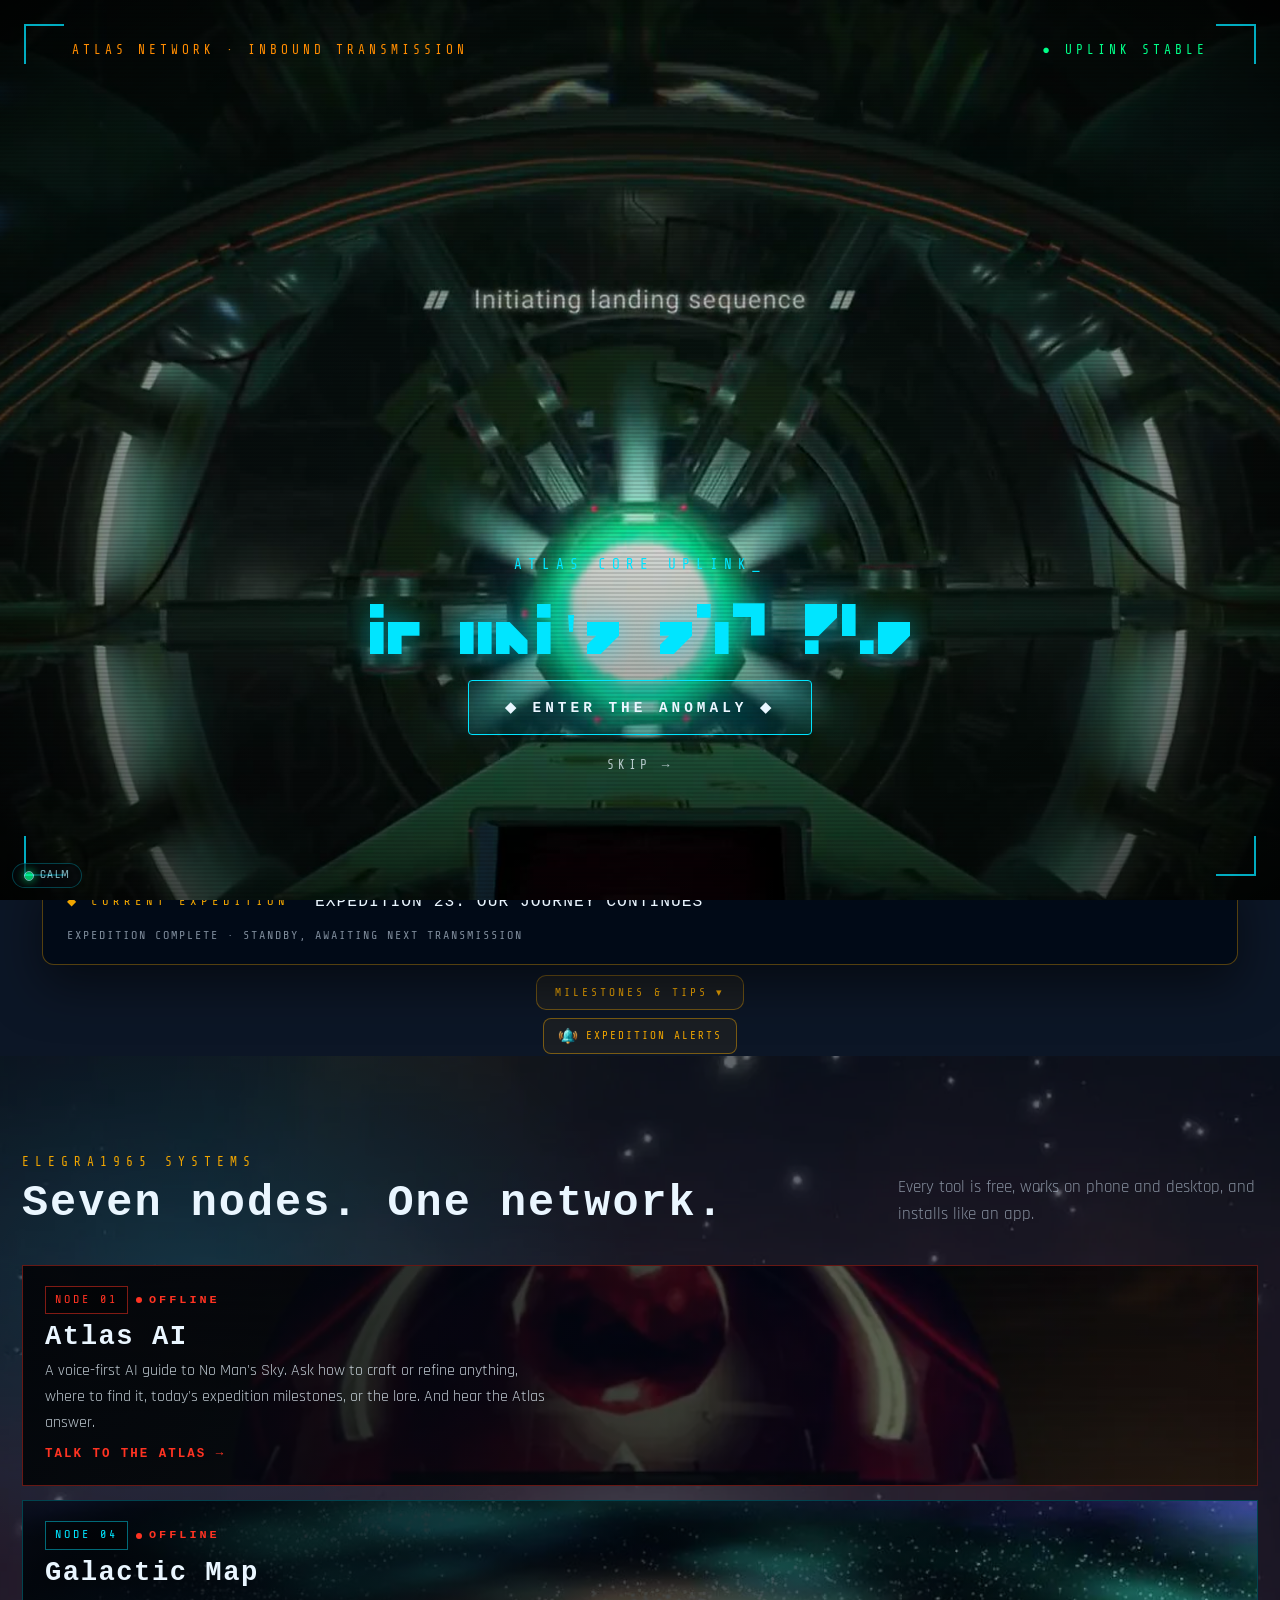
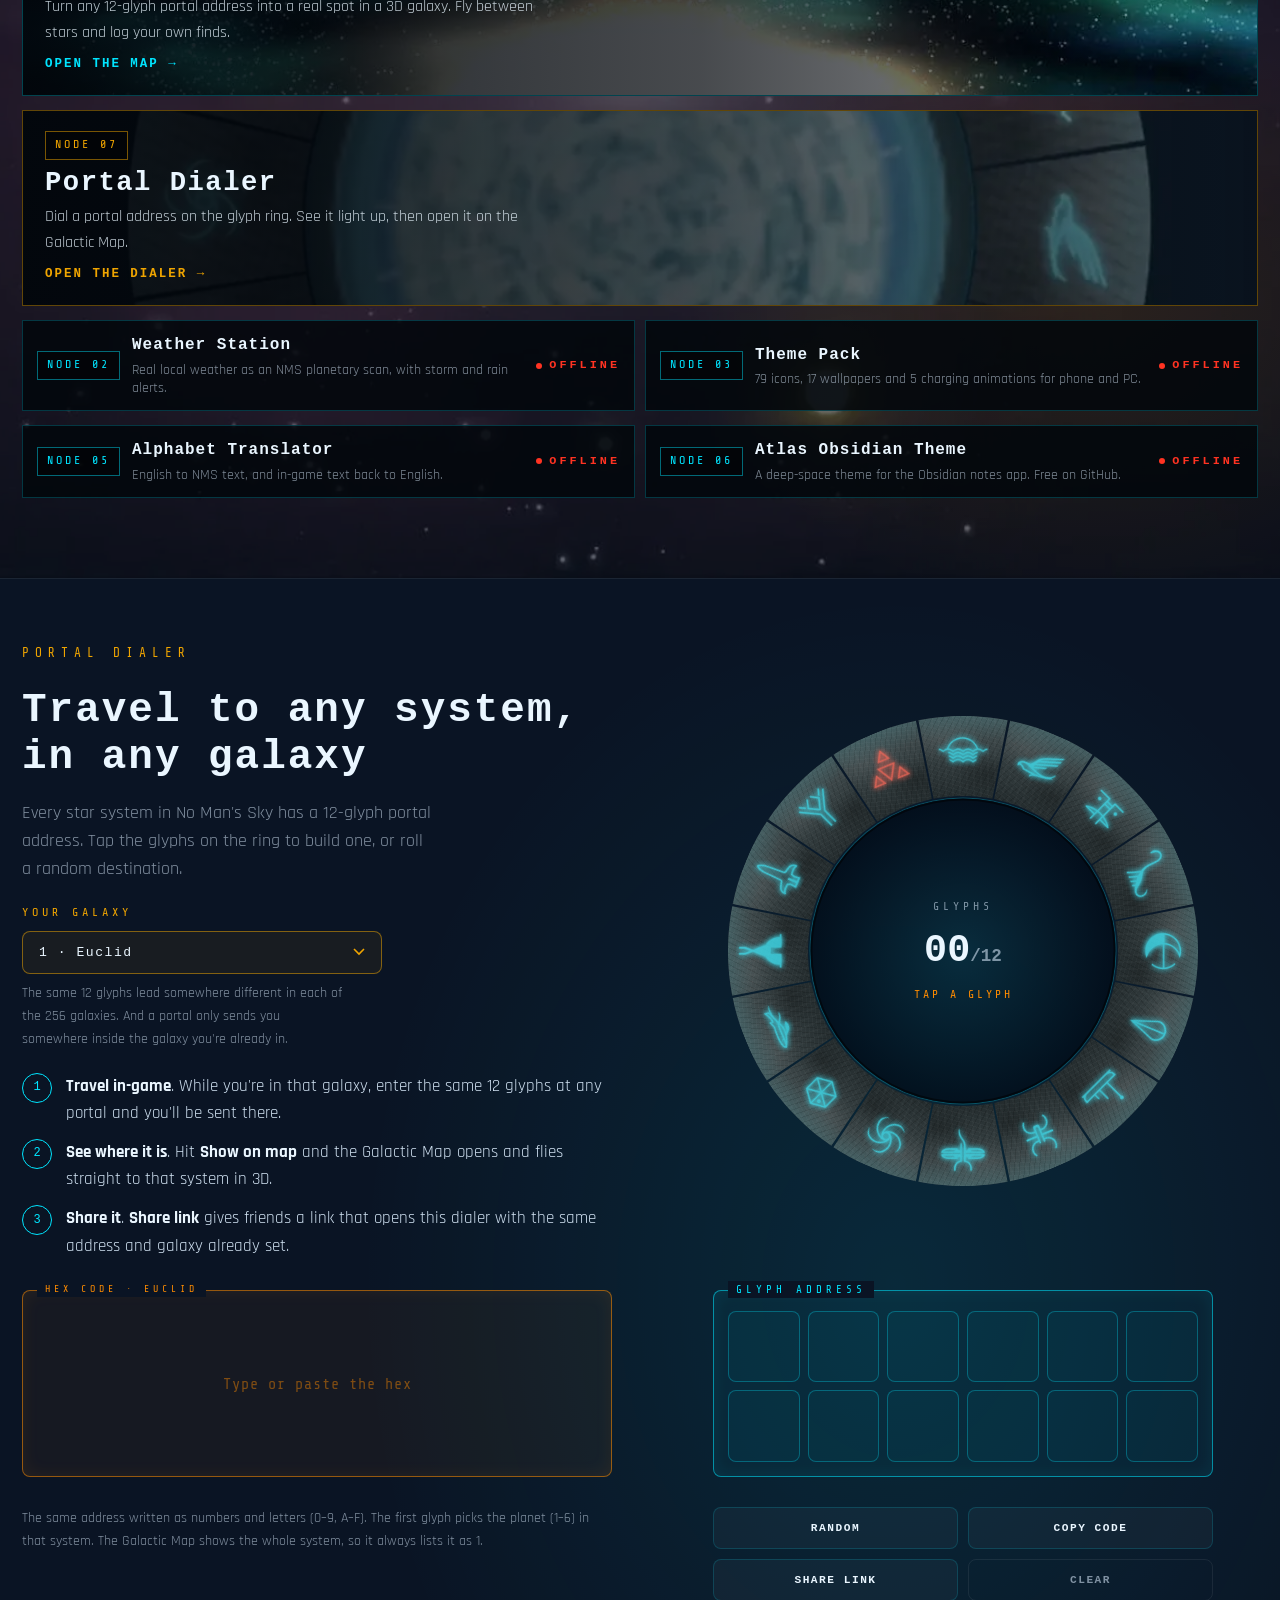
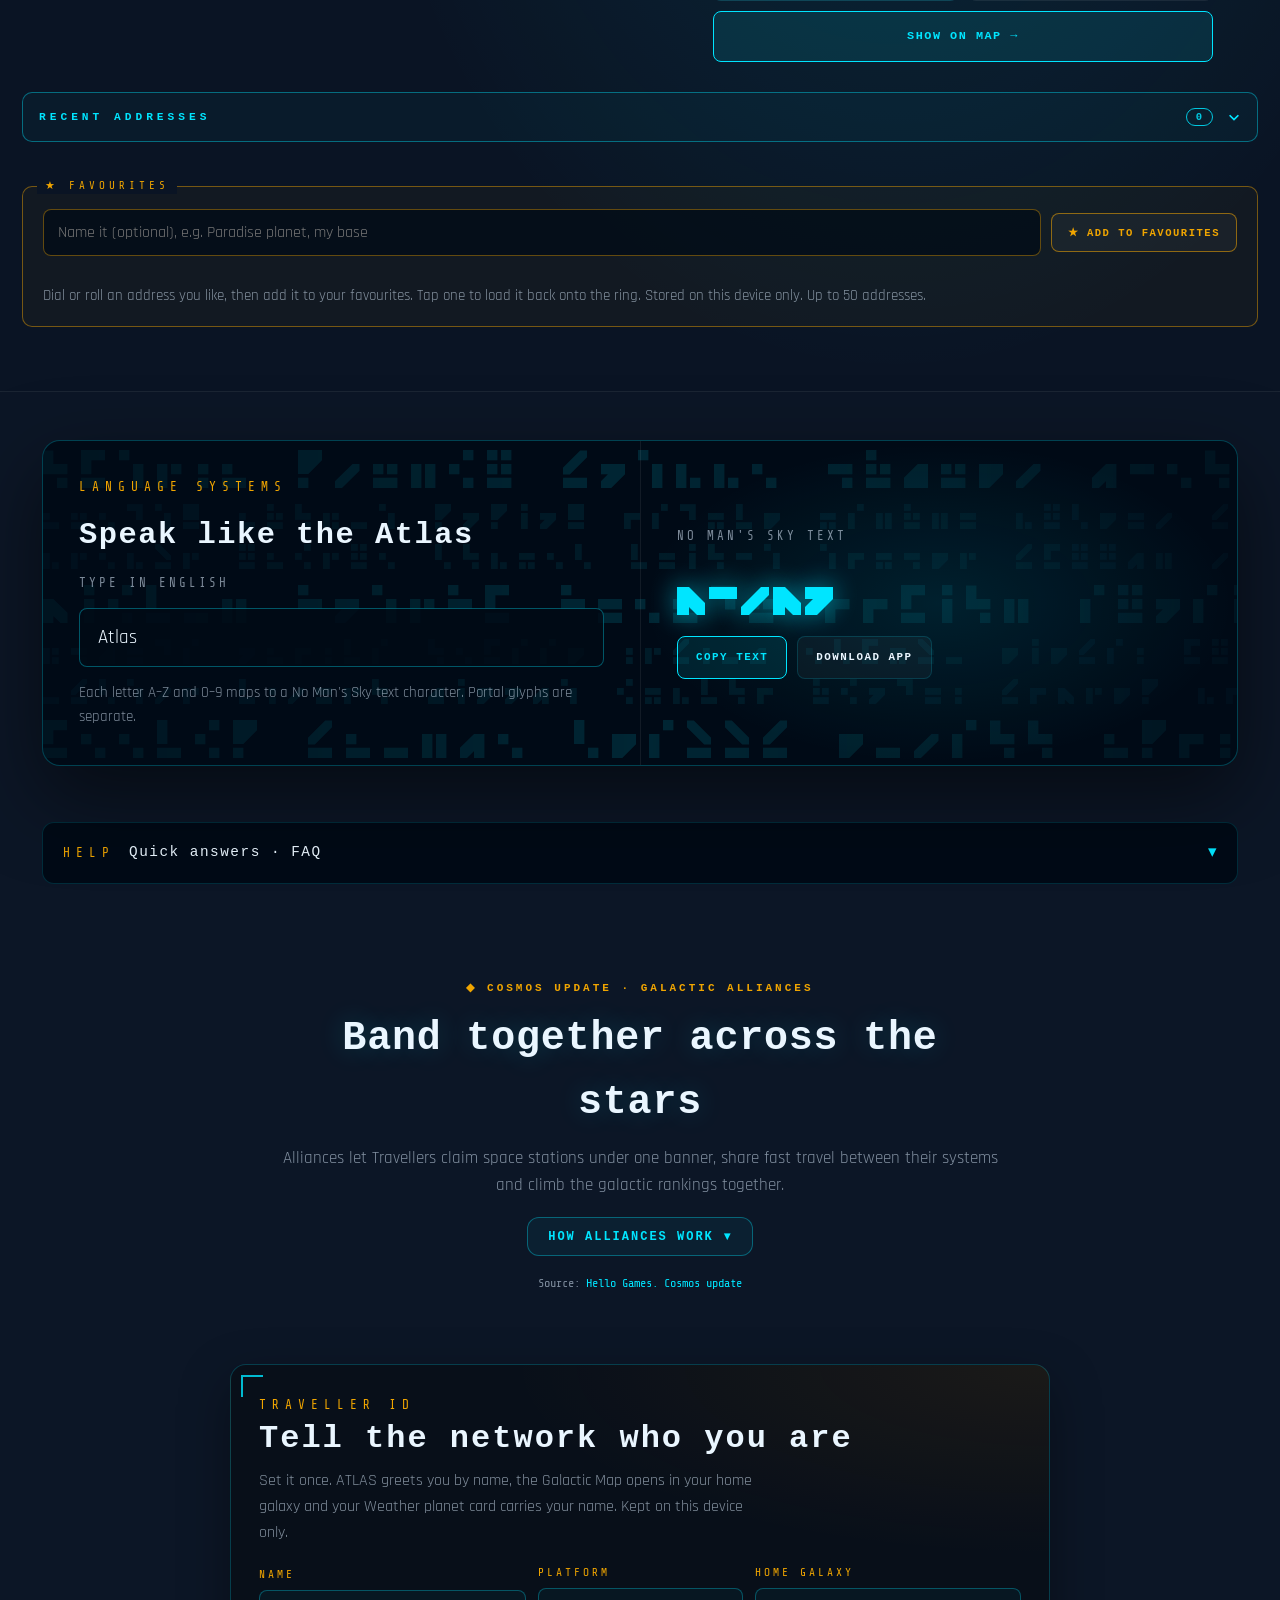
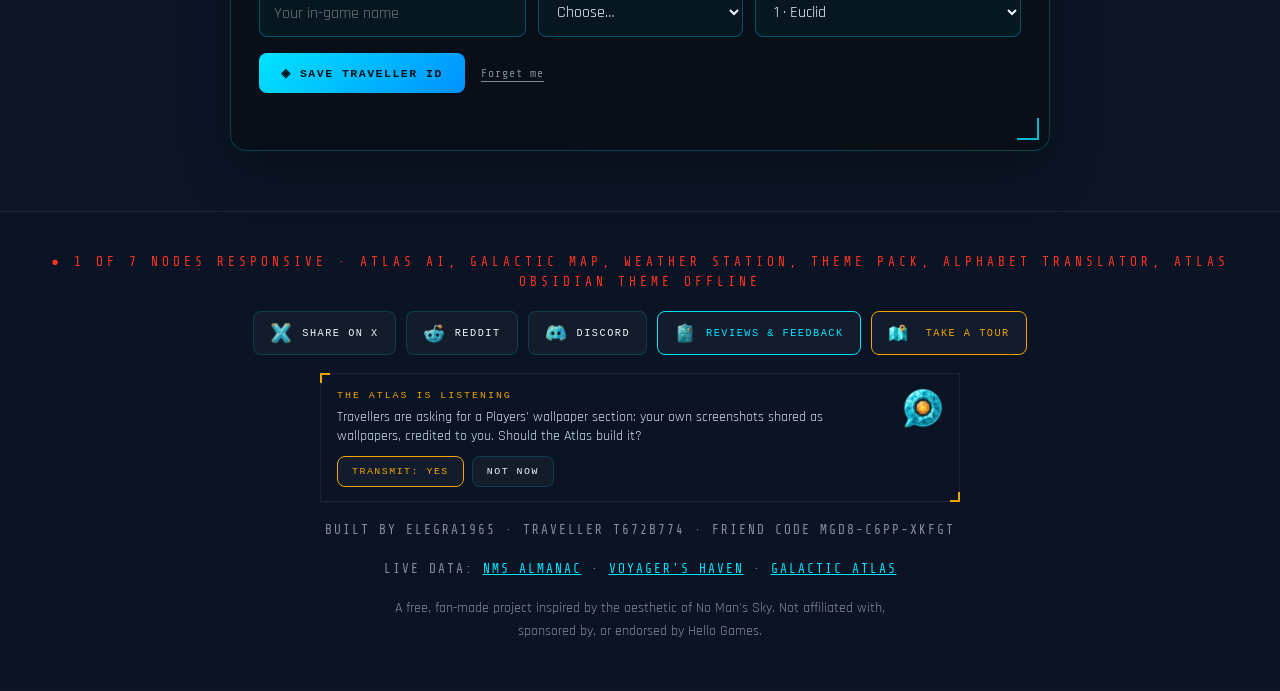
==== commit 7077a00c: "Hub: medal pill keeps the medal inside, crystal review icon on the footer button (quiet) Co-Authored" ====
--- a/index.html
+++ b/index.html
@@ -452,7 +452,7 @@
 @media (max-width:480px){.lang-clock .lc-lbl,.lang-clock .lc-code2{display:none}.lang-clock .lc-code{display:inline}}
 @media (max-width:480px){.dial-btns{grid-template-columns:repeat(2,minmax(0,1fr))}.brand-name{max-width:92px;font-size:.6rem}.topbar{left:22px;right:22px;gap:10px}.clocks{gap:10px}.clock b{font-size:.86rem;letter-spacing:1px}.clock small{font-size:.58rem}.uplink{font-size:.68rem;letter-spacing:3px}.up-gal{display:none}}
 /* 2026-11-16 header fix: EN sits beside the globe so the language and installed-app refresh buttons share one row and the bar never overflows */
-@media (max-width:480px){.clocks{gap:6px}.lang-clock{display:flex;align-items:center;gap:3px;padding:4px 4px;margin:-4px -4px}.clock.lang-clock small{display:block;font-size:.62rem;letter-spacing:1px}.lang-clock b{display:block}#nmsRefresh{padding:4px 4px;margin:-4px -4px;min-width:0}#nmsRefresh img{width:20px;height:20px}.clock b{letter-spacing:0}.brand{gap:8px}.brand .mark{width:34px;height:34px}.brand-name{max-width:74px;font-size:.56rem;letter-spacing:2px}.tb-live{display:none}}
+@media (max-width:480px){.clocks{gap:6px}.lang-clock{display:flex;flex-direction:row-reverse;align-items:center;gap:3px;padding:4px 4px;margin:-4px -4px}.clock.lang-clock small{display:block;font-size:.62rem;letter-spacing:1px}.lang-clock b{display:block}#nmsRefresh{padding:4px 4px;margin:-4px -4px;min-width:0}#nmsRefresh img{width:20px;height:20px}.clock b{letter-spacing:0}.brand{gap:8px}.brand .mark{width:34px;height:34px}.brand-name{max-width:74px;font-size:.56rem;letter-spacing:2px}.tb-live{display:none}}
 @media (prefers-reduced-motion:reduce){
   .brand .mark img,.brand .mark::before{animation:none!important}
   .slide,.glitch::before,.glitch::after,.hero-scan,.hero-scan::before,.scroll-hint,.keyring.done,.drift-l,.drift-r,.portal .rim,.portal.open .spark,.portal.open .wave,#introEnter,.cursor{animation:none!important}
@@ -466,7 +466,7 @@
 <link rel="stylesheet" href="ticker.css?v=20261110b">
 <link rel="stylesheet" href="feedback.css?v=20261104">
 <link rel="stylesheet" href="discoveries.css?v=20261112">
-<link rel="stylesheet" href="trending.css?v=20261112">
+<link rel="stylesheet" href="trending.css?v=20261120">
 <link rel="stylesheet" href="mobile.css?v=20261119">
 </head>
 <body>
@@ -671,7 +671,7 @@
       <button class="btn" type="button" data-share="x"><img class="ci" src="assets/crystal/ci-x.webp?v=20261120" alt="X" width="20" height="20">SHARE ON X</button>
       <button class="btn" type="button" data-share="reddit"><img class="ci" src="assets/crystal/ci-reddit.webp?v=20261120" alt="Reddit" width="20" height="20">REDDIT</button>
       <button class="btn" type="button" data-share="discord"><img class="ci" src="assets/crystal/ci-discord.webp?v=20261120" alt="Discord" width="20" height="20">DISCORD</button>
-      <button class="btn btn-fb" type="button" id="fbOpen" aria-haspopup="dialog" title="Send a review, report a bug or ask for something new"><span class="fb-l">★ REVIEWS &amp; FEEDBACK</span><span class="fb-s">★ REVIEWS</span></button>
+      <button class="btn btn-fb" type="button" id="fbOpen" aria-haspopup="dialog" title="Send a review, report a bug or ask for something new"><img class="ci" src="assets/fb-ico-review.webp?v=20261120" srcset="assets/fb-ico-review@2x.webp?v=20261120 2x" alt="Review" width="20" height="20"><span class="fb-l">REVIEWS &amp; FEEDBACK</span><span class="fb-s">REVIEWS</span></button>
       <button class="btn btn-tour" type="button" id="tourOpen" aria-haspopup="dialog" title="Take a quick tour of the Hub">TAKE A TOUR</button>
     </div>
     <div class="atlas-poll" id="atlasPoll" role="group" aria-labelledby="apK">
--- a/trending.css
+++ b/trending.css
@@ -51,7 +51,8 @@
 .tr-more-btn:hover,.tr-more-btn:focus-visible{background:rgba(0,229,255,.12);border-color:var(--cyan);outline:none}
 .tr-more-btn[hidden]{display:none}
 
-.tr-badge .nmsm-mini,.tr-last .nmsm-mini{width:20px;height:20px;flex-basis:20px;margin-right:3px}.tr-badge .nmsm-svg,.tr-last .nmsm-svg{width:20px;height:20px}
+.tr-badge .nmsm-mini,.tr-last .nmsm-mini{width:20px;height:20px;flex-basis:20px;margin-right:3px}.tr-badge .nmsm-svg,.tr-last .nmsm-svg{width:20px;height:20px;overflow:hidden}
+.tr-badge{display:inline-flex;align-items:center;gap:5px;line-height:1;padding:5px 10px 5px 5px}
 
 .tr-tabs{display:none}
 @media (max-width:760px){
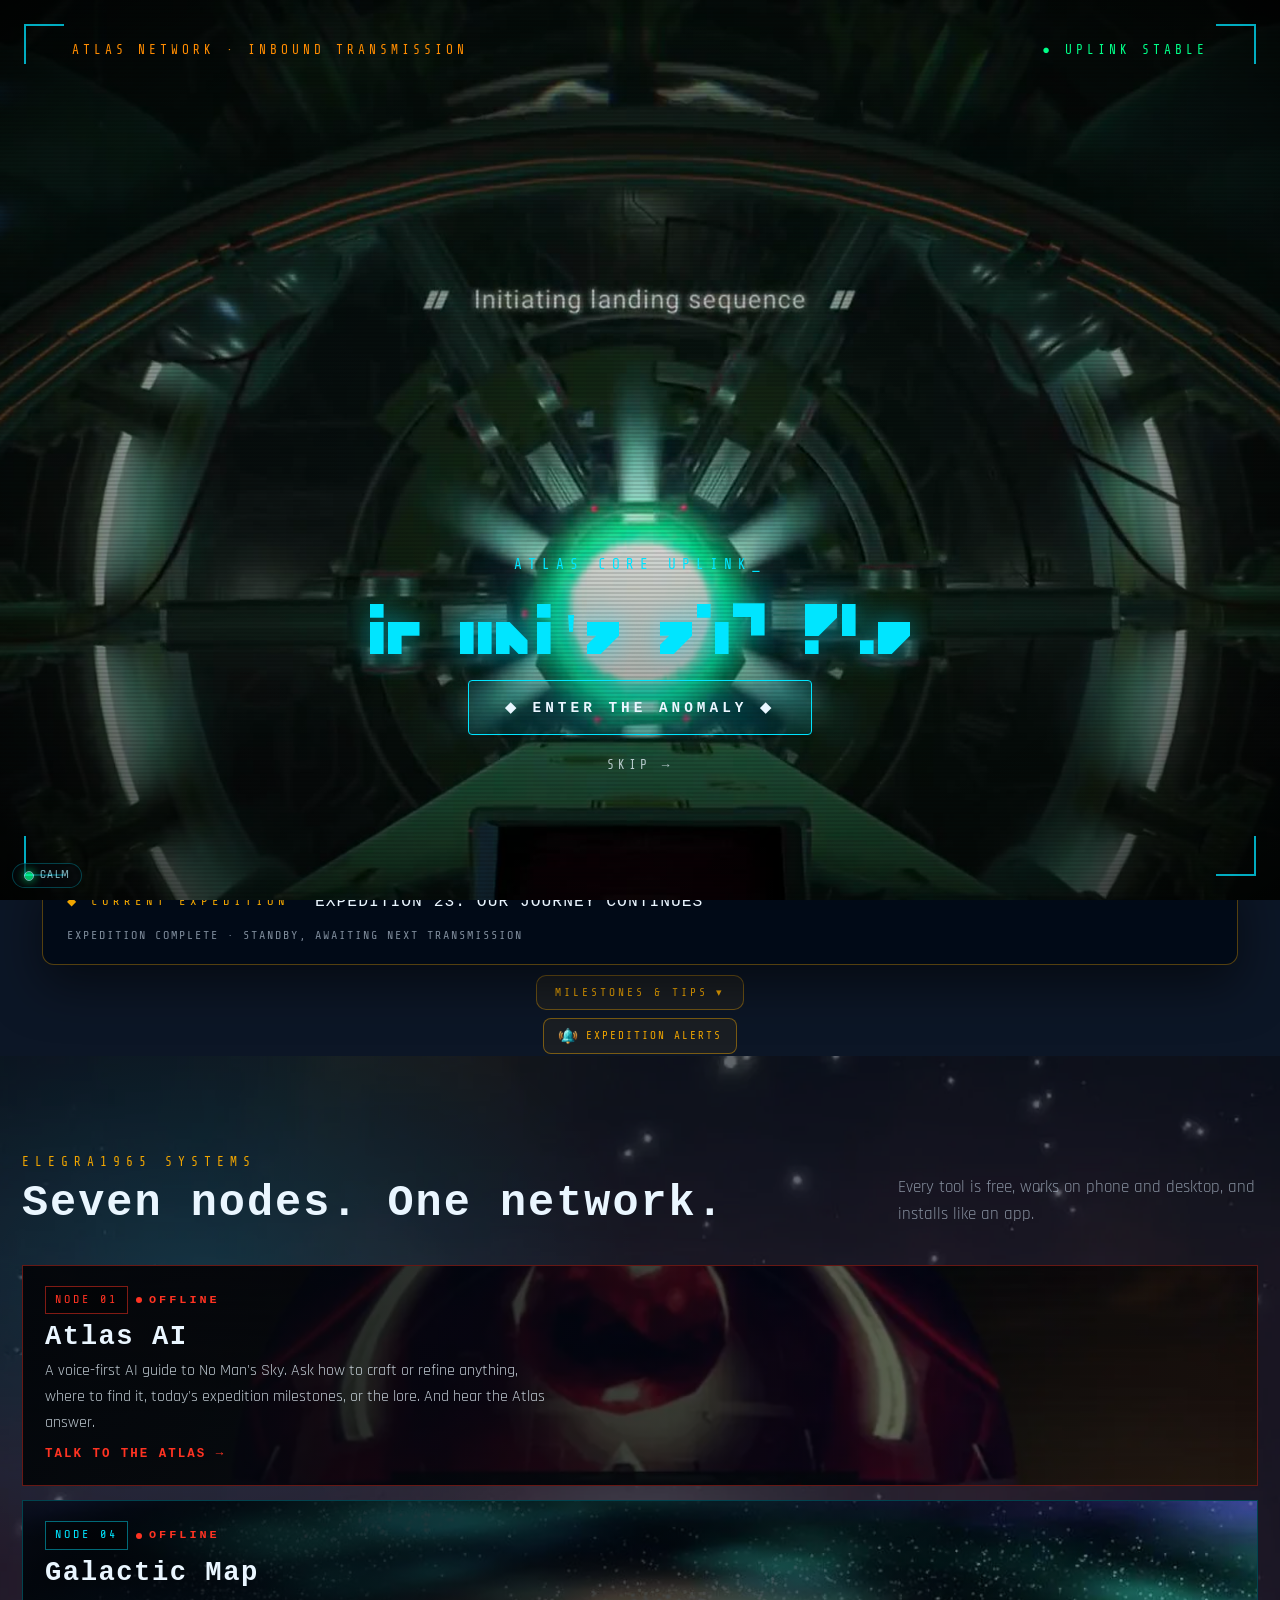
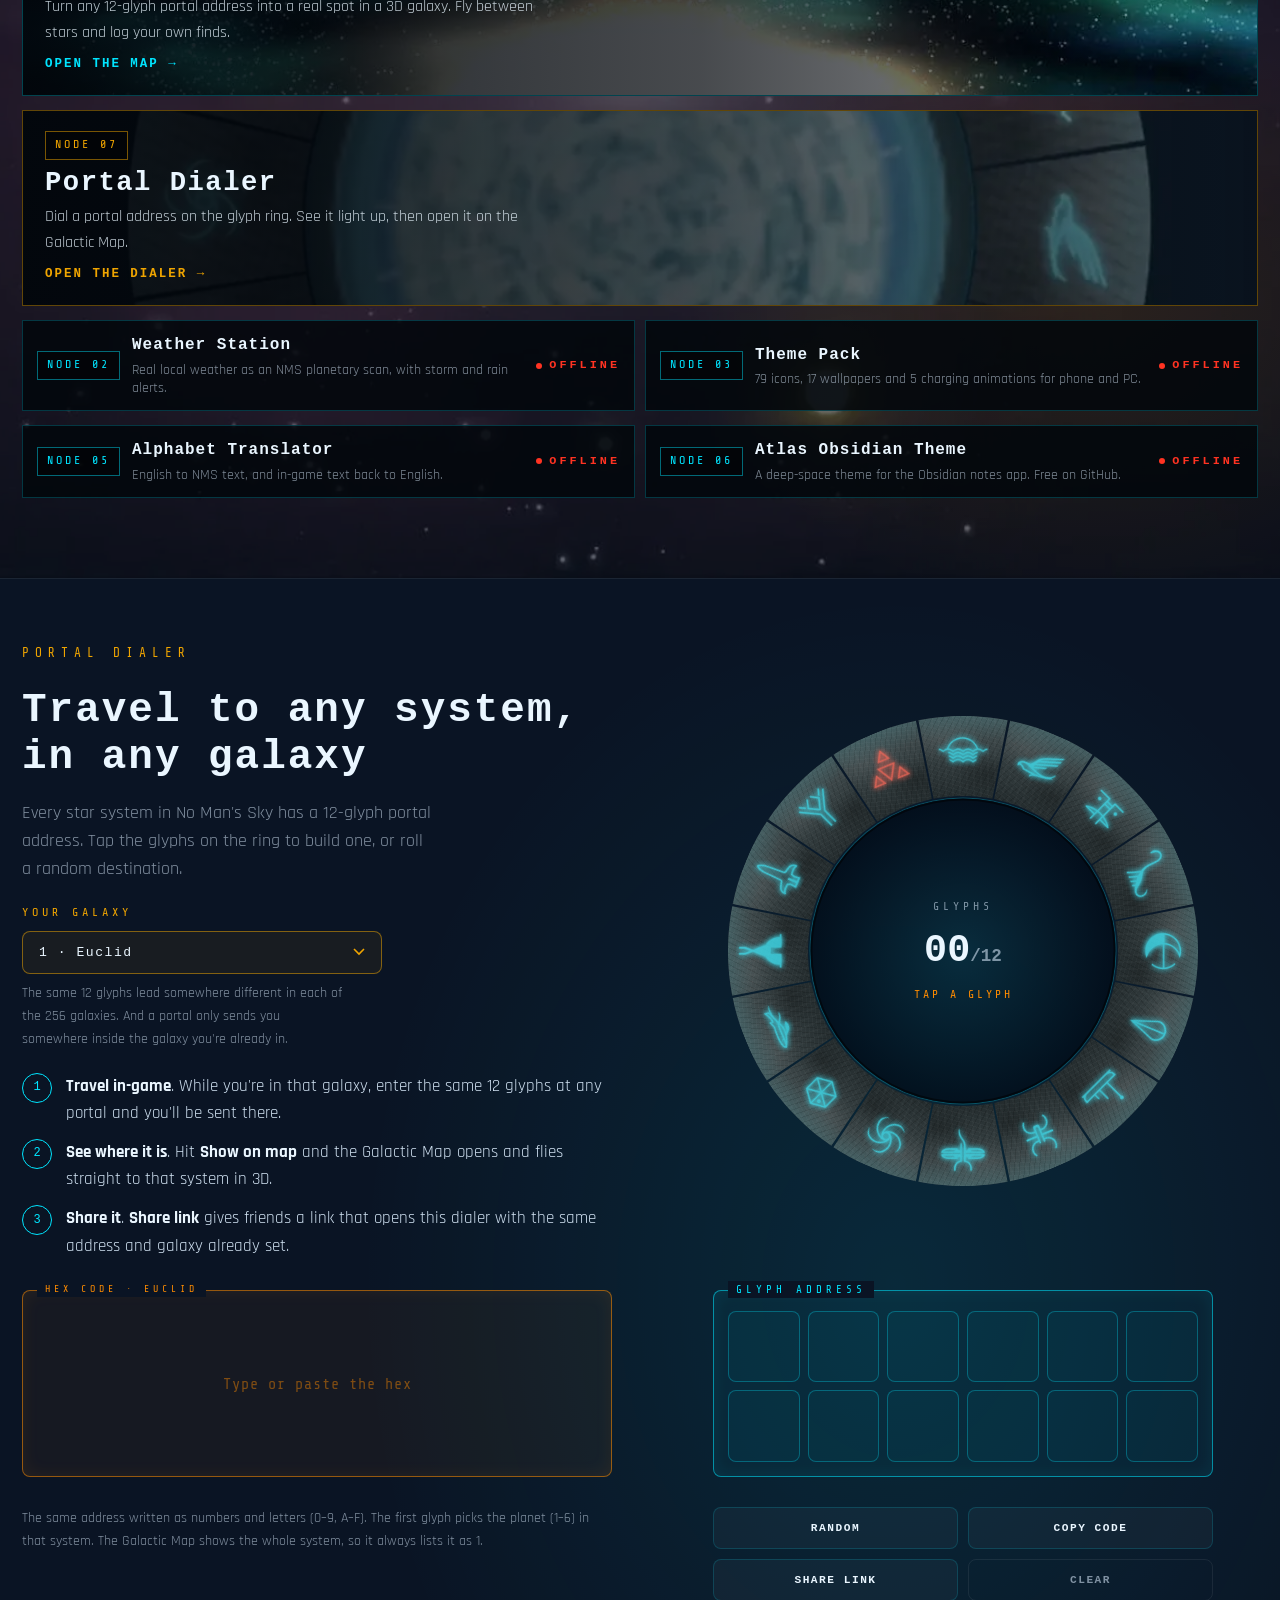
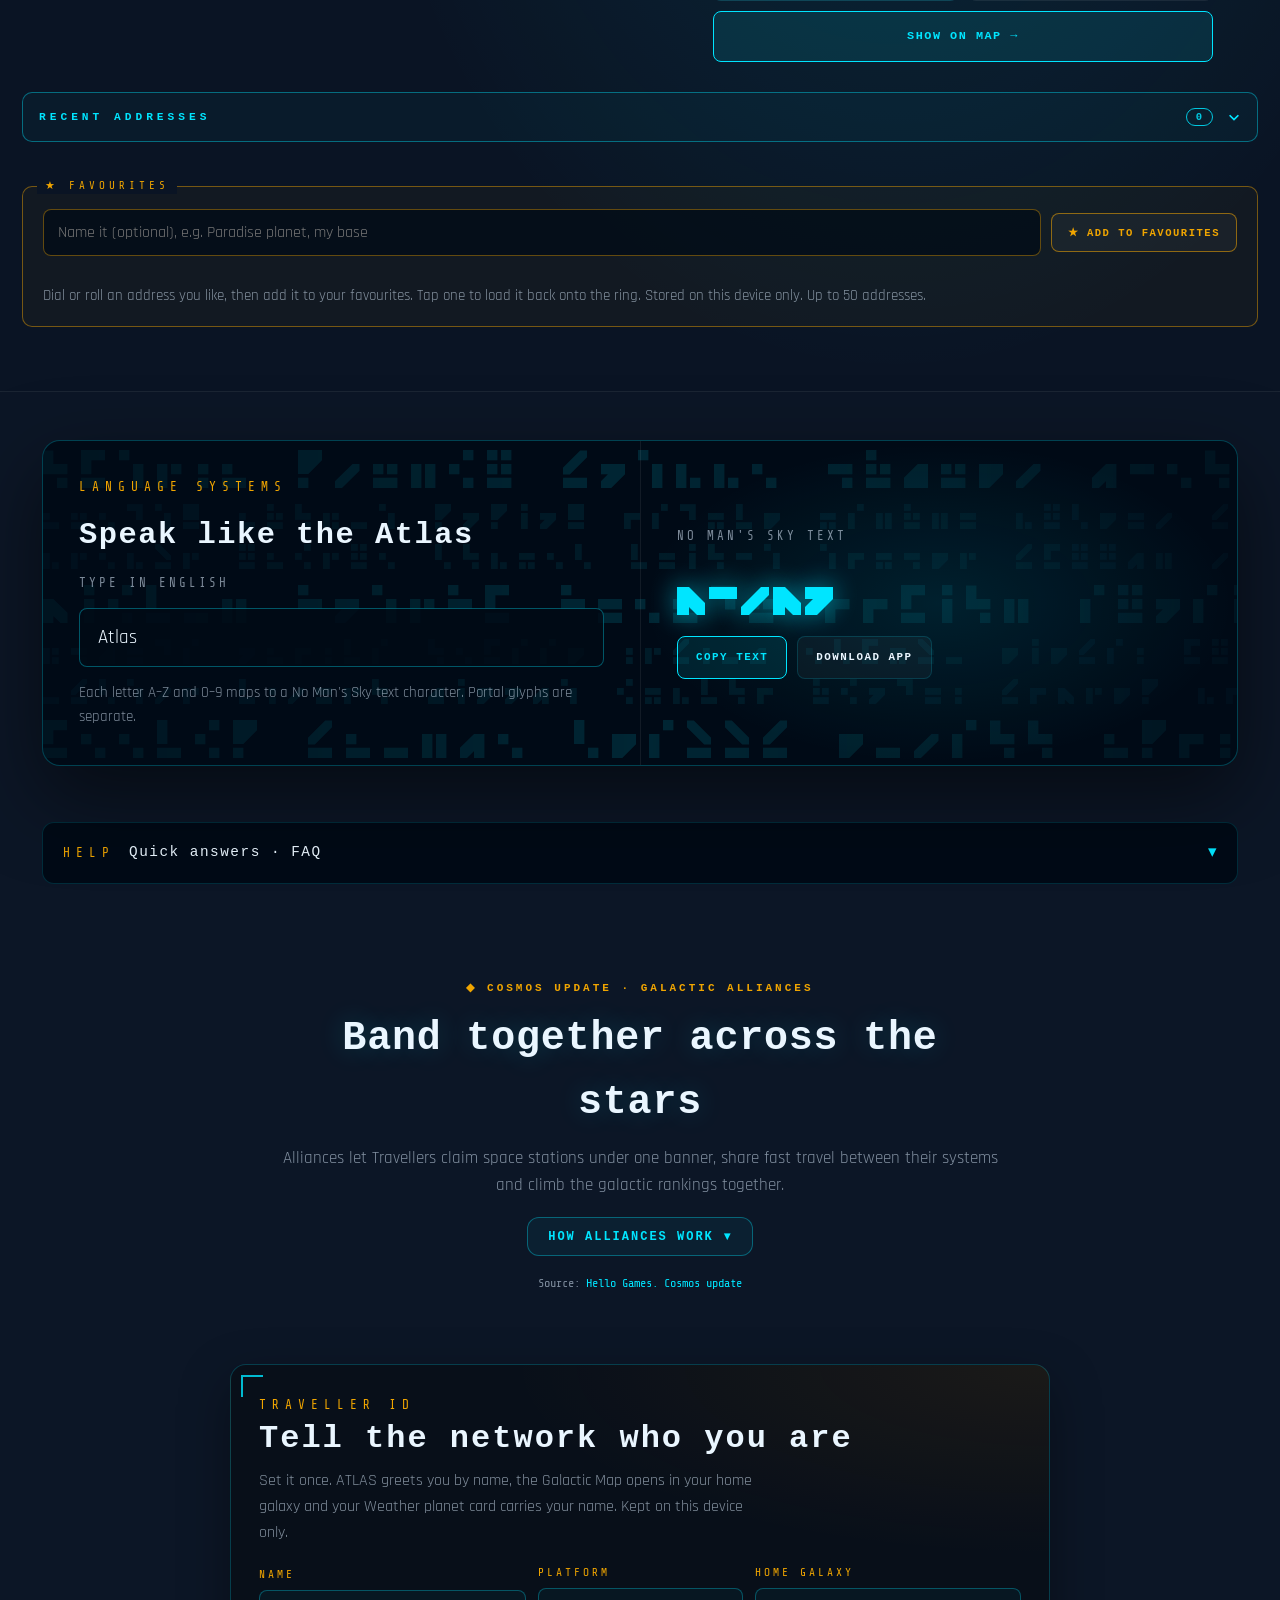
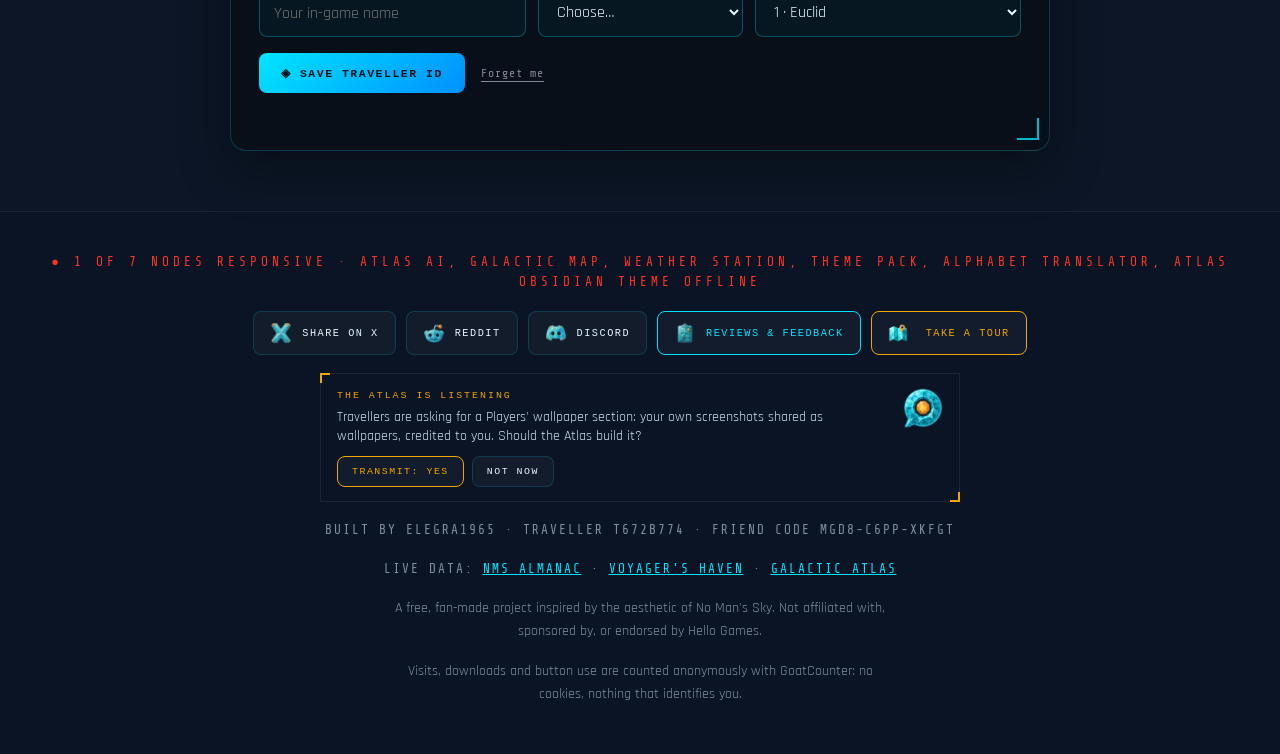
==== commit e248a852: "Hub: privacy line for anonymous visit, download and button counts, 7 language packs (quiet, no sw bu" ====
--- a/index.html
+++ b/index.html
@@ -8,6 +8,7 @@
 <script src="/calm.js?v=3"></script>
 <script src="/lang.js?v=7"></script>
 <script src="/nms-update.js?v=5" defer></script>
+<script src="/nms-events.js?v=20261123" defer></script>
 <meta name="robots" content="max-image-preview:large">
 <meta name="description" content="Seven free No Man's Sky tools in one place: voice AI guide, 3D galactic map, portal dialer, glyph translator, weather, theme pack and Obsidian theme.">
 <link rel="canonical" href="https://nomansskyhub.app/">
@@ -466,8 +467,8 @@
 <link rel="stylesheet" href="ticker.css?v=20261110b">
 <link rel="stylesheet" href="feedback.css?v=20261104">
 <link rel="stylesheet" href="discoveries.css?v=20261112">
-<link rel="stylesheet" href="trending.css?v=20261120">
-<link rel="stylesheet" href="mobile.css?v=20261119">
+<link rel="stylesheet" href="trending.css?v=20261120b">
+<link rel="stylesheet" href="mobile.css?v=20261121">
 </head>
 <body>
 
@@ -686,6 +687,7 @@
     <div class="mono" style="font-size:.8rem;letter-spacing:2px;color:var(--text-dim)" translate="no">BUILT BY ELEGRA1965 · TRAVELLER T672B774 · FRIEND CODE MGD8-C6PP-XKFGT</div>
     <div class="mono" style="font-size:.8rem;letter-spacing:2px;color:var(--text-dim)"><span>LIVE DATA:</span> <span translate="no"><a href="https://nmsalmanac.com" target="_blank" rel="noopener" style="color:var(--cyan)">NMS ALMANAC</a> · <a href="https://havenmap.online" target="_blank" rel="noopener" style="color:var(--cyan)">VOYAGER'S HAVEN</a> · <a href="https://galacticatlas.nomanssky.com" target="_blank" rel="noopener" style="color:var(--cyan)">GALACTIC ATLAS</a></span></div>
     <p>A free, fan-made project inspired by the aesthetic of No Man's Sky. Not affiliated with, sponsored by, or endorsed by Hello Games.</p>
+    <p>Visits, downloads and button use are counted anonymously with GoatCounter: no cookies, nothing that identifies you.</p>
   </div>
 </footer>
 
--- a/trending.css
+++ b/trending.css
@@ -51,7 +51,7 @@
 .tr-more-btn:hover,.tr-more-btn:focus-visible{background:rgba(0,229,255,.12);border-color:var(--cyan);outline:none}
 .tr-more-btn[hidden]{display:none}
 
-.tr-badge .nmsm-mini,.tr-last .nmsm-mini{width:20px;height:20px;flex-basis:20px;margin-right:3px}.tr-badge .nmsm-svg,.tr-last .nmsm-svg{width:20px;height:20px;overflow:hidden}
+.tr-badge .nmsm-mini,.tr-last .nmsm-mini{width:20px;height:20px;flex-basis:20px;margin-right:3px}.tr-badge .nmsm-mini .nmsm-svg,.tr-last .nmsm-mini .nmsm-svg{width:20px;height:20px;overflow:hidden}
 .tr-badge{display:inline-flex;align-items:center;gap:5px;line-height:1;padding:5px 10px 5px 5px}
 
 .tr-tabs{display:none}
--- a/mobile.css
+++ b/mobile.css
@@ -24,7 +24,14 @@
   .grid-nodes::-webkit-scrollbar{display:none}
   .grid-nodes>.card,.grid-nodes>.card.wide,.grid-nodes>.card.tall,.grid-nodes>.card.full{flex:0 0 84%;height:360px;scroll-snap-align:center}
   .grid-nodes>.nrow,.grid-nodes>.nlist{flex:0 0 84%;min-height:0;scroll-snap-align:center}
-  .grid-nodes>.nrow{min-height:290px}
+  .grid-nodes>.nrow{min-height:290px;display:flex;flex-direction:column;justify-content:flex-end}
+  /* 2026-11-21 (Tony): text and ONLINE sit at the bottom of every tile, same as the Weather tile */
+  .grid-nodes>.nrow .shade{background:linear-gradient(180deg,rgba(2,6,11,.08) 0%,rgba(2,6,11,.5) 42%,rgba(2,6,11,.9) 100%)}
+  .grid-nodes>.nrow .body{width:100%;max-width:none;padding:18px;gap:8px}
+  .grid-nodes>.nrow .tags{display:contents}
+  .grid-nodes>.nrow .tag{order:0;align-self:flex-start}
+  .grid-nodes>.nrow .name{order:1}.grid-nodes>.nrow .desc{order:2}.grid-nodes>.nrow .go{order:3}
+  .grid-nodes>.nrow .live{order:4}
   .grid-nodes>.nlist{flex-direction:column;align-items:flex-start;justify-content:flex-end;gap:10px;padding:18px;min-height:290px}
   .grid-nodes>.nlist{position:relative;overflow:hidden;background:#02060b}
   .grid-nodes>.nlist .img{display:block;position:absolute;inset:0;background-size:cover;background-position:center;filter:saturate(.95) brightness(.92)}
